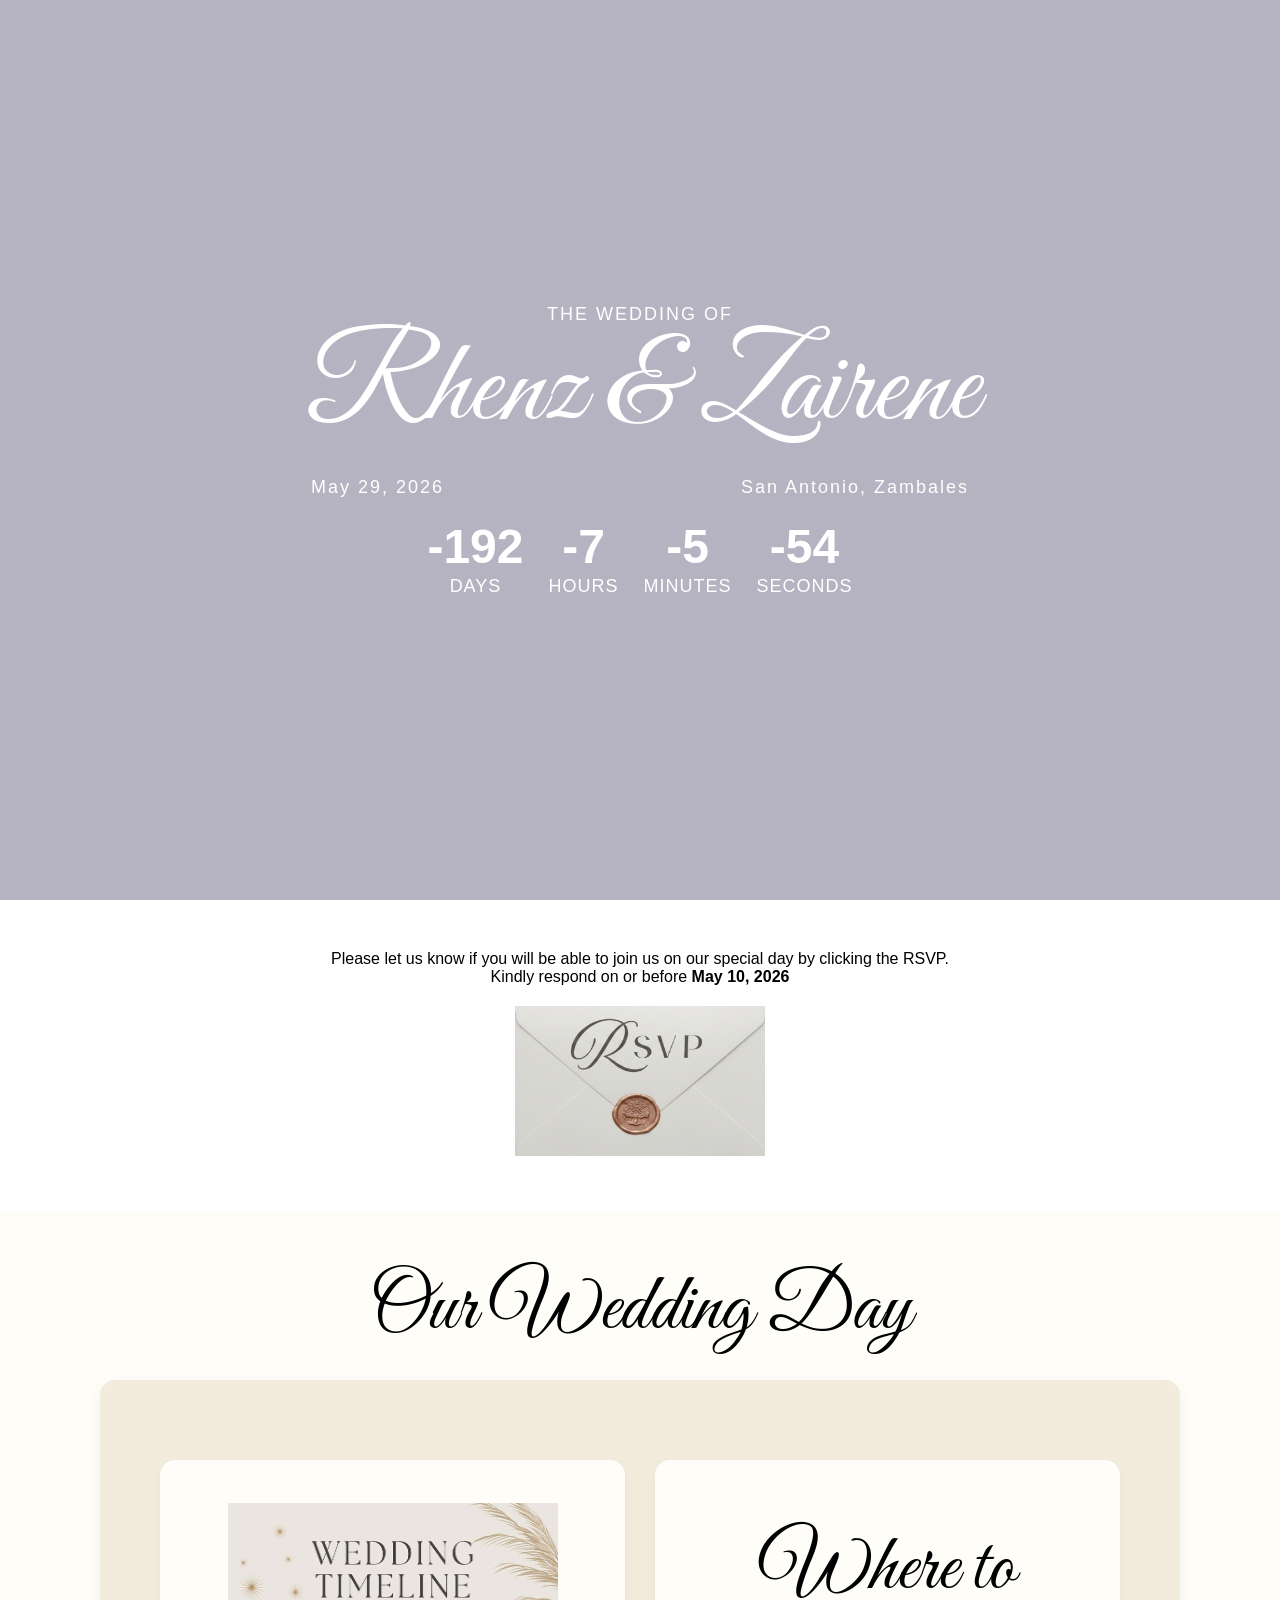
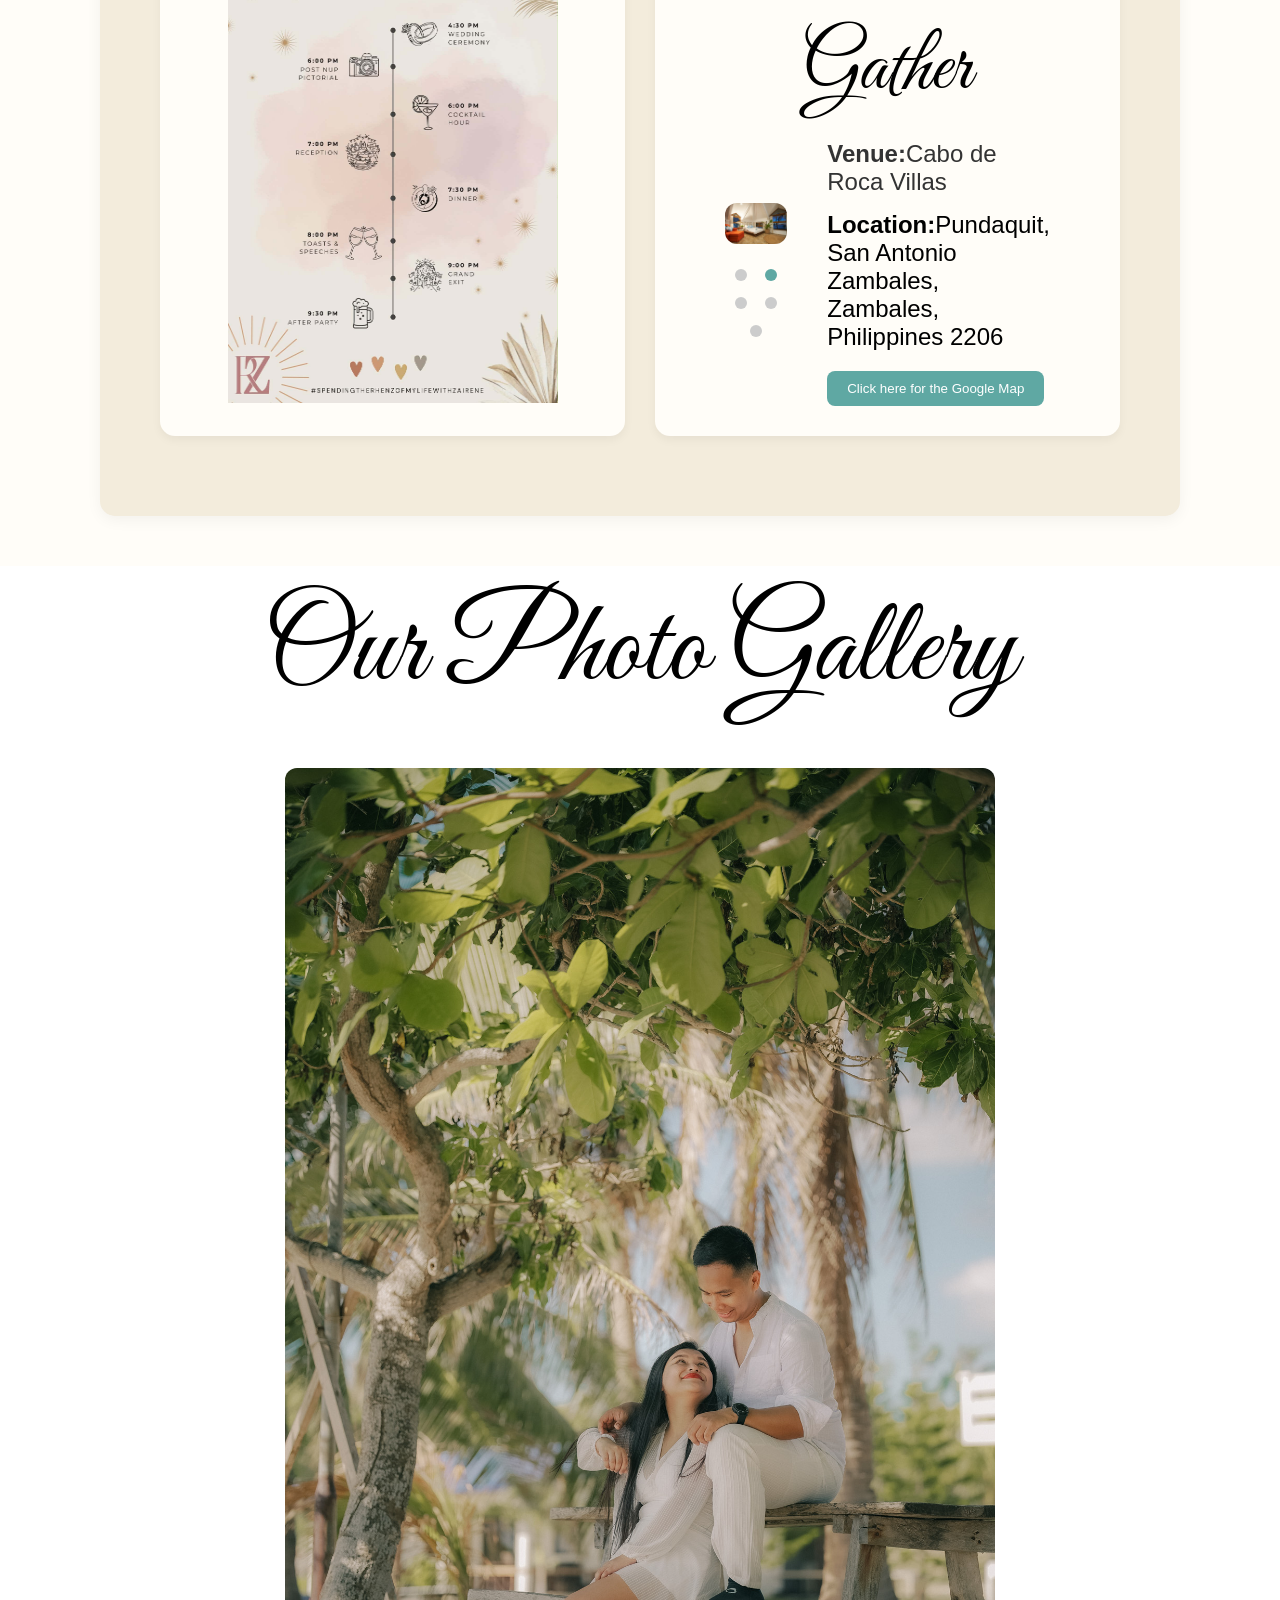
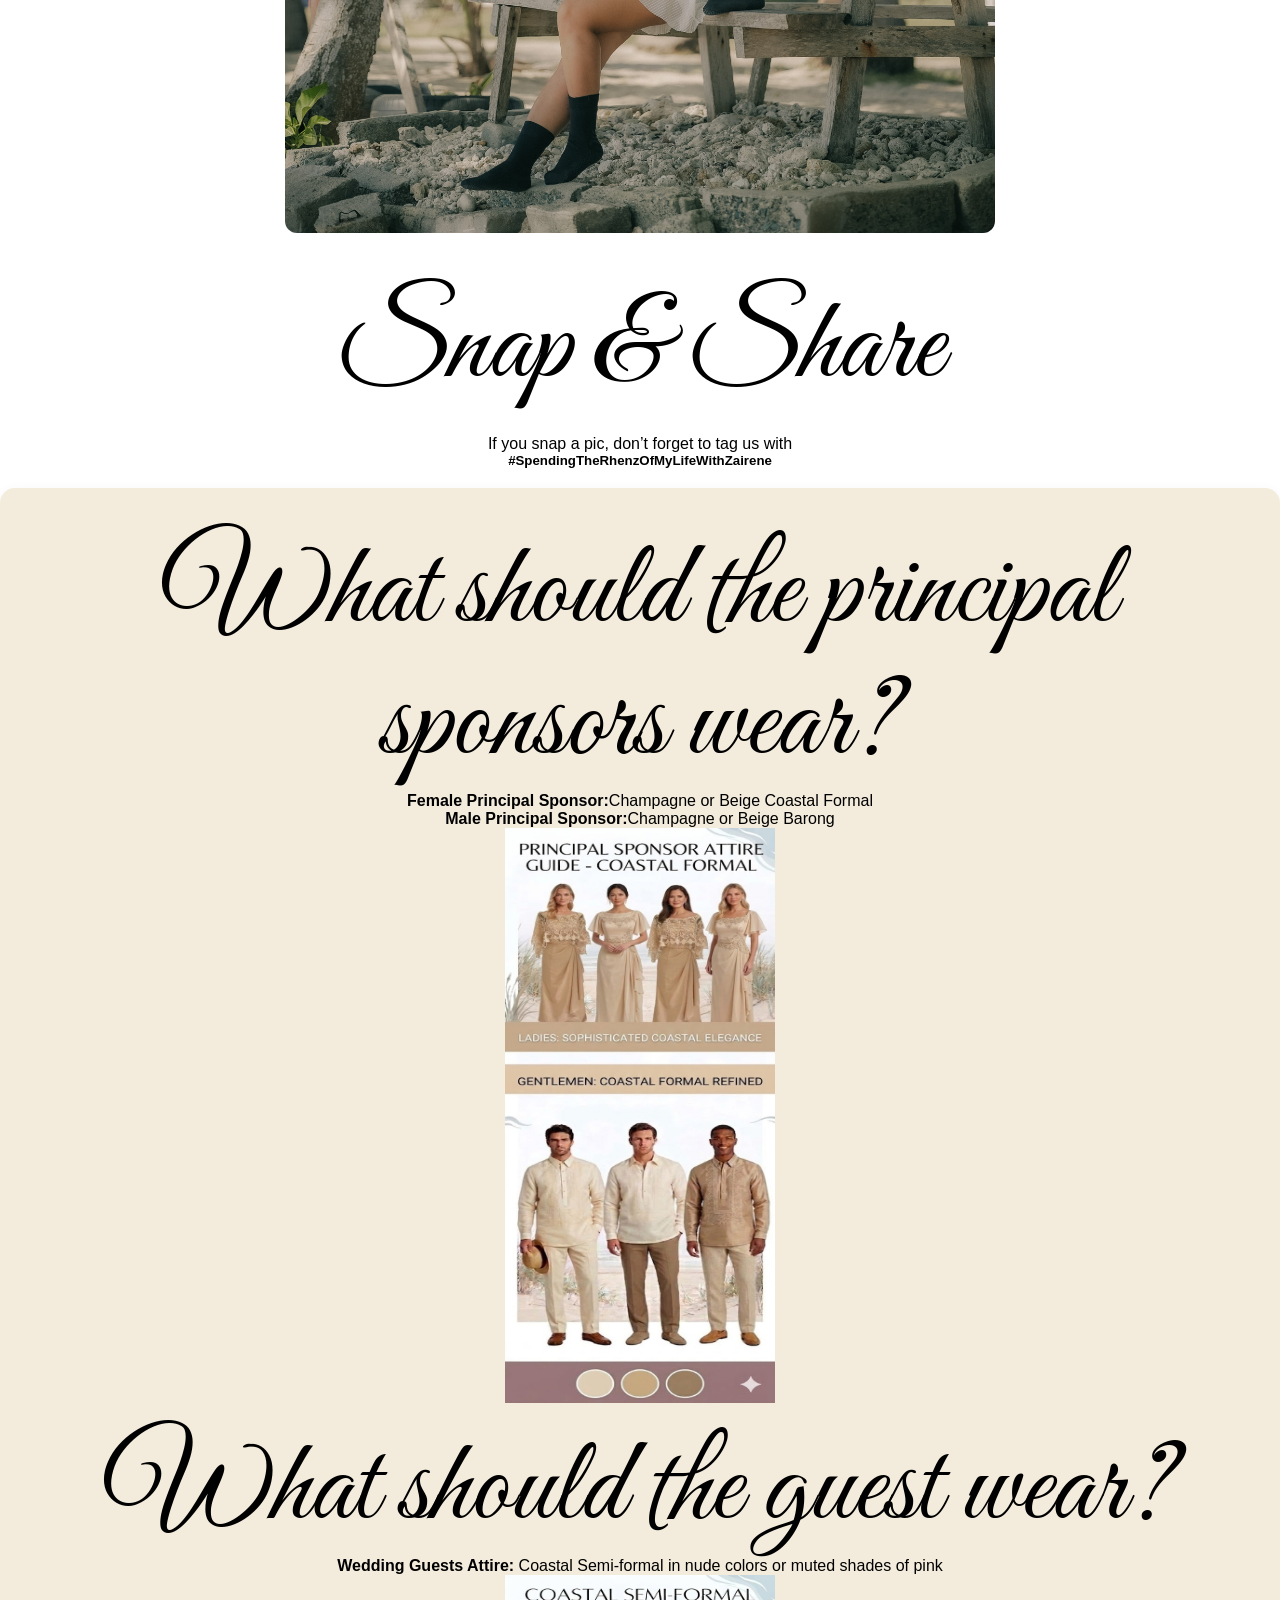
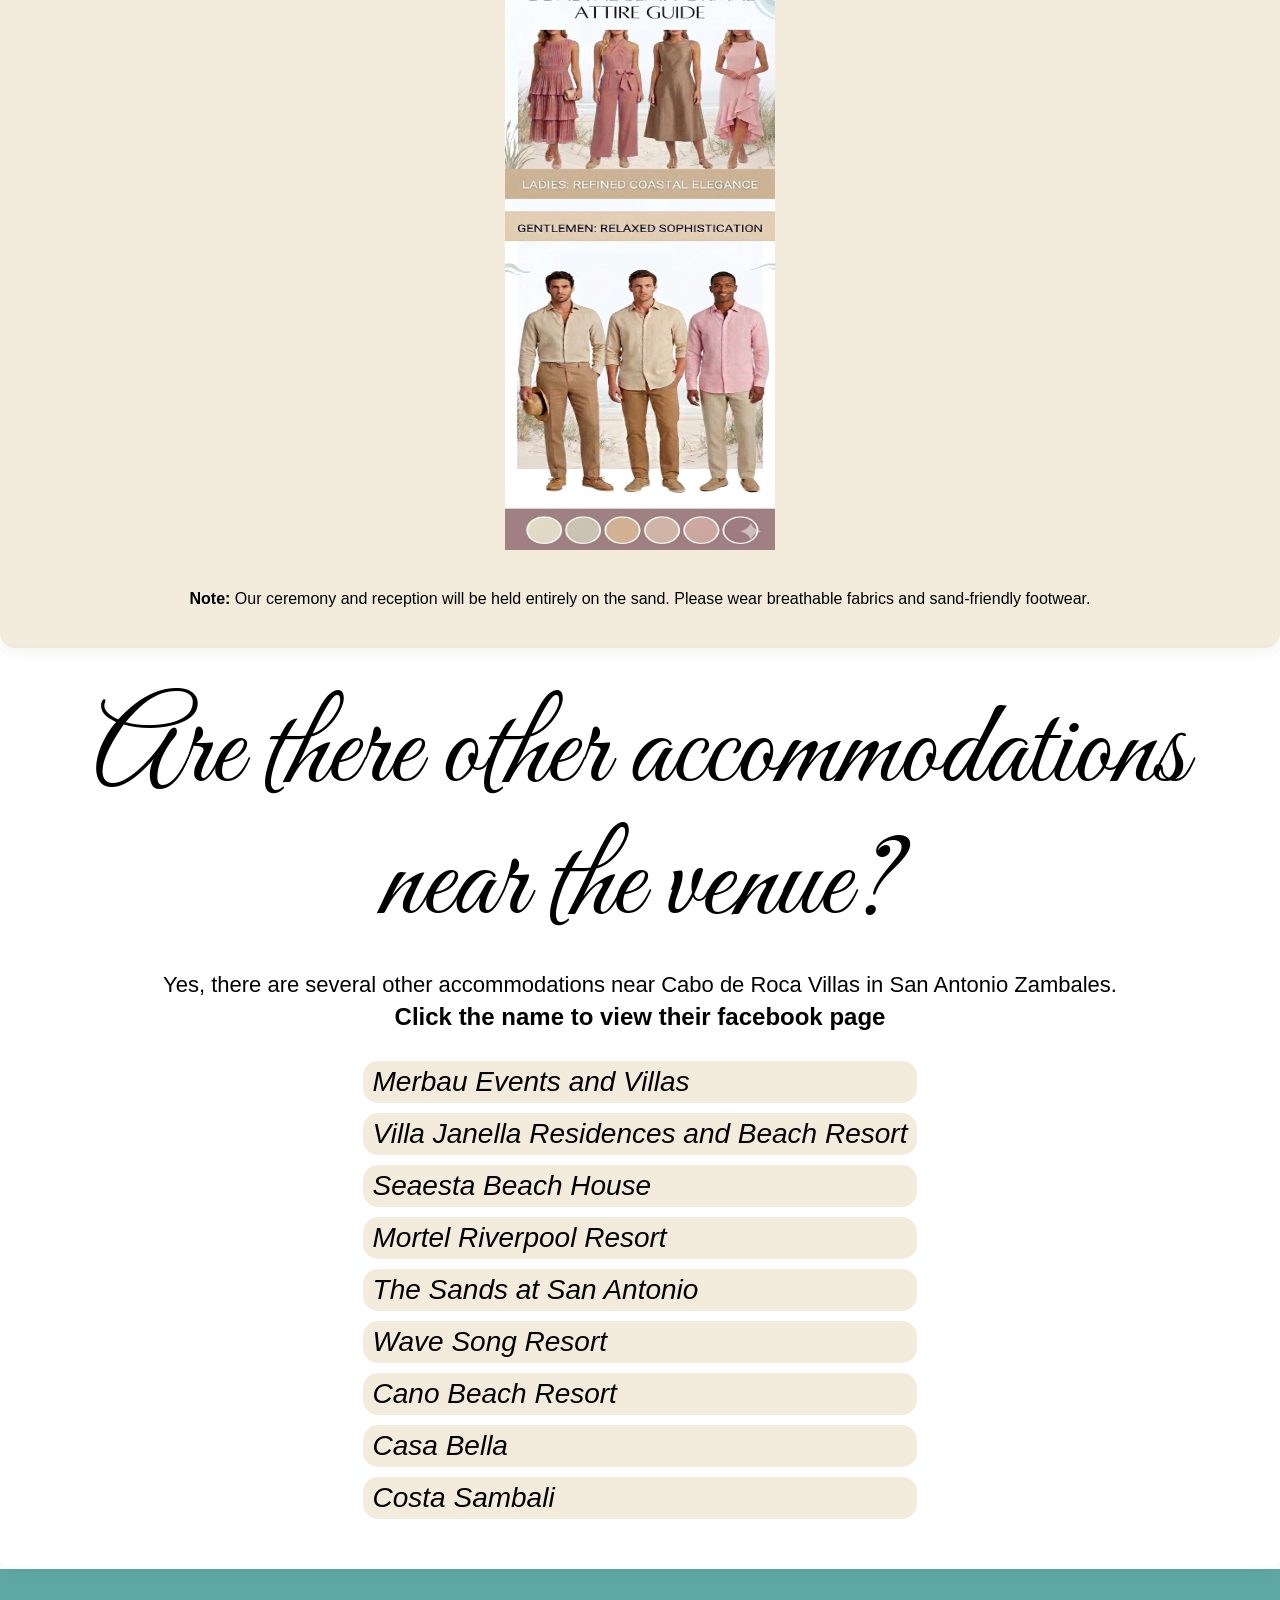
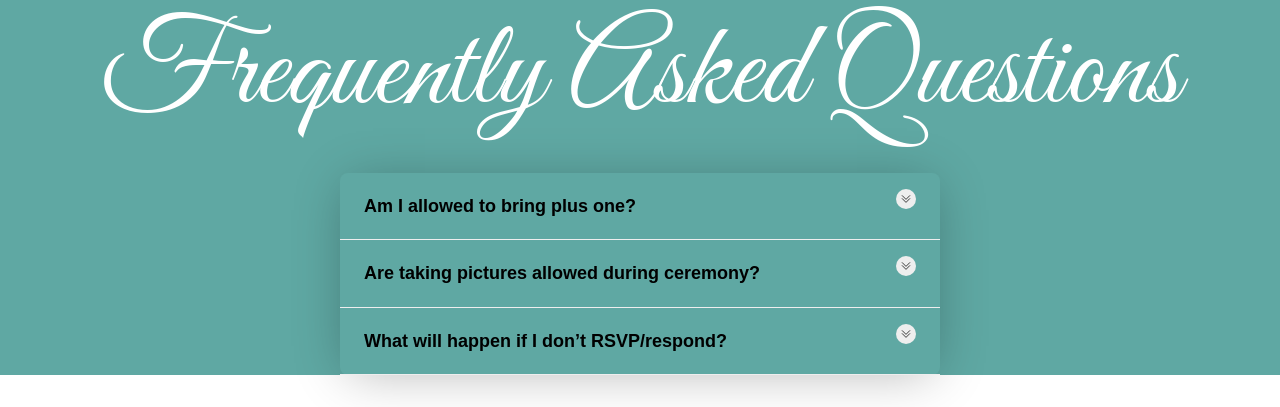
==== index.html @ 101c6664 "Updated Snap&Picture and Timeline Sections" ====
<!DOCTYPE html>
<html lang="en">
<head>
    <meta charset="UTF-8">
    <meta name="viewport" content="width=device-width, initial-scale=1.0">
    <meta property="og:title" content="Rhenz & Zairene Wedding" />
    <meta property="og:description" content="Join us in celebrating our love and commitment." />
    <meta property="og:image" content="https://wedding-website-one-tau.vercel.app/images/Thumbnail.jpg" />
    <meta property="og:image:width" content="960" />
    <meta property="og:image:height" content="960" />
    <meta property="og:url" content="https://wedding-website-one-tau.vercel.app/images/Thumbnail.jpg" />
    <meta property="og:site_name" content="Rhenz & Zairene Wedding" />
    <meta name="twitter:card" content="summary_large_image" />
    <meta property="og:type" content="website" />
    <meta property="fb:app_id" content="966242223397117" />
    <title>Rhenz & Zairene Wedding</title>
    <link rel="stylesheet" href="styles.css">
</head>
<body>
    <div class="hero">
            <video class="back-video"
             autoplay
             muted
             playsinline 
             loop
             preload="auto"
             class="back-video">
                <source src="videos/6672_Beach_Sea_1920x1080.mp4" type="video/mp4">
            </video>
        <div class="content">
            <p>THE WEDDING OF</p>
            <h1>Rhenz & Zairene</h1>
        <div class="content-footer">
          <div class="content-footer-left">
          <p>May 29, 2026</p>
          </div>

          <div class="content-footer-right">
          <p>San Antonio, Zambales</p>
          </div>

        </div>
        <div class="count-down-timer">
            <div class="time-unit">
                <div class="time-number" id="days">00</div>
                <div class="time-label">Days</div>
            </div>
            <div class="time-unit">
                <div class="time-number" id="hours">00</div>
                <div class="time-label">Hours</div>
            </div>
            <div class="time-unit">
                <div class="time-number" id="minutes">00</div>
                <div class="time-label">Minutes</div>
            </div>
            <div class="time-unit">
                <div class="time-number" id="seconds">00</div>
                <div class="time-label">Seconds</div>
            </div>
        </div>
        </div>
    </div>
    <div class="rsvp">
            <p>Please let us know if you will be able to join us on our special day by clicking the RSVP.</p>
            <p>Kindly respond on or before <strong>May 10, 2026</strong></p>
            <a href="https://docs.google.com/forms/d/e/1FAIpQLSccl8vKXkTt0ybk2cHJUHJx4KoPK8C1xJ3ASz58kTjg-Cm1sg/viewform" target="_blank"><img src="images/RSVP.png" alt="RSVP" class="rsvp-image"></a>
    </div>
  <div class="venue">
        <h1>Our Wedding Day</h1>
        <div class="venue-content-background">
        <div class="venue-content">
          <div class="venue-time">
            <!-- <div class="venue-time-title">
            <h1>Snap & Share</h1>
            <h5>If you snap a pic, don’t forget to tag us with </h5>
            <h5>#SpendingTheRhenzOfMyLifeWithZairene</h5>
            </div> -->
            <div class="venue-time-details">
            <!-- <p><strong>Date:</strong> May 29, 2026</p>
            <p>Ceremony starts at <strong>4:00PM</strong></p> -->
            <img src="/images/Time-line.jpg"></img>
          </div>
          </div>
          
          <div class="venue-address">
            <div class="venue-address-title">
              <h1>Where to Gather</h1>
            </div>
            <div class="venue-address-left">
            <div class="slideshow">
            <img class="mySlides" src="images/Venue/1.jpg">
            <img class="mySlides" src="images/Venue/2.jpg">
            <img class="mySlides" src="images/Venue/3.jpg">
            <img class="mySlides" src="images/Venue/4.jpg">
            <img class="mySlides" src="images/Venue/5.jpg">

          <div class="slideshow-dots">
          <span class="dot" onclick="currentDiv(1)"></span>
          <span class="dot" onclick="currentDiv(2)"></span>
          <span class="dot" onclick="currentDiv(3)"></span>
          <span class="dot" onclick="currentDiv(4)"></span>
          <span class="dot" onclick="currentDiv(5)"></span>          
          </div>
          </div>
            </div>
            <div class="venue-address-right">
            <p class="venue-address-right-name"><strong>Venue:</strong>Cabo de Roca Villas</p>
            <p class="venue-address-right-location"><strong>Location:</strong>Pundaquit, San Antonio Zambales, Zambales, Philippines 2206</p>
            <button onclick="window.open('https://www.google.com/maps/place/Cabo+de+Roca+Villas/@14.9246013,120.0601227,17z/data=!3m1!4b1!4m5!3m4!1s0x3395d10be295979d:0x343d32c658b7b76b!8m2!3d14.9246013!4d120.0623114')">Click here for the Google Map</button>
            </div>
          </div>   
</div>
</div>
</div>
<div class="gallery">
  <h1>Our Photo Gallery</h1>
  <div class="photoslideshow">
            <img class="photoSlides" src="images/DASOL TEASER/PAO04443.jpg">
            <img class="photoSlides" src="images/DASOL TEASER/PAO04478.jpg">
            <img class="photoSlides" src="images/DASOL TEASER/PAO04522.jpg">
            <img class="photoSlides" src="images/DASOL TEASER/PAO04631.jpg">
            <img class="photoSlides" src="images/DASOL TEASER/PAO04853.jpg">
            <img class="photoSlides" src="images/DASOL TEASER/PAO04976.jpg">
            <img class="photoSlides" src="images/DASOL TEASER/PAO05311.jpg">
            <img class="photoSlides" src="images/DASOL TEASER/PAO05350.jpg">
            <img class="photoSlides" src="images/DASOL TEASER/PAO05427.jpg">
            <img class="photoSlides" src="images/DASOL TEASER/PAO05543.jpg">
            <img class="photoSlides" src="images/DASOL TEASER/PAO05551.jpg">
            <img class="photoSlides" src="images/DASOL TEASER/PAO05568.jpg">
            <img class="photoSlides" src="images/DASOL TEASER/PAO05669.jpg">
            <img class="photoSlides" src="images/DASOL TEASER/PAO05680.jpg">
            <img class="photoSlides" src="images/DASOL TEASER/PAO05702.jpg">
            <img class="photoSlides" src="images/DASOL TEASER/UNDERWATER 1.jpg">
            <img class="photoSlides" src="images/DASOL TEASER/UNDERWATER 2.jpg">

          <div class="photoslideshow-dots" hidden>
          <span class="photoDot" onclick="currentDiv(1)"></span>
          <span class="photoDot" onclick="currentDiv(2)"></span>
          <span class="photoDot" onclick="currentDiv(3)"></span>
          <span class="photoDot" onclick="currentDiv(4)"></span>
          <span class="photoDot" onclick="currentDiv(5)"></span>
          <span class="photoDot" onclick="currentDiv(6)"></span>
          <span class="photoDot" onclick="currentDiv(7)"></span>
          <span class="photoDot" onclick="currentDiv(8)"></span>
          <span class="photoDot" onclick="currentDiv(9)"></span>
          <span class="photoDot" onclick="currentDiv(10)"></span>
          <span class="photoDot" onclick="currentDiv(11)"></span>
          <span class="photoDot" onclick="currentDiv(12)"></span>
          <span class="photoDot" onclick="currentDiv(13)"></span>
          <span class="photoDot" onclick="currentDiv(14)"></span>
          <span class="photoDot" onclick="currentDiv(15)"></span>
          <span class="photoDot" onclick="currentDiv(16)"></span>
          <span class="photoDot" onclick="currentDiv(17)"></span>
          </div>
          </div>
  </div>
        <div class="snap-pic">
            <h1>Snap & Share</h1>
            <p>If you snap a pic, don’t forget to tag us with</p>
            <h5>#SpendingTheRhenzOfMyLifeWithZairene</h5>
  </div>
            <div class="attire">
    <div class="attire-content-background">
      <div class="attire-content">
      <h1>What should the principal sponsors wear?</h1>
      <p><strong>Female Principal Sponsor:</strong>Champagne or Beige Coastal Formal</p>
      <p><strong>Male Principal Sponsor:</strong>Champagne or Beige Barong </p>
      <img src="images/Attires/WeddingAttire-NinongNinang.jpg" alt="Attire" class="attire-image" width="270px" height="575px">
      <br/>
      <br/>
      <h1>What should the guest wear?</h1>
      <p><strong>Wedding Guests Attire:</strong> Coastal Semi-formal in nude colors or muted shades of pink</p>
      <img src="images/Attires/WeddingAttire.jpg" alt="Attire" class="attire-image" width="270px" height="575px">
        <br/>
        <br/>
        <br/>
      <p><strong>Note:</strong> Our ceremony and reception will be held entirely on the sand. Please wear breathable fabrics and sand-friendly footwear. </p>
    </div>
    </div>
  </div>    
    <div class="accommodation">
    <h1>Are there other accommodations near the venue?</h1>
    <div class="accommodation-details">
    <p>Yes, there are several other accommodations near Cabo de Roca Villas in San Antonio Zambales.</p>
    <p style="font-weight: bold; font-size: 24px;"> Click the name to view their facebook page</p>
    </div>
    <div class="accommodation-list">
      <ol>
      <li><a href="https://www.facebook.com/profile.php?id=61555738719055" target="_blank">Merbau Events and Villas</a></li>
      <li><a href="https://www.facebook.com/villajanella" target="_blank">Villa Janella Residences and Beach Resort</a></li>
      <li><a href="https://www.facebook.com/Seaesta2023" target="_blank">Seaesta Beach House</a></li>
      <li><a href="https://www.facebook.com/mortelsriverpoolresort" target="_blank">Mortel Riverpool Resort</a></li>
      <li><a href="https://www.facebook.com/TheSandsAtSanAntonio" target="_blank">The Sands at San Antonio</a></li>
      <li><a href="https://www.facebook.com/wavesong2014" target="_blank">Wave Song Resort</a></li>
      <li><a href="https://www.facebook.com/profile.php?id=100063629633426" target="_blank">Cano Beach Resort</a></li>
      <li><a href="https://www.facebook.com/casabella.pundaquit" target="_blank">Casa Bella</a></li>
      <li><a href="https://www.facebook.com/costasambali" target="_blank">Costa Sambali</a></li>
      </ol>
    </div>
    </div>  
    
    <div class="faq">
      <div class="faq-header">
        <h1>Frequently Asked Questions</h1>
      </div>
        
        <div class="faq-container">
          </div>
<script src="main.js"></script>
</body>
</html>
---- styles.css ----
@import url('https://fonts.googleapis.com/css2?family=Cormorant+Garamond:wght@400;600;700&display=swap');
@import url('https://fonts.googleapis.com/css2?family=Great+Vibes&display=swap');

*{
    margin:0;
    padding:0;
    box-sizing: border-box;
    font-family: 'Poppins', sans-serif;
}

.snap-pic {
    margin: 20px;
    align-items: center;
    text-align: center;
}

.snap-pic h1{
    font-family: 'Great Vibes', cursive;
    font-size: clamp(48px, 12vw, 120px);
    font-weight: 100;
    line-height: 1.1;
    margin-bottom: 20px;
}

.photo-gallery {
    margin: 20px;
    align-items: center;
    text-align: center;
}

.photo-gallery h1{
    font-family: 'Great Vibes', cursive;
    font-size: clamp(48px, 12vw, 120px);
    font-weight: 100;
    line-height: 1.1;
    margin-bottom: 20px;
}

.photo-grid {
    display: grid;
    grid-template-columns: repeat(3, 1fr); 
    gap: 15px; /* Slightly more breathing room usually looks more "premium" */
    width: 100%;
    max-width: 900px; 
    margin: 0 auto;
}

.photo-grid img {
    height: 100%;
    width: 100%; 
    /* aspect-ratio ensures every image is the exact same shape regardless of the original file */
    aspect-ratio: 9 / 8; /* Use 1/1 for squares, or 3/4 for portraits */
    
    object-fit: cover; /* Keeps the zoom-in look without stretching the faces */
    display: block;
    border-radius: 8px; /* Optional: matches your venue box styling */
    
    /* Good call on these for the pixelation issue we discussed! */
    image-rendering: -webkit-optimize-contrast; 
    image-rendering: auto;
}

.hero{
    width: 100%;
    min-height: 100svh;
    min-height: 100vh;
    background-image: linear-gradient(rgba(12,3,51,0.3),rgba(12,3,51,0.3));
    position: relative;
    display: flex;
    justify-content: center;
    align-items: center;
    justify-content: center;
    overflow: hidden;
}

.hero h1{
    margin-left:5px;
}

.back-video{
    position: absolute;
    inset: 0;
    width: 100%;
    height: 100%;
    object-fit: cover;
    z-index: -1;
}

nav{
    width: 100%;
    position: absolute;
    top: 0;
    left: 0;
    padding: 20px 8;
    display: flex;
    align-items: center;
    justify-content: space-between;
}

.content {
    text-align: center;
    color: #fff;
}

.content h1{
    font-family: 'Great Vibes', cursive;
    font-size: clamp(48px, 12vw, 120px);
    font-weight: 100;
    line-height: 1.1;
}

.content p {
    font-size: clamp(14px, 4vw, 18px);
    letter-spacing: 2px;
}

.content h1:hover{
-webkit-text-stroke: 2px #fff;
color: transparent;
transition: 0.5s;
}

.content-footer{
    display: flex;
    justify-content: space-between;
    width: 100%;
    margin-top: 20px;
    margin-bottom: 20px;
}

.content-footer-left,
.content-footer-right {    
    margin: 0 10px;
}

.count-down-timer{
    display: flex;
    justify-content: center;
    align-items: center;
    width: 100%;
    margin-top: 25px;
    padding: 0 10px;         /* Side breathing room for 360px screens */
    box-sizing: border-box;
    gap: 25px;
}

.time-unit {
    display: flex;
    flex-direction: column;
    align-items: center;
    gap: 5px;
}

.time-number {
    font-size: clamp(28px, 8vw, 48px);
    color: #fff;
    font-weight: 600;
    line-height: 1;
}

.time-label {
    font-size: clamp(12px, 3vw, 18px);
    color: #fff;
    text-transform: uppercase;
    letter-spacing: 1px;
} 

.count-down-timer .countdown{
    display: inline-block;
    font-size: 28px;
    color: #fff;
    margin: 0 10px;
}

.venue-content{
    display: flex;
    justify-content: center;
    align-items: stretch; /* This makes both boxes the same height */
    gap: 30px;
    padding: 40px 20px;
    width: 100%;

}

/* Base style for both boxes */
.venue-time, .venue-address {
    flex: 1; /* Forces both to be equal width */
    background-color: #FFFDF8;
    border-radius: 15px;
    padding: 30px;
    display: flex;
    flex-direction: column;
    box-shadow: 0 4px 10px rgba(0,0,0,0.05);
}

/* Titles inside the boxes */
.venue-time h1, .venue-address h1 {
    font-size: 50px; /* Reduced from 80px to fit inside boxes */
    margin-bottom: 20px;
}

/* Adjust the internal address grid */
.venue-address {
    display: block; /* Change from grid to block for simpler stacking */
}

.venue-content-background{
    background-color: #F3ECDC;
    max-width: 100%;
    margin: 0 auto;
    padding: 40px;
    border-radius: 15px;
    box-shadow: 0 4px 15px rgba(0,0,0,0.05);
    position: relative;
    z-index: 1;
}

/* LEFT: text column */
.venue-time {
    display: grid;
    grid-template-columns: 1fr 1fr;
    align-items: center;
    border-radius: 15px;
    background-color: #FFFDF8;
    font-size: 24px;
}

.venue-time-title {
    grid-column: 1 / -1;
    text-align: center;
    margin-top: 30px;
}
/* This targets the container holding the Date and Time <p> tags */
.venue-time-details {
    display: flex;
    flex-direction: column;
    align-items: center;    /* Centers the <p> tags horizontally */
    justify-content: center; /* Adds vertical spacing if needed */
    width: 100%;
    margin-top: 10px;       /* Gives some breathing room from the title */
    grid-column: 1 / -1;    /* Make it span both grid columns */
}

/* Optional: Ensure the text lines themselves are centered */
.venue-time-details p {
    text-align: center;
    margin: 5px 0;          /* Adds a small gap between Date and Time */
}
/* RIGHT: image column */
.venue-address {
    display: grid;
    grid-template-columns: 1fr 1fr;
    align-items: center;
    border-radius: 15px;
    background-color: #FFFDF8;
    font-size: 24px;
}

.venue-address-title {
    grid-column: 1 / -1;
    text-align: center;
    margin-top: 30px;
}

.venue-address-left {
    display: flex;
    flex-direction: column;
    margin-left: 40px;
    border-radius: 15px;
    background-color: #FFFDF8;
}

.venue-address-right{
    margin: 0 40px;
    display:inline-block;
    text-align: left;
}

.venue-address-right button{
    margin-top: 20px;
    padding: 10px 20px;
    background-color: #5FA8A3;
    color: white;
    border: none;
    border-radius: 8px;
    cursor: pointer;
    transition: background-color 0.3s ease;

}

.venue-address-right-name{
        color: #333;
        margin-bottom: 15px;
    }


.venue{
    width: 100%;
    padding: 50px 100px;
    text-align: center;
    background-color: #FFFDF8;
}

.venue h1{
    width: 100%;
    font-family: 'Great Vibes', cursive;
    text-align: center;
    font-size: 80px;
    margin-bottom: 20px;
    font-weight: lighter;
    color: black
}
.rsvp{
    width: 100%;
    padding: 50px 100px;
    text-align: center;
    /* background-color: #F3ECDC; */
}

.rsvp h1{
    width: 100%;
    font-family: 'Great Vibes', cursive;
    text-align: center;
    font-size: 50px;
    margin-bottom: 20px;
    font-weight: lighter;
}

.rsvp img{
    width: 250px;
    height: 150px;
    margin-top: 20px;
}
.rsvp img:hover{
    transform: scale(1.1);
    transition: 0.3s;
    cursor: pointer;
}

.slideshow {
  max-width: 750px;
  margin: 30px auto;
  position: relative;
}

.mySlides {
  width: 100%;
  display: none;
  border-radius: 12px;
}

.slideshow-dots {
  text-align: center;
  margin-top: 15px;
}

.dot {
  height: 12px;
  width: 12px;
  margin: 0 6px;
  background-color: #ccc;
  border-radius: 50%;
  display: inline-block;
  cursor: pointer;
  transition: 0.3s;
}

.dot.active {
  background-color: #5FA8A3;
}


.photoslideshow {
  max-width: 750px;
  margin: 30px auto;
  position: relative;
  padding: 20px;
}

.photoslideshow img {
  width: 100%;
  height: auto;
  border-radius: 12px;
}

.photoSlides {
  width: 100%;
  display: none;
  border-radius: 12px;
}

.photoslideshow-dots {
  text-align: center;
  margin-top: 15px;
}

.photoDot {
  height: 12px;
  width: 12px;
  margin: 0 6px;
  background-color: #ccc;
  border-radius: 50%;
  display: inline-block;
  cursor: pointer;
  transition: 0.3s;
}

.photoDot.active {
  background-color: #5FA8A3;
}

/* .map{
  max-width: 900px;
  margin: 30px auto;
  position: relative;
}
.map-responsive {
    position: relative;
    width: 100%;
    padding-bottom: 56.25%;
    height: 0;
    overflow: hidden;
    border-radius: 12px;
}

.map-responsive iframe {
    position: absolute;
    top: 0;
    left: 0;
    width: 100%;
    height: 100%;
    border: 0;
} */
.gallery {
    margin:20px auto;
    width: 100%;
    text-align: center;
  }
.gallery h1{
    font-family: 'Great Vibes', cursive;
    font-size: clamp(48px, 12vw, 120px);
    font-weight: 100;
    line-height: 1.1;
    
}
.gallery h1:hover{
transform: scale(1.1);
-webkit-text-stroke: 2px black;
color: transparent;
opacity: 0.5;
}

.attire-content-background{
    text-align: center;
    background-color: #F3ECDC;
    max-width: 100%;
    margin: 0 auto;
    padding: 40px;
    border-radius: 15px;
    box-shadow: 0 4px 15px rgba(0,0,0,0.05);
    position: relative;
    z-index: 1;
  }
  .attire h1{
    font-family: 'Great Vibes', cursive;
    font-size: clamp(48px, 12vw, 120px);
    font-weight: 100;
    line-height: 1.1;
}


.accommodation{
    text-align: center;
    max-width: 100%;
    margin: 0 auto;
    padding: 40px;
    border-radius: 15px;
    box-shadow: 0 4px 15px rgba(0,0,0,0.05);
    position: relative;
    z-index: 1;
  }
  .accommodation h1{
    font-family: 'Great Vibes', cursive;
    font-size: clamp(48px, 12vw, 120px);
    font-weight: 100;
    line-height: 1.1;
}

.accommodation-details{
    display: flex;
    flex-direction: column;
    justify-content: center;
    align-items: center;
    gap: 5px;
    margin: 20px;
    font-size: 22px;
}

.accommodation-list ol{
    text-align: left;     /* aligns numbers and text to the left */
    display: inline-block; /* keeps the list centered */
}

.accommodation-list li{
    margin: 10px 0;
    background-color: #F3ECDC;
    /* background-color: #E8E4C9; */
    padding: 5px 10px; /* add some spacing inside the item */
    border-radius: 15px; /* optional rounded corners */
    list-style-type: none;
}

.accommodation-list a{
    text-decoration: none;
    color: black;
    font-size: 28px;
    font-style: italic;
}
.faq{
    text-align: center;
    background-color: #5FA8A3;
    color: white;
    padding-top: 20px; /* add spacing here instead */
}

.faq-header h1{
    margin-top: 20px;
    font-family: 'Great Vibes', cursive;
    font-size: clamp(32px, 12vw, 120px);
    font-weight: 100;
    line-height: 1.1;
}

.faq-container{
    max-width: 600px;
    border-radius: 8px;
    box-shadow: 0 4px 50px -8px rgb(0,0,0,0.3);
    margin: 32px auto;
    font-family: 'Great Vibes', cursive;
    line-height: 1.9;
    color: black;    
}

.faq-container .question-container{
    border-bottom: 1px solid #eee;
}

.faq-container .question{
    display: flex;
    justify-content: space-between;
    gap: 32px;
    font-size: 18px;
    font-weight: bold;
    padding: 16px 24px;
    cursor: pointer;
}

.faq-container .question .question-icon{
    width: 20px;
    height: 20px;
    background-color: #eee;
    padding: 4px;
    border-radius: 50%;
    display: flex;
    transition: all 300ms ease;
}

.faq-container .question-container.expanded .question-icon{
    background: #2a9d8f;
    color: white;
    transform: rotate(180deg);
}

.faq-container .answer {
    /* display: flex;
    align-items: flex-start;
    gap: 8px;
    margin: 8px 0; */
    margin: 8px 0;
    line-height: 1.7;
}

.faq-container .answer strong {
    white-space: normal;
}

.faq-container .answer {
    display: flex;
    align-items: flex-start;
    gap: 10px;
    margin: 8px 0;
    line-height: 1.7;
}

.faq-container .answer-icon {
    width: 20px;
    flex-shrink: 0;
    margin-top: 3px; /* slight alignment tweak */
}

/* .faq-container .answer-icon {
    display: inline-block;
    margin-right: 8px;
    vertical-align: middle;
} */

.faq-container .answer .answer-icon{
    width: 20px;
    flex-shrink: 0;
    color: blue;
    display: flex;
    margin-top: 5px;
}

.faq-container .answer-container{
    padding: 0px 32px;
    background: #edf2f4;
    max-height: 0;
    overflow: hidden;
    transition: all 300ms ease;
}

.faq-container .question-container.expanded .answer-container{
    max-height: 500px;;
    padding: 8px 32px;
}

@media (min-aspect-ratio: 16/9) {
    .back-video video{
        width: 100%;
        height: auto;
    }

}
@media (max-aspect-ratio: 16/9) {
    .back-video video{
        width: auto;
        height: 100%;
    }
}

/* --- Optimized Mobile Layout --- */
@media (max-width: 992px) {
    /* Reduce the massive 100px padding you have on the .venue class */
    .venue {
        padding: 40px 15px;
    }

    /* Shrink the container padding so the slideshow can breathe */
    .venue-content-background {
        padding: 20px 10px;
    }

    .venue-content {
        flex-direction: column;
        padding: 0; /* Remove extra padding */
        gap: 20px;
    }

    /* Stack the When and Where sections */
    .venue-address {
        grid-template-columns: 1fr; 
        padding: 15px;
    }

    /* Fix the slideshow width */
    .venue-address-left {
        margin-left: 0; /* Remove that 40px left margin */
        width: 100%;
    }

    .slideshow {
        max-width: 100%;
        margin: 10px 0;
    }

    .mySlides {
        width: 100%;
        height: auto; /* Keeps aspect ratio */
        object-fit: cover;
    }

    /* Align text to center for better mobile aesthetics */
    .venue-address-right {
        margin: 20px 0;
        text-align: center;
        width: 100%;
    }
}
@media (max-width: 768px) {

    .venue,
    .rsvp {
        padding: 40px 20px;
    }

    .venue h1 {
        font-size: clamp(40px, 10vw, 70px);
    }

    .rsvp h1 {
        font-size: clamp(36px, 9vw, 60px);
    }
}

@media (max-width: 600px) {
    .count-down-timer {
        gap: 12px;
        margin: 0 20px;
    }

    .time-number {
        font-size: clamp(24px, 6vw, 36px);
    }

    .time-label {
        font-size: clamp(10px, 2.5vw, 14px);
    }
}

@media (max-width: 600px) {
    .count-down-timer {
        padding: 0 15px;    /* Slightly tighter padding for very small screens */
        gap: 20px;           /* Small gap between the boxes */
    }

    .count-down-timer .time {
        font-size: 13px;    /* Adjust this to fit your preference */
        margin: 5px 0;      /* Remove side margins as gap handles it now */
        line-height: 1.2;
    }
}

.count-down-timer .time {
    flex: 1;                 /* Each box grows/shrinks equally */
    display: flex;
    flex-direction: column;  /* Stack Number on top of Label */
    align-items: center;
    color: #fff;
    background: rgba(255, 255, 255, 0.1); /* Optional: slight glass effect */
    padding: 10px 0;
    border-radius: 8px;
    
    /* Number Size: Scales between 24px and 40px based on screen width */
    font-size: clamp(24px, 6vw, 40px); 
    font-weight: 600;
    line-height: 1;
}

.count-down-timer .time span {
    display: block;
    /* Label Size: Scales between 9px and 12px */
    font-size: clamp(9px, 2.5vw, 12px);
    text-transform: uppercase;
    letter-spacing: 1px;
    margin-top: 4px;
    opacity: 0.9;
    font-weight: 400;
}

@media (max-width: 375px) {
    .hero h1{
    margin-top: 10px;
    }

    .count-down-timer {
        
        gap: 25px; /* Tighten gap so nothing overflows */
    }
    .count-down-timer .time {
        padding: 8px 0;
    }
}

/* For Mid to Large Phones (390px - 414px) */
@media (min-width: 390px) and (max-width: 430px) {
    .hero h1{
    margin-left:10px;
    margin-top: 10px;
}
    .count-down-timer {
        padding: 0 15px;
        gap: 12px;
        transform: translateX(-6px); /* tweak value if needed */
    }
}

@media (max-width: 600px) {
    .count-down-timer {
        transform: translateX(-6px); /* tweak value if needed */
    }
}

/* Style the Image Used to Trigger the Modal */
#myImg {
  border-radius: 5px;
  cursor: pointer;
  transition: 0.3s;
}

#myImg:hover {opacity: 0.7;}

/* 100% Image Width on Smaller Screens */
@media only screen and (max-width: 700px){
  slideshow-content {
    width: 100%;
  }

.gallery {
    margin: 20px auto;
    width: 100%;
    text-align: center;
}

.gallery h1{
    font-family: 'Great Vibes', cursive;
    font-size: clamp(48px, 12vw, 120px);
    font-weight: 100;
    line-height: 1.1;
}

.gallery h1:hover{
-webkit-text-stroke: 2px black;
color: transparent;
opacity: 0.5;
transition: 0.5s;
transform: scale(1.1);
}

.gallery a {
    text-decoration: none; /* Removes the underline */
    color: inherit;        /* Makes it match the black/dark color of your other text */
}

/* Ensures it stays the same even after it is clicked (visited) */
.gallery a:visited {
    color: inherit;
}

/* Optional: If you want a subtle change when hovering */
.gallery a:hover {
    opacity: 0.7;
    transition: 0.3s;
    transform: scale(1.1);
}

.attire-content-background{
    text-align: center;
    background-color: #F3ECDC;
    max-width: 100%;
    margin: 0 auto;
    padding: 40px;
    border-radius: 15px;
    box-shadow: 0 4px 15px rgba(0,0,0,0.05);
    position: relative;
    z-index: 1;
  }
  .attire h1{
    font-family: 'Great Vibes', cursive;
    font-size: clamp(48px, 12vw, 120px);
    font-weight: 100;
    line-height: 1.1;
}


.accommodation{
    text-align: center;
    max-width: 100%;
    margin: 0 auto;
    padding: 40px;
    border-radius: 15px;
    box-shadow: 0 4px 15px rgba(0,0,0,0.05);
    position: relative;
    z-index: 1;
  }
  .accommodation h1{
    font-family: 'Great Vibes', cursive;
    font-size: clamp(48px, 12vw, 120px);
    font-weight: 100;
    line-height: 1.1;
}

.accommodation-details{
    display: flex;
    flex-direction: column;
    justify-content: center;
    align-items: center;
    gap: 5px;
    margin: 20px;
    font-size: 22px;
}

.accommodation-list{
 display: flex;
 flex-direction: column;
 justify-content: space-evenly;
 align-items: center;
 gap: 25px;
}

.accommodation-list ol{
    text-align: left;     /* aligns numbers and text to the left */
    display: inline-block; /* keeps the list centered */
}

.accommodation-list li{
    margin: 10px 0;
    background-color: #F3ECDC;
    /* background-color: #E8E4C9; */
    padding: 5px 10px; /* add some spacing inside the item */
    border-radius: 15px; /* optional rounded corners */
    list-style-type: none;
}

.accommodation-list a{
    text-decoration: none;
    color: black;
    font-size: 28px;
    font-style: italic;
}

.faq{
    text-align: center;
    color: white;
    padding: 20px 20px; 
}
.faq-header{
    margin-top: 20px;
    font-family: 'Great Vibes', cursive;
    font-size: clamp(48px, 12vw, 120px);
    font-weight: 100;
    line-height: 1.1;
}
.photoslideshow {
  max-width: 750px;
  margin: 30px auto;
  position: relative;
}

.photoSlides {
  width: 100%;
  display: none;
  border-radius: 12px;
}

.photoslideshow img {
  max-height: 500px;
  width: 100%;
  height: 250px;
  border-radius: 12px;
  object-fit: cover;
}

.photoslideshow-dots {
  text-align: center;
  margin-top: 15px;
}

.photoDot {
  height: 12px;
  width: 12px;
  margin: 0 6px;
  background-color: #ccc;
  border-radius: 50%;
  display: inline-block;
  cursor: pointer;
  transition: 0.3s;
}

.photoDot.active {
  background-color: #5FA8A3;
}
}

.venue-time-details img {
  max-height: 500px;
  width: 100%;
  width: 330px;
  height: 575px;
}

.snap-pic{
    
}
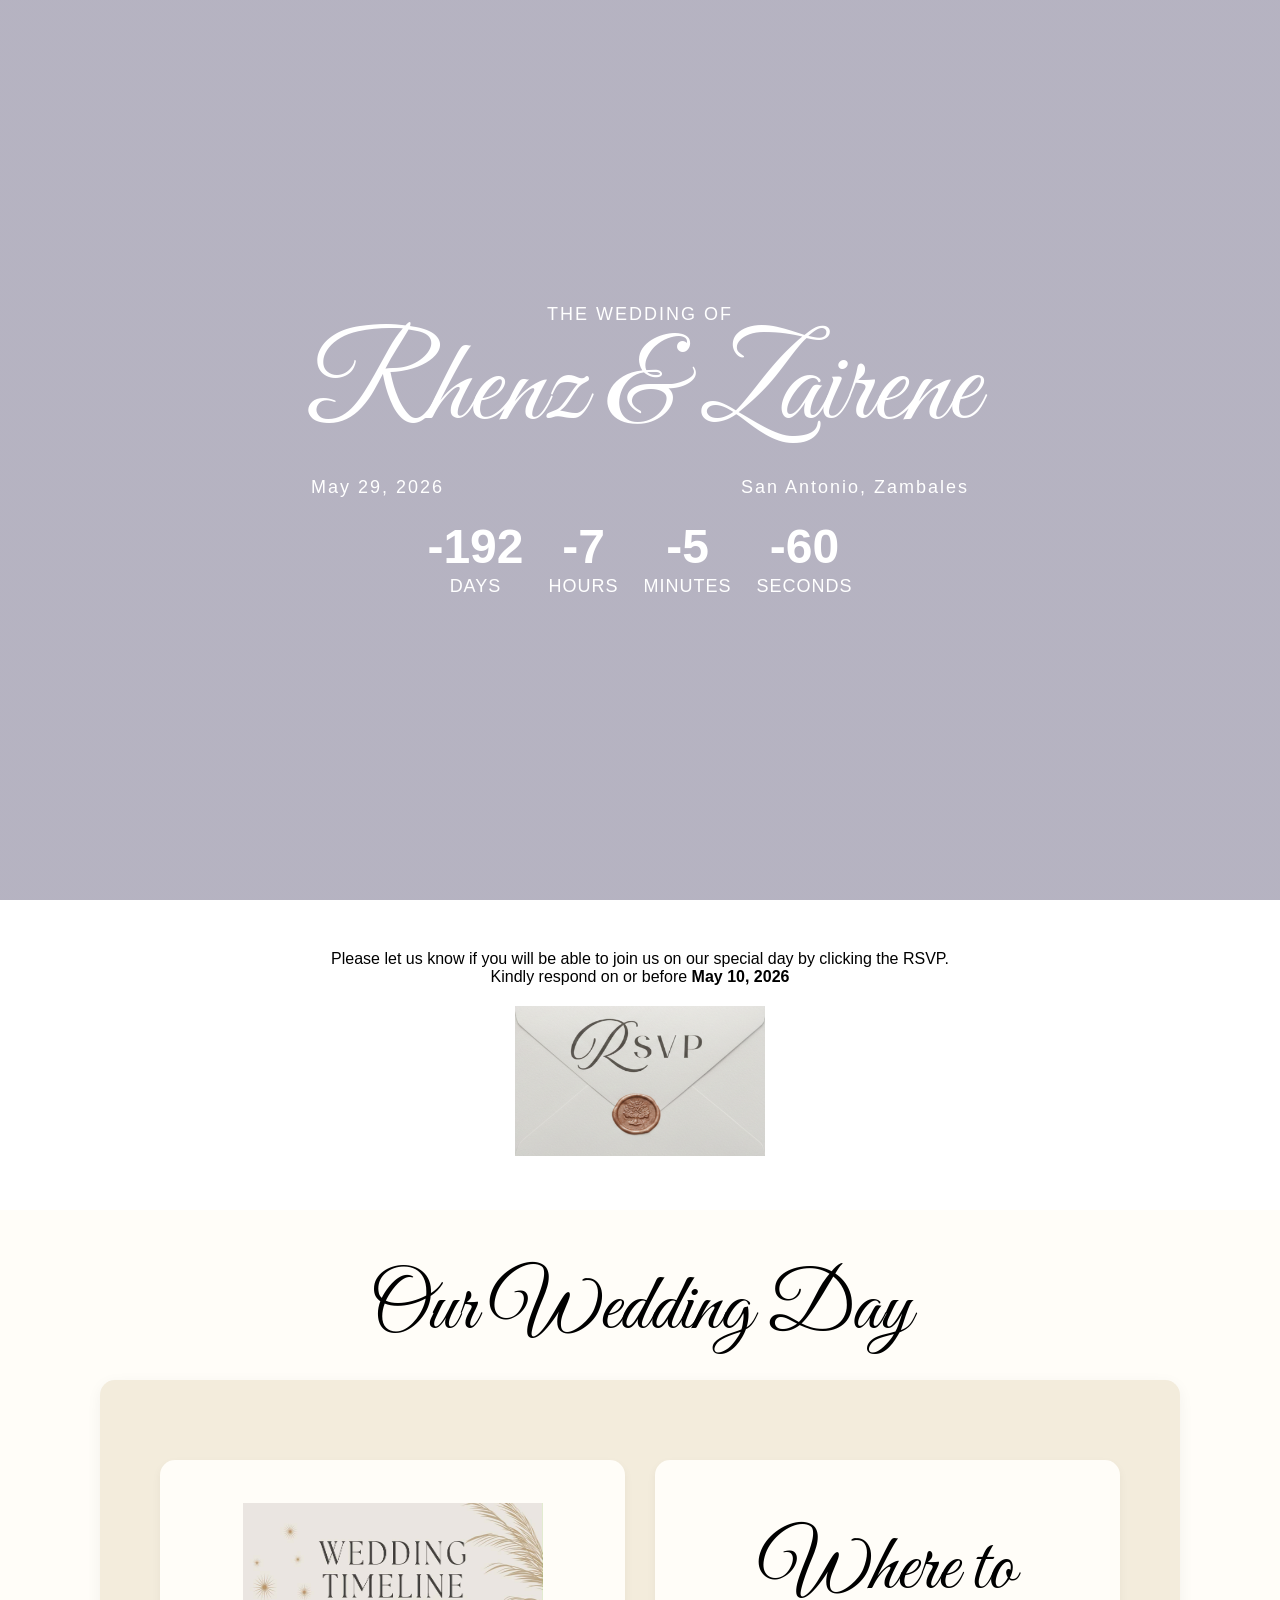
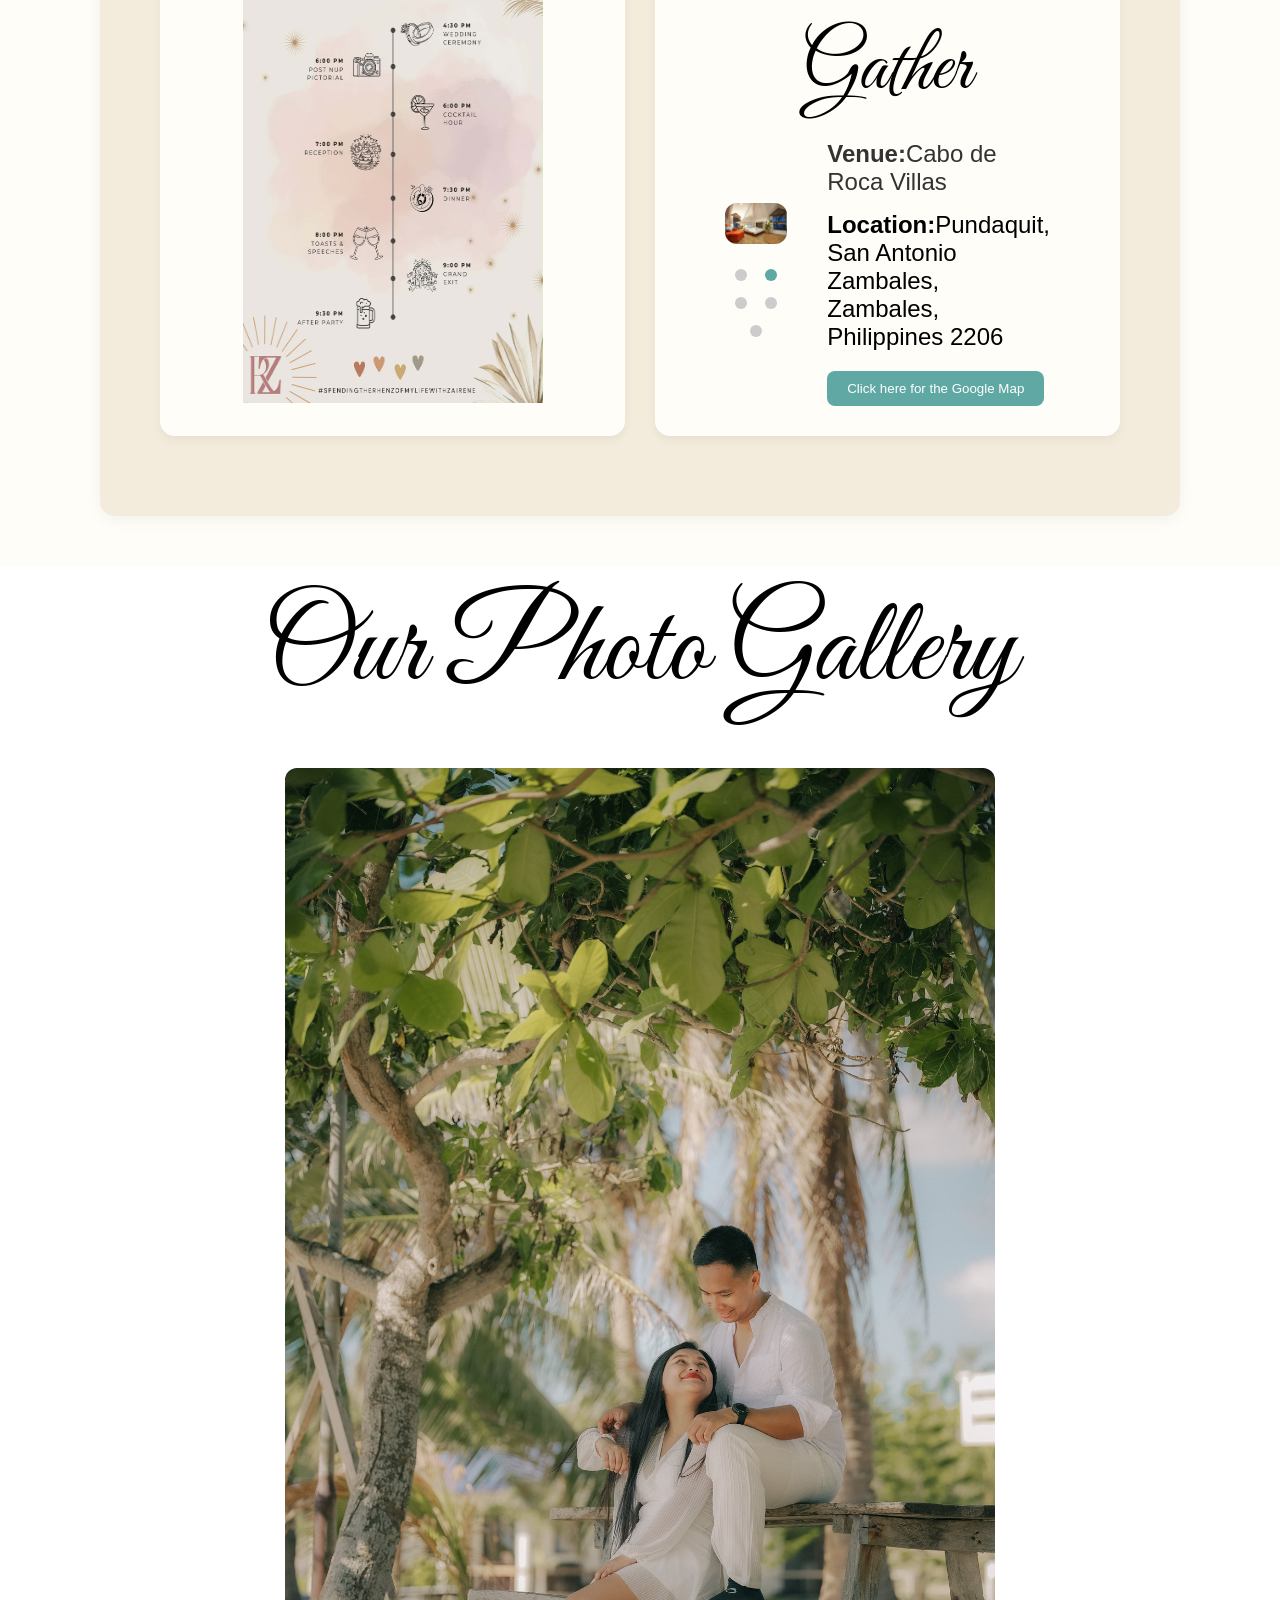
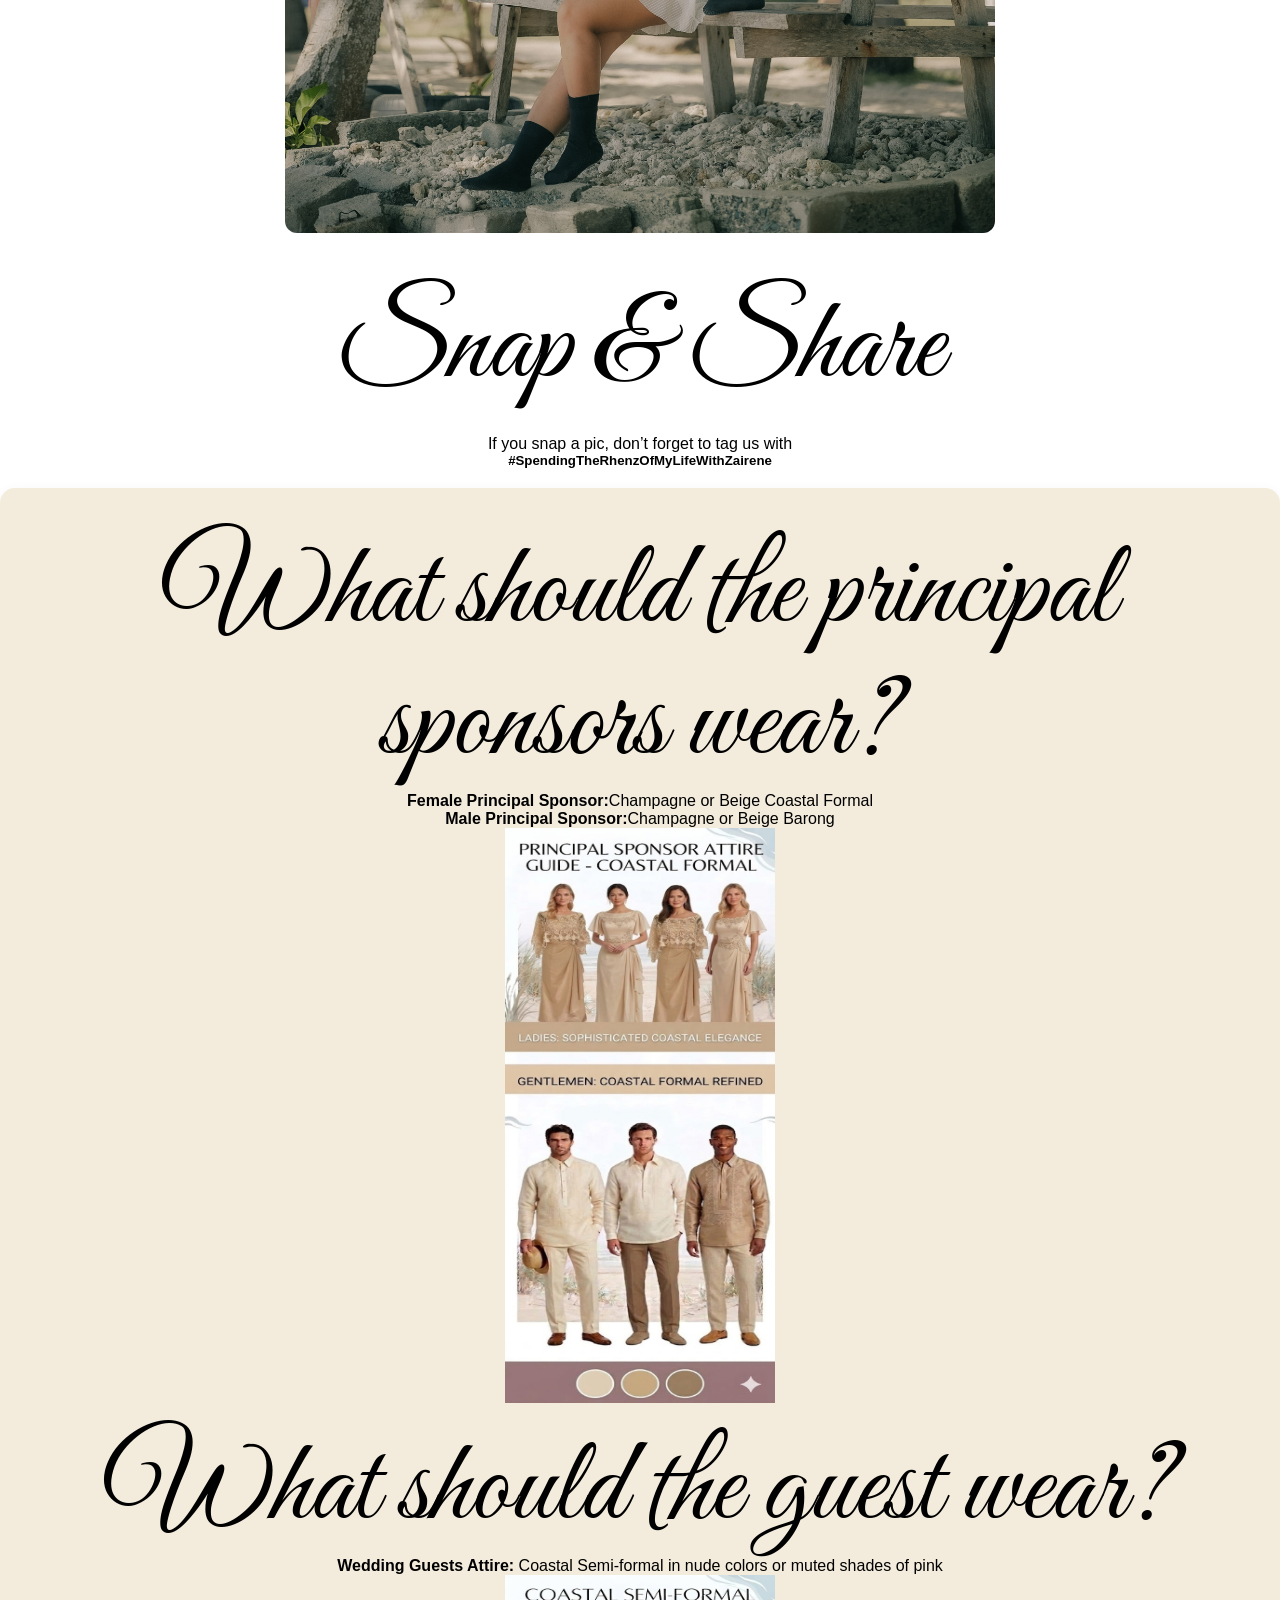
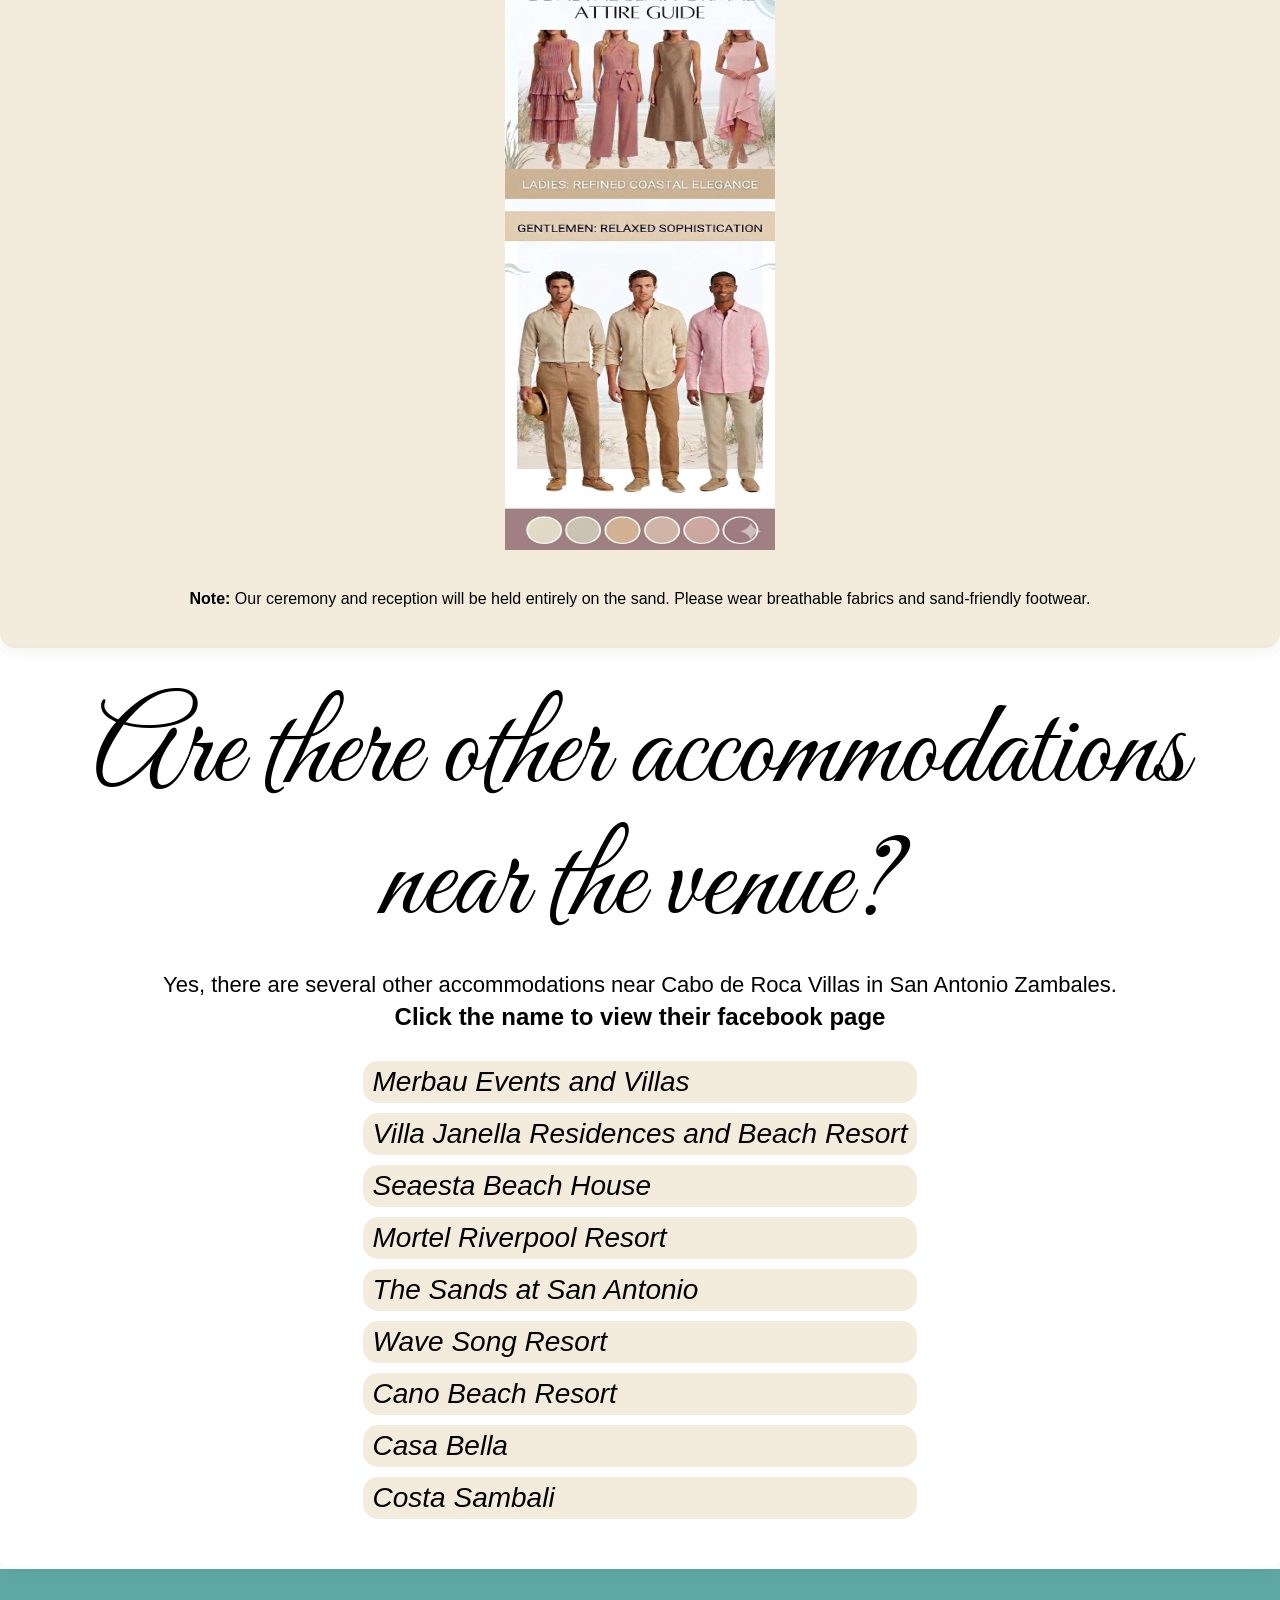
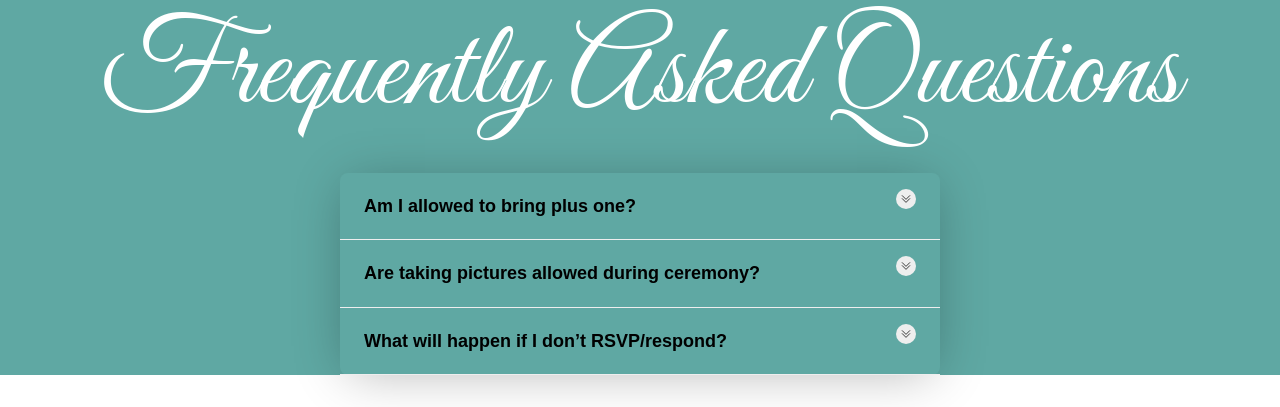
==== commit 693da1c5: "Updated Time-line width" ====
--- a/index.html
+++ b/index.html
@@ -206,6 +206,9 @@
         
         <div class="faq-container">
           </div>
+
+<div>
+</div>
 <script src="main.js"></script>
 </body>
 </html>
--- a/styles.css
+++ b/styles.css
@@ -975,7 +975,7 @@
 .venue-time-details img {
   max-height: 500px;
   width: 100%;
-  width: 330px;
+  width: 300px;
   height: 575px;
 }
 
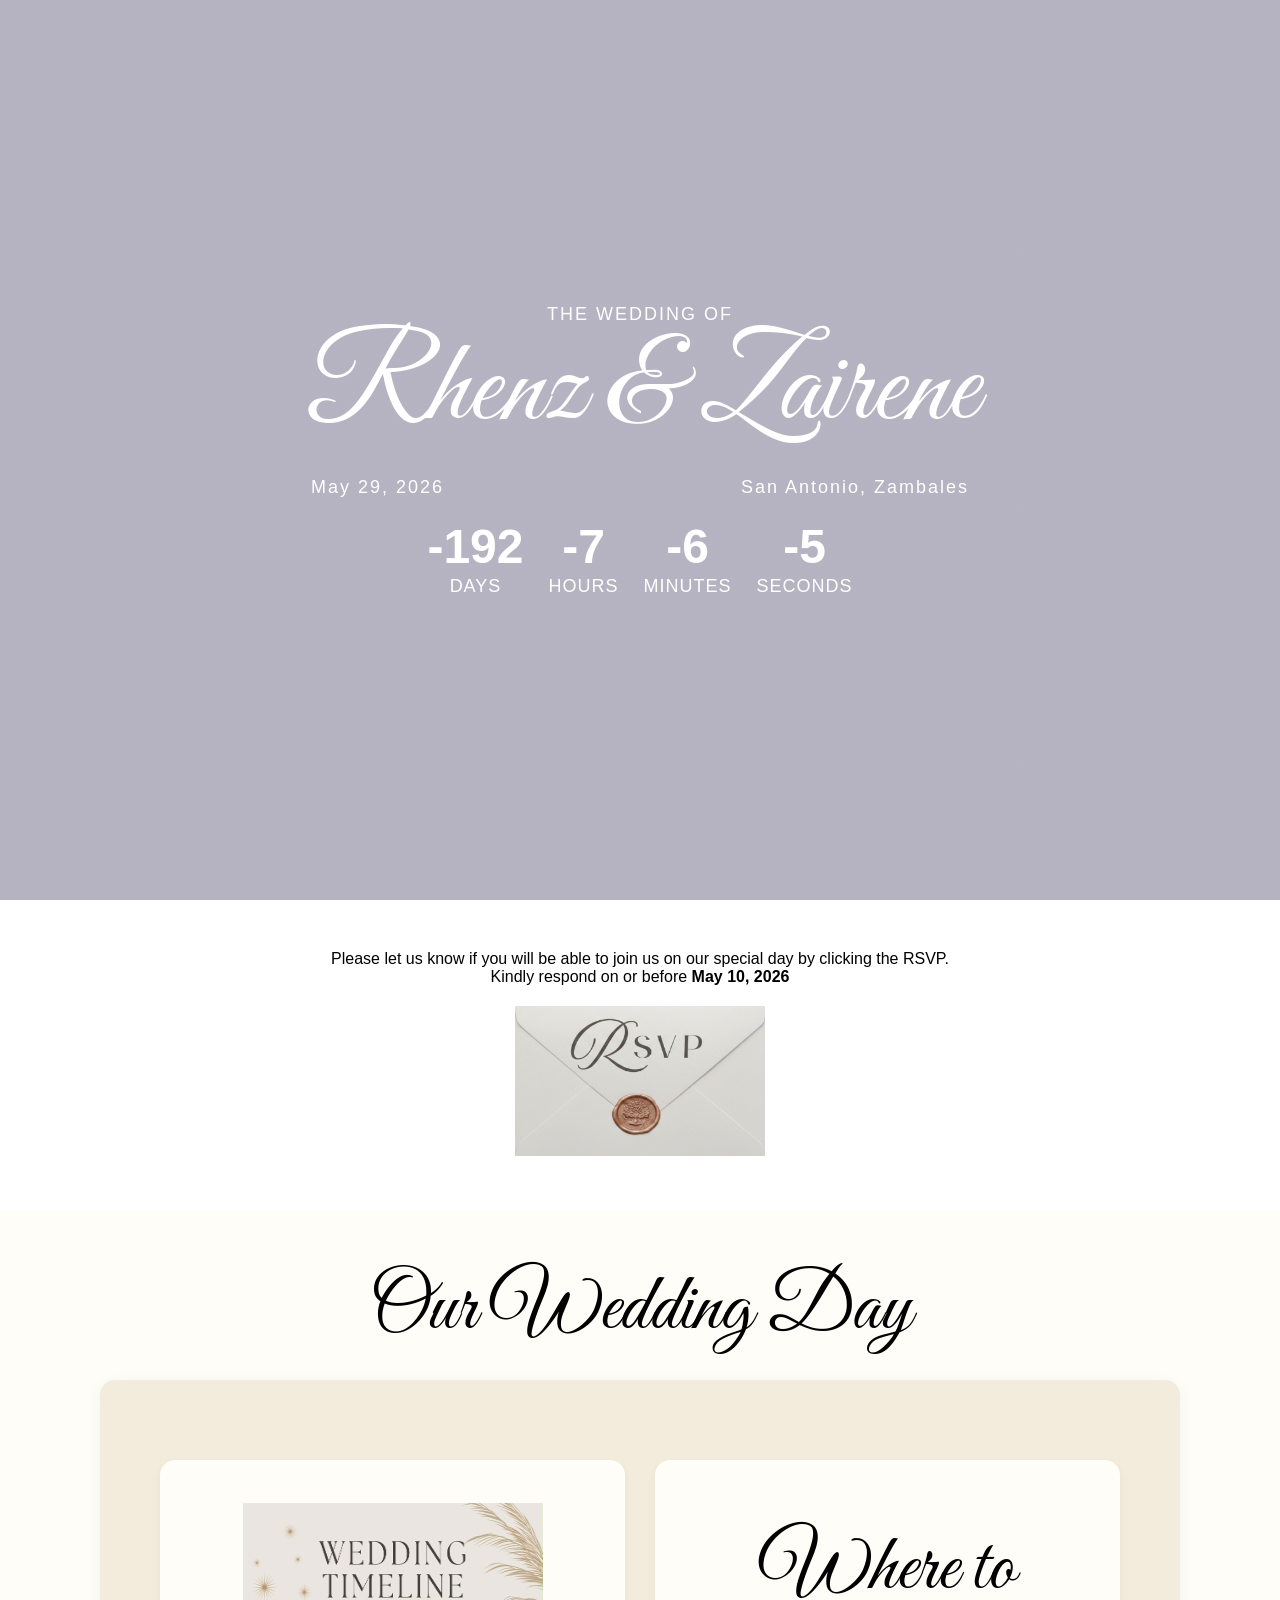
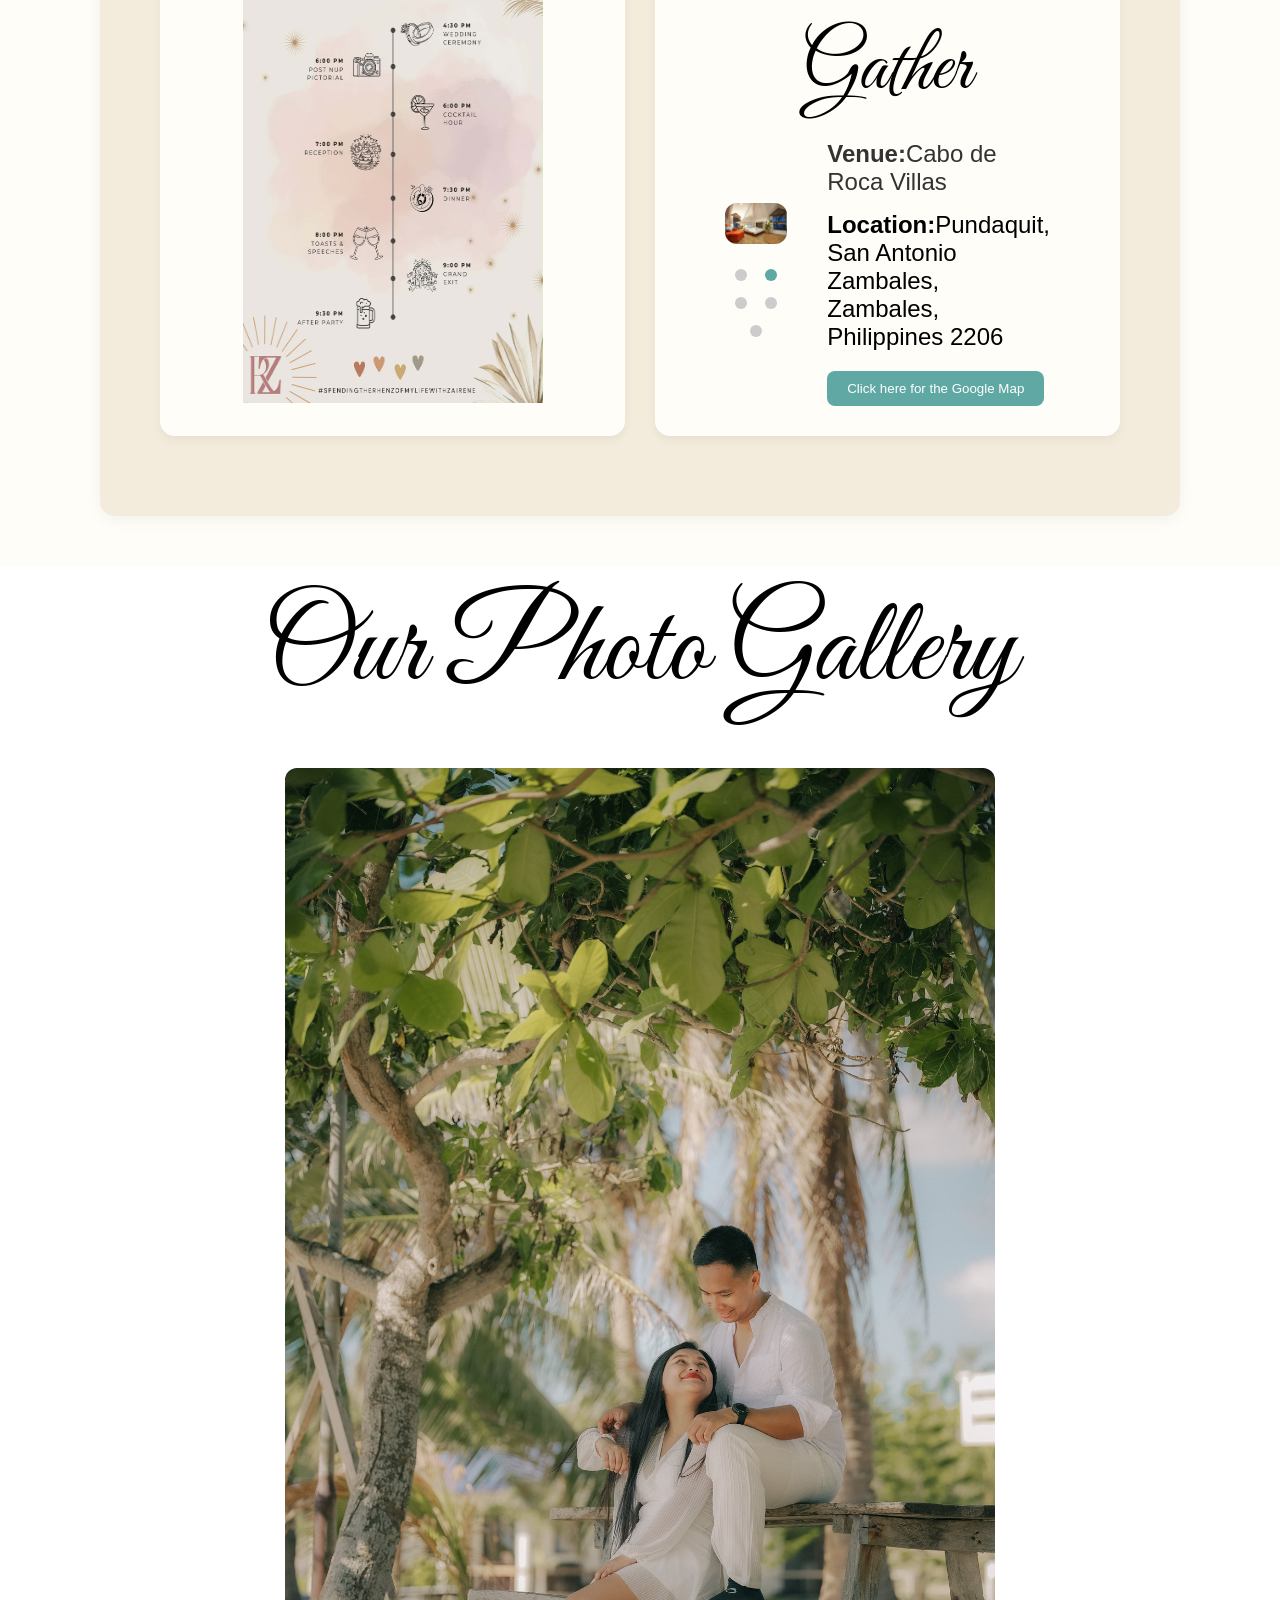
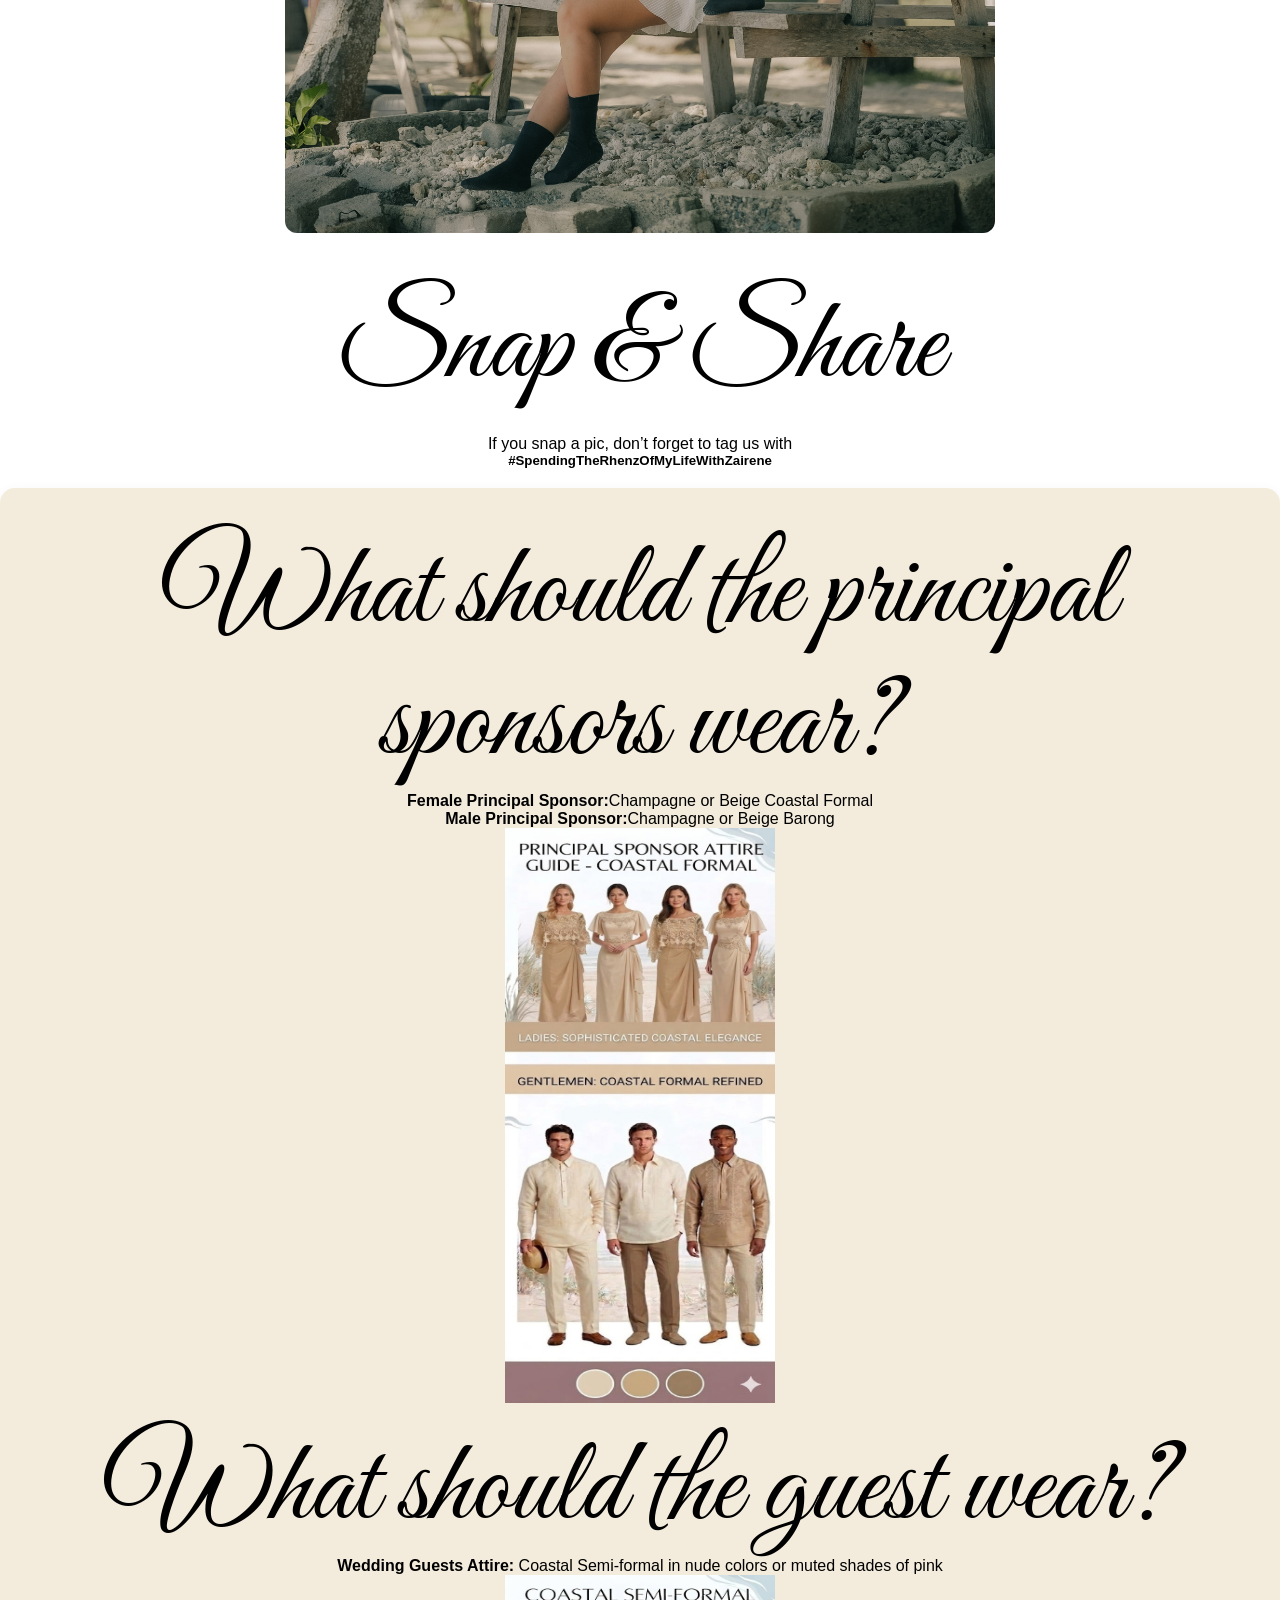
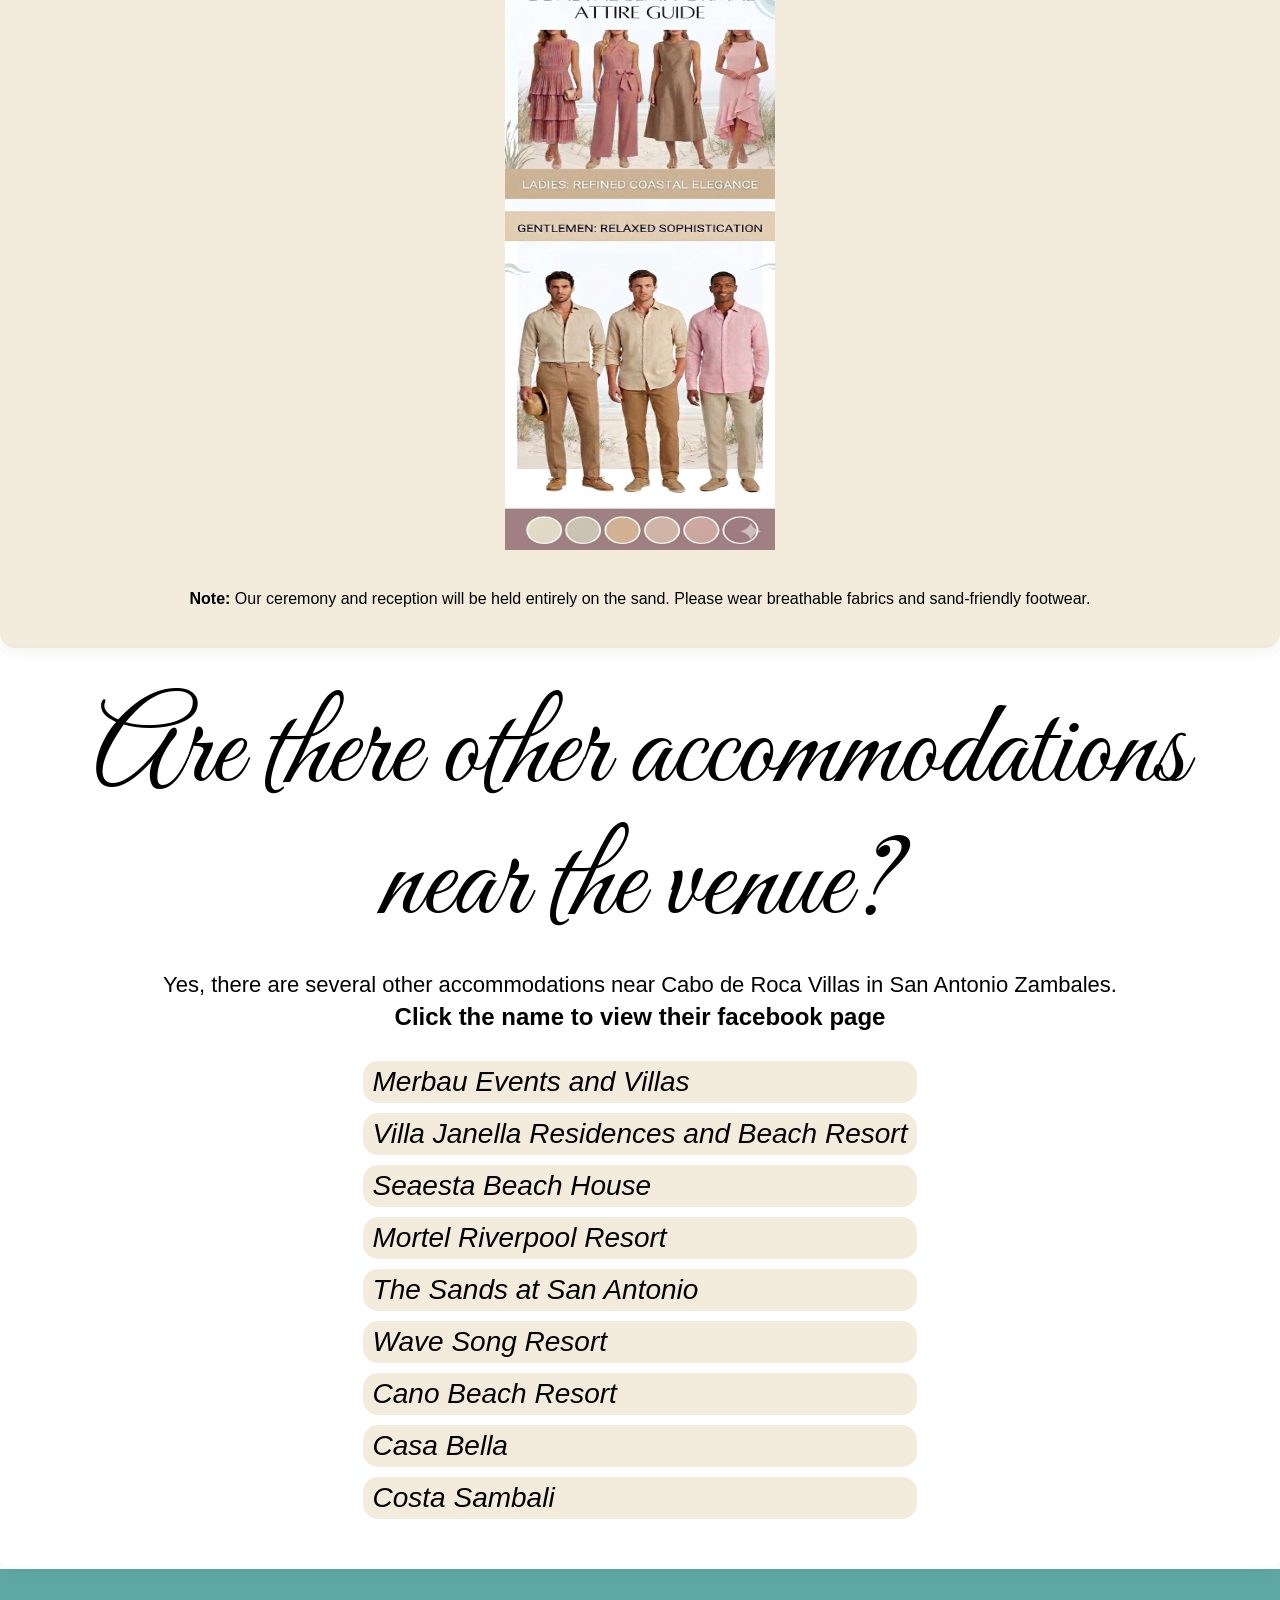
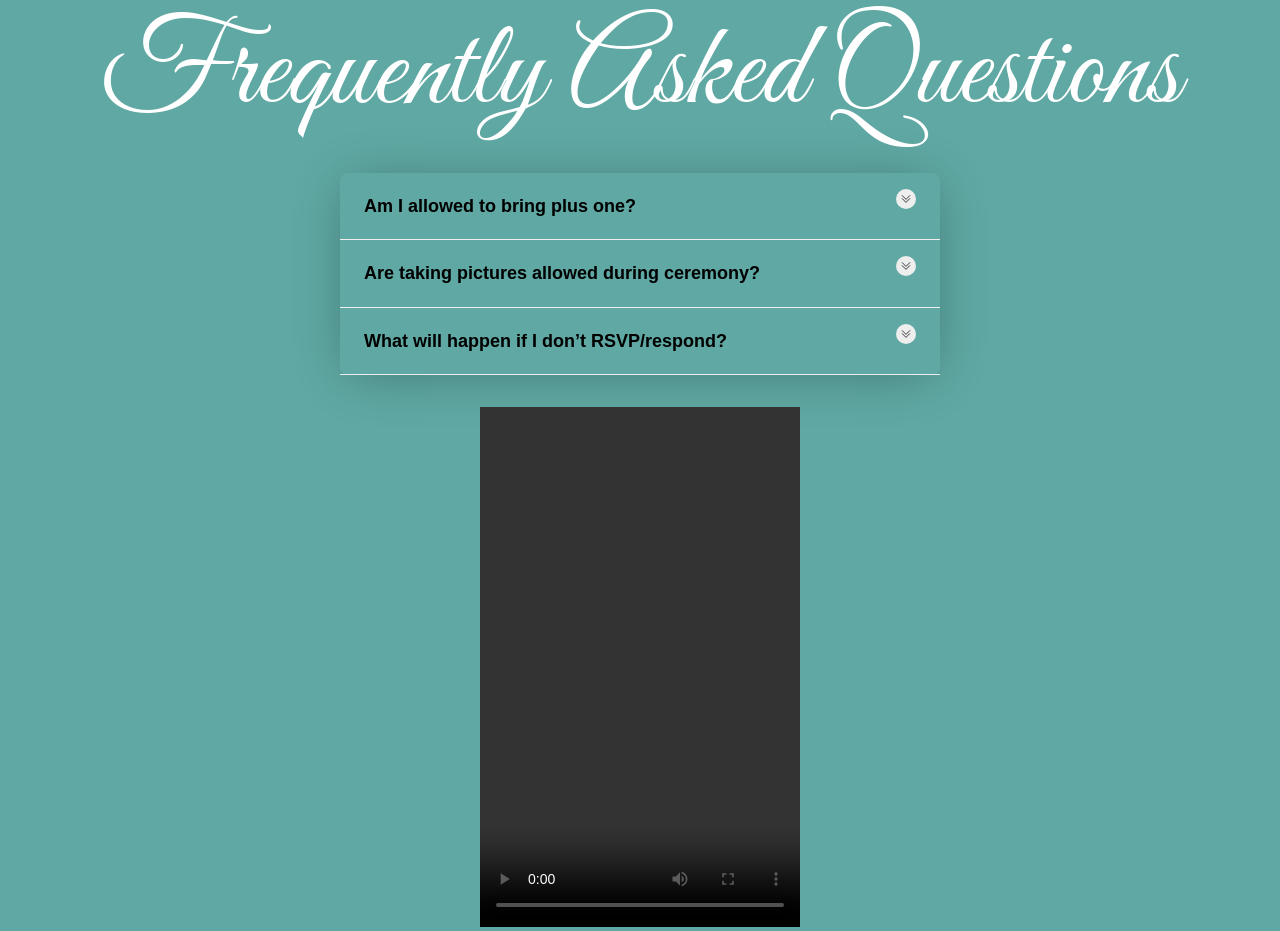
==== commit ead75a16: "Added RZ Video" ====
--- a/index.html
+++ b/index.html
@@ -207,7 +207,12 @@
         <div class="faq-container">
           </div>
 
-<div>
+<div class="video" >
+  <video width="320" height="520" controls>
+  <source src="images/RZ.mp4" type="video/mp4">
+  <source src="mov_bbb.ogg" type="video/ogg">
+  Your browser does not support HTML video.
+</video>
 </div>
 <script src="main.js"></script>
 </body>
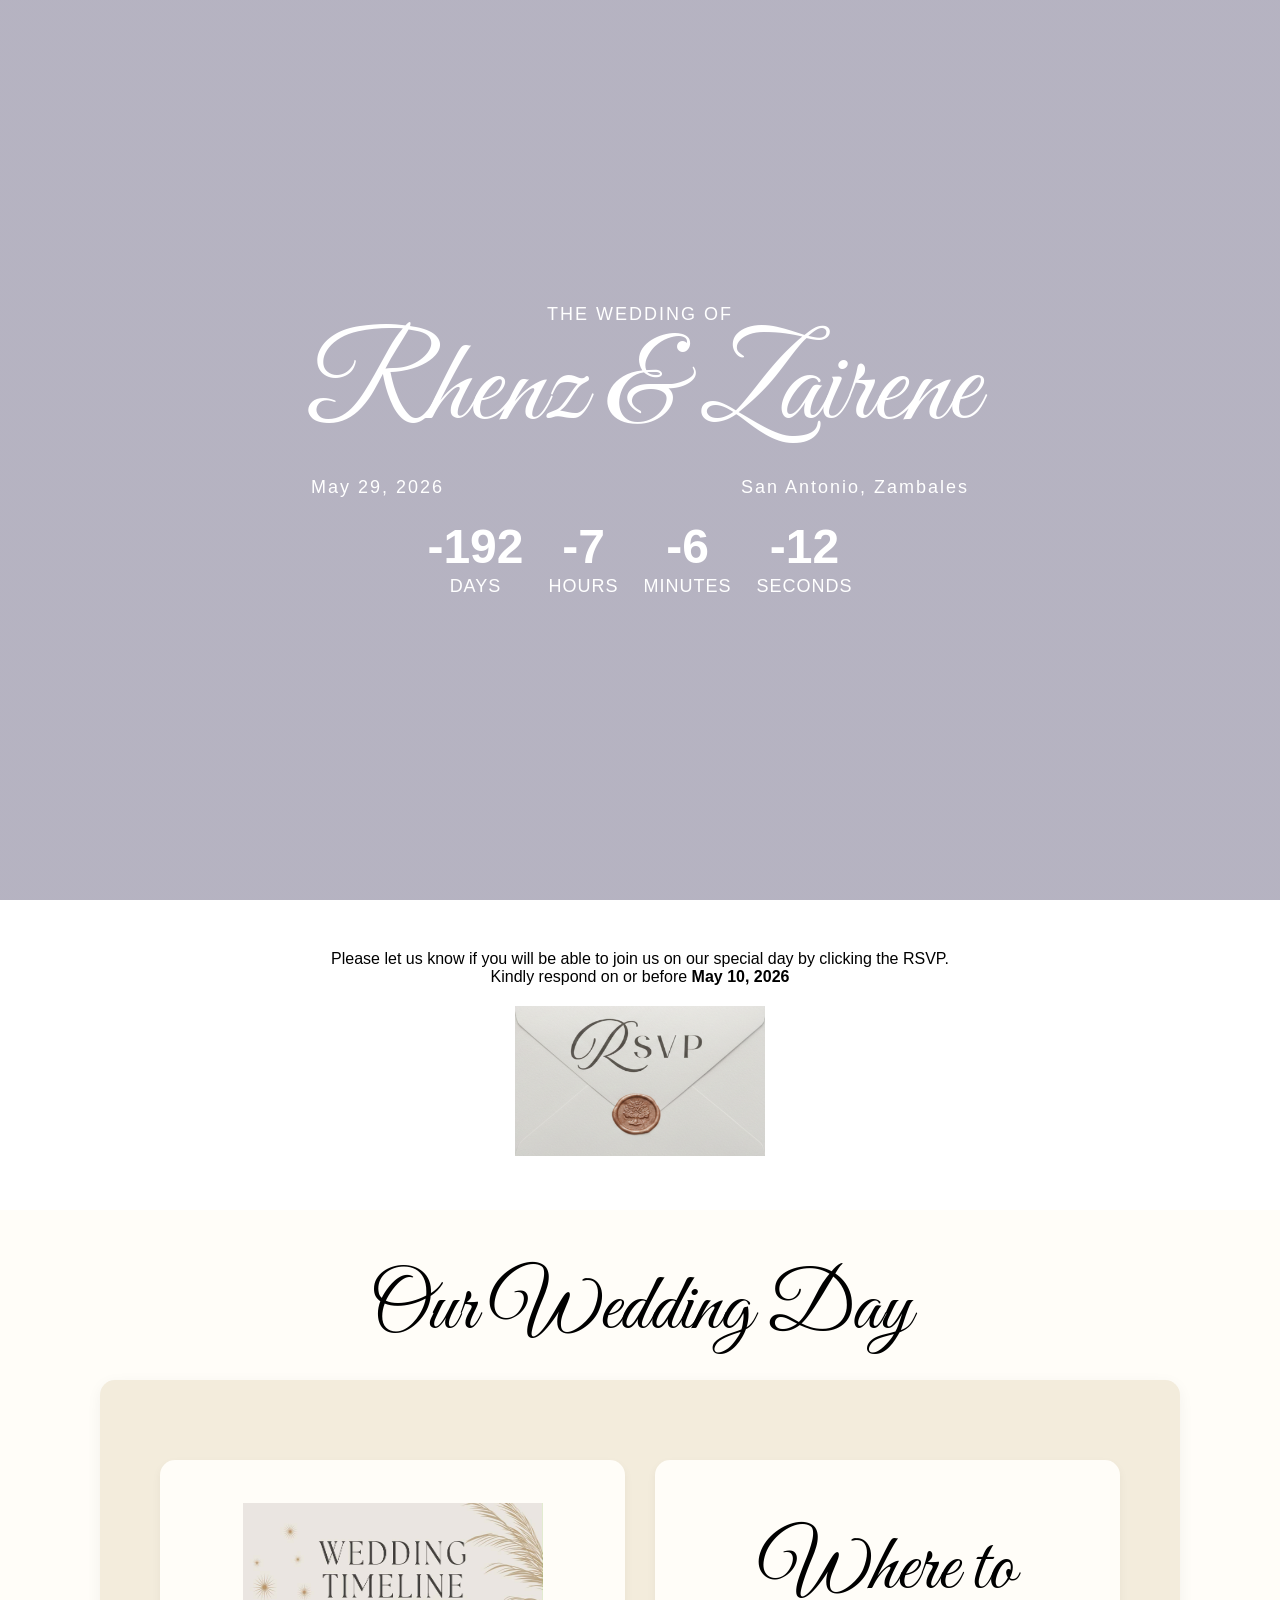
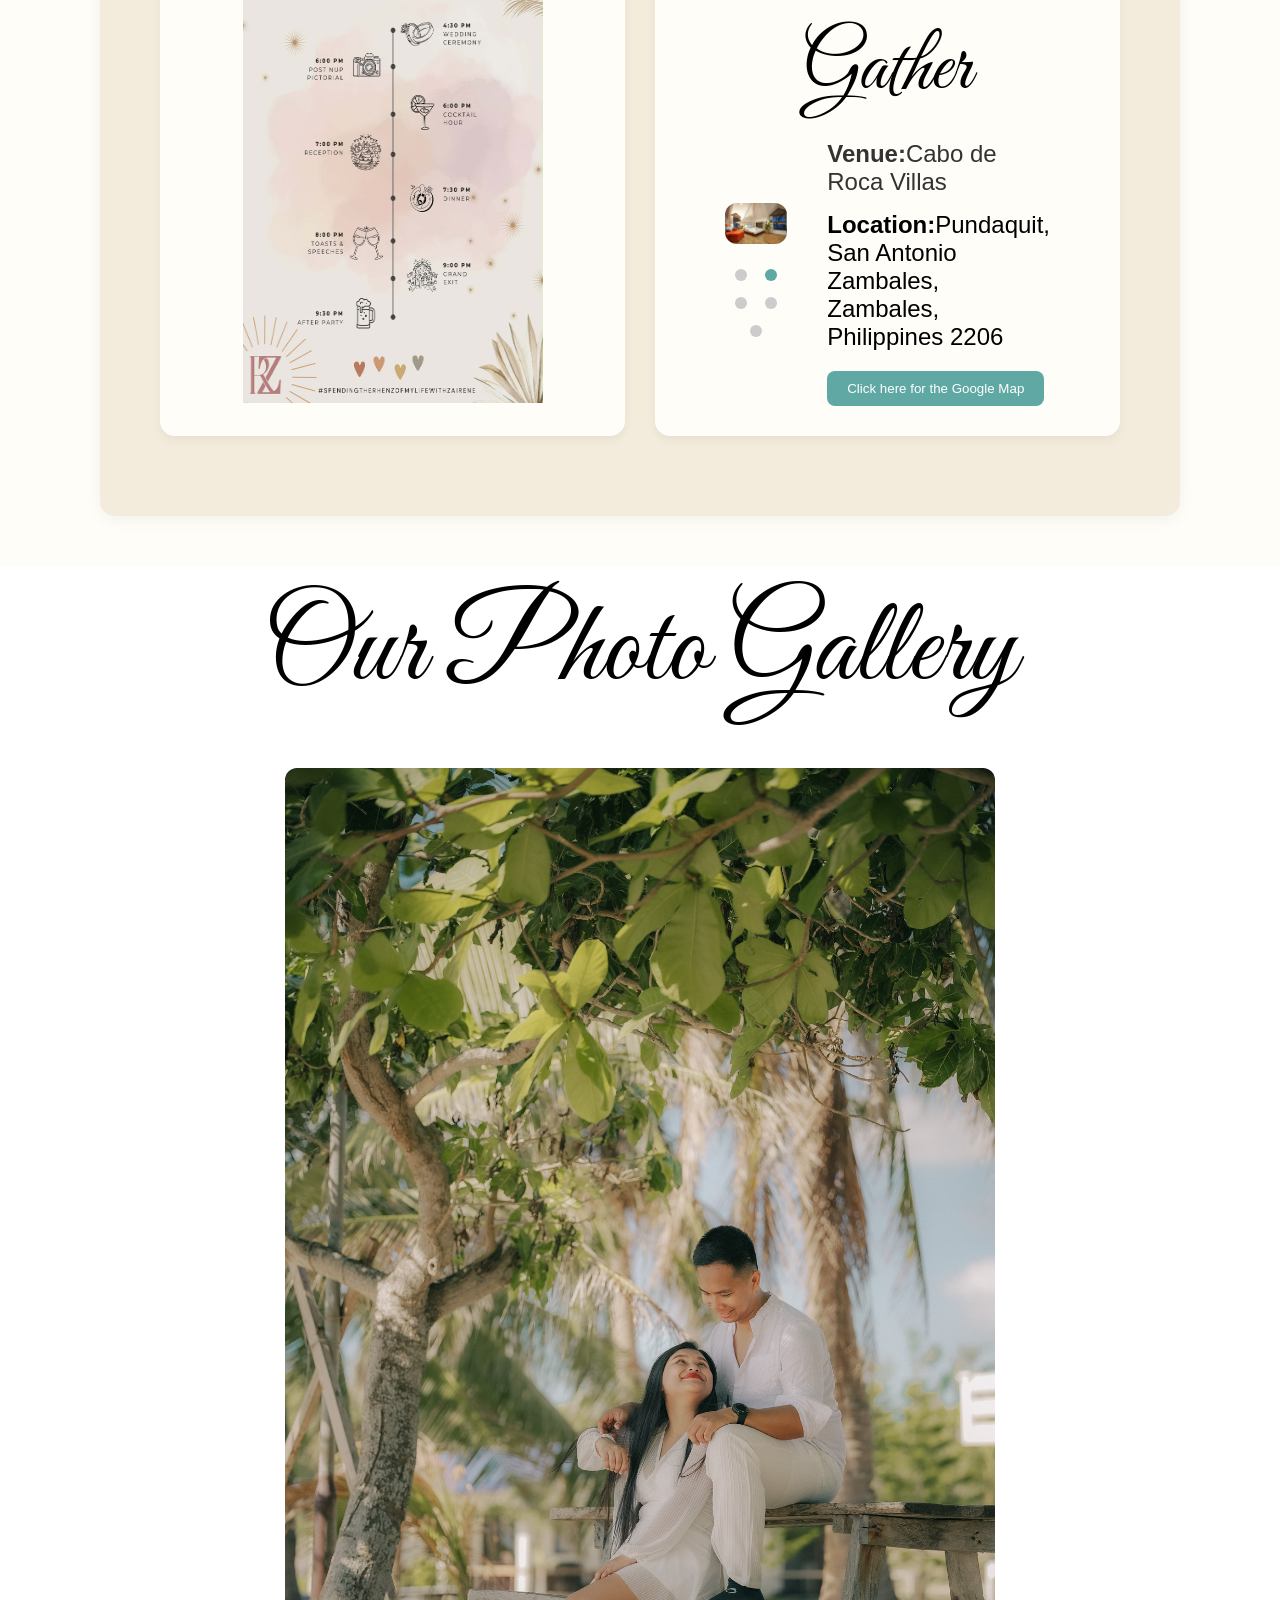
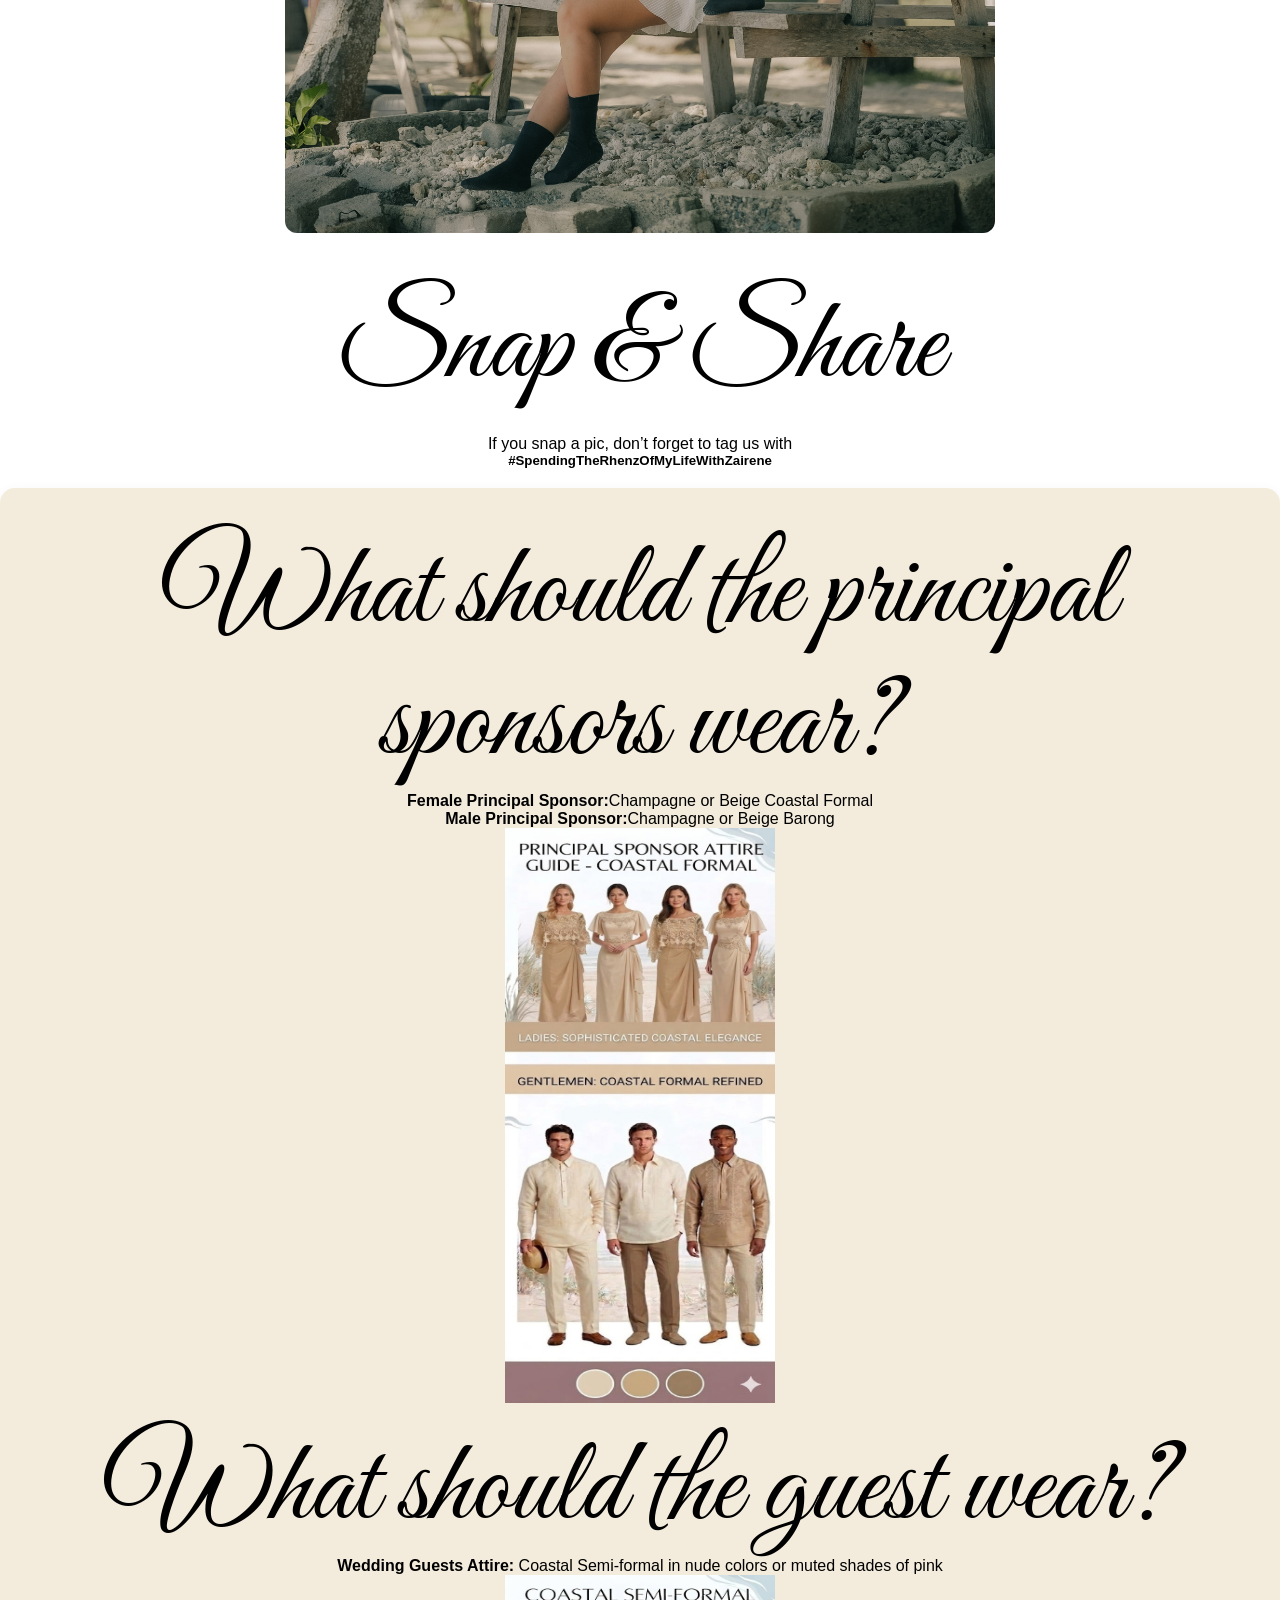
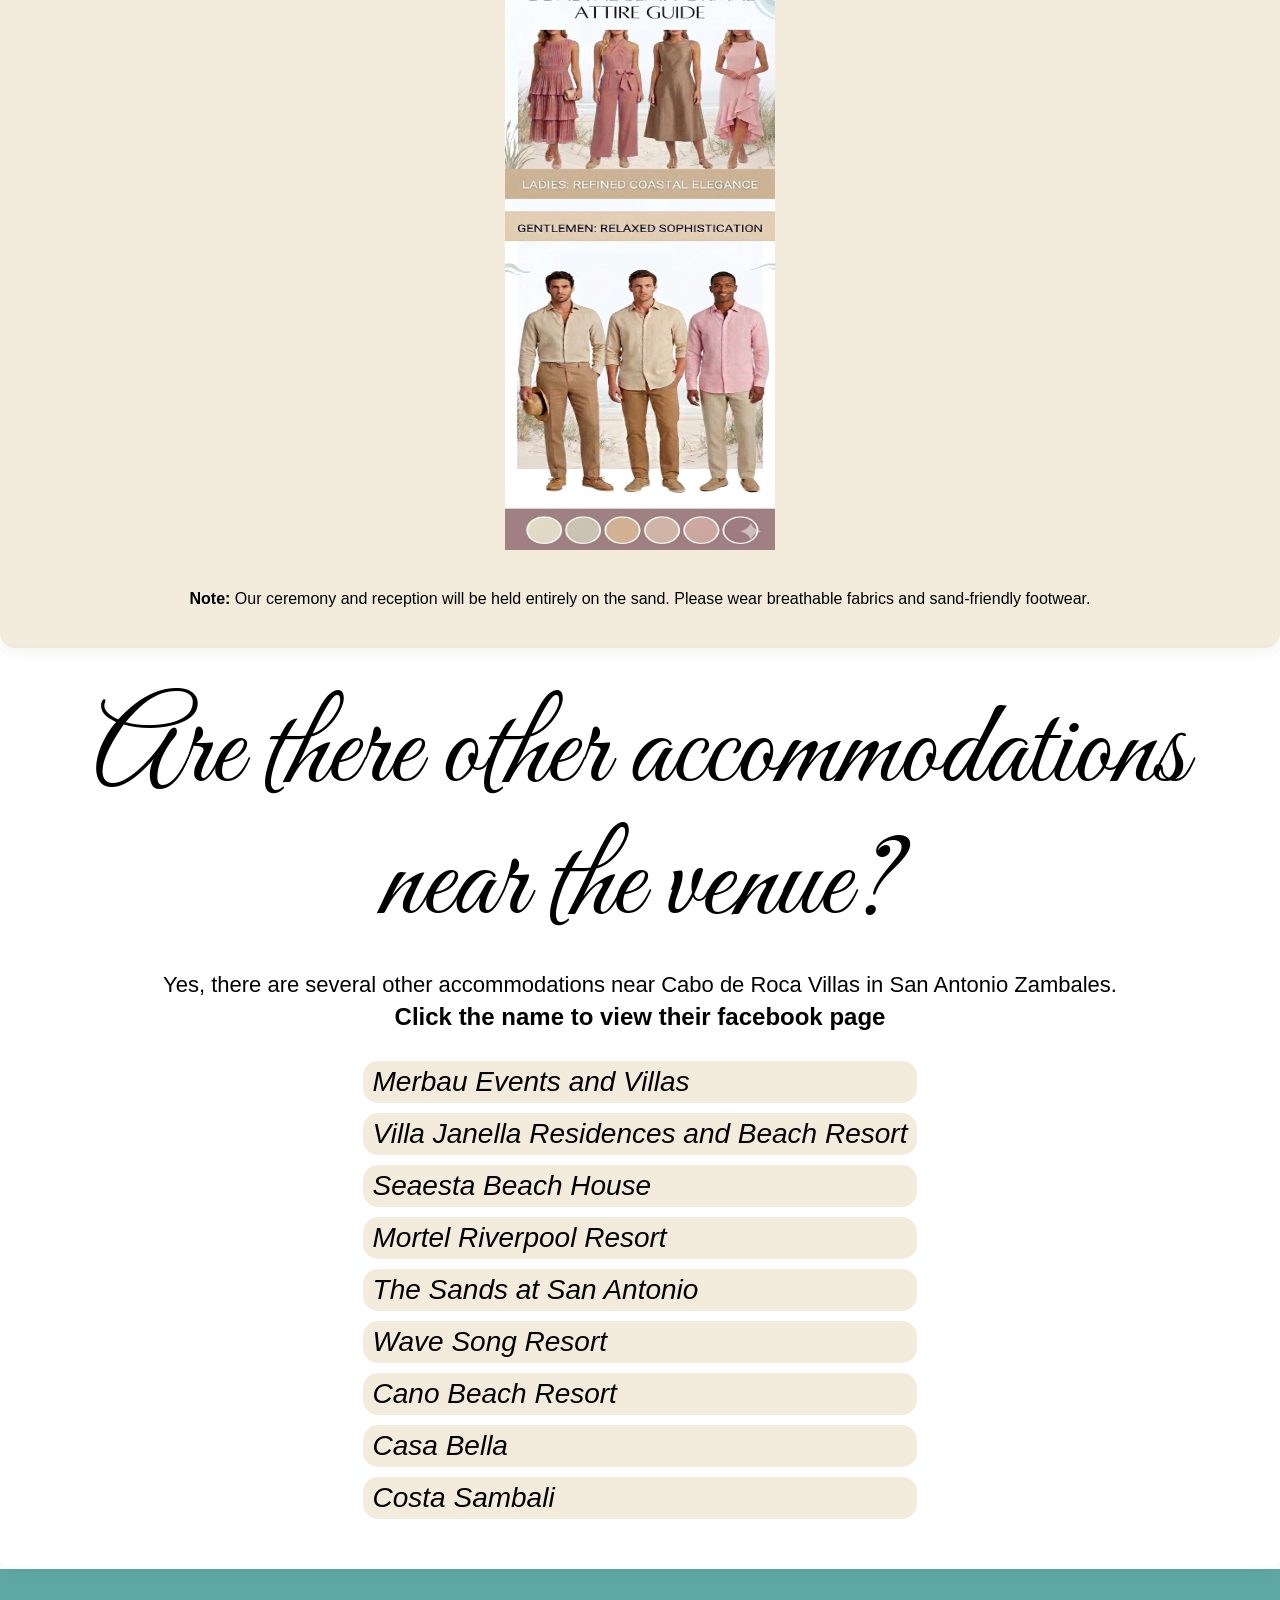
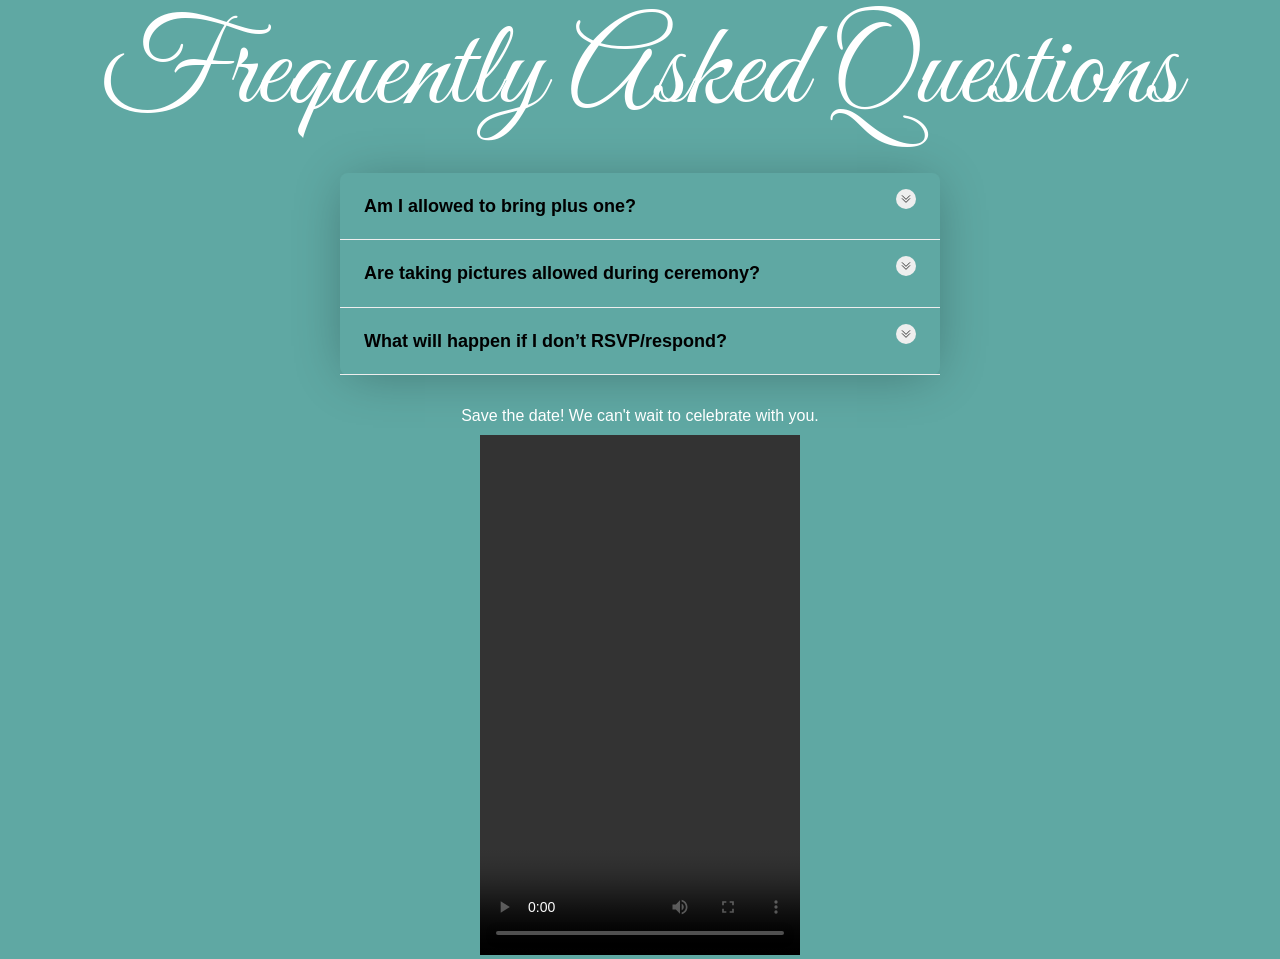
==== commit 704eaa47: "Updated STD" ====
--- a/index.html
+++ b/index.html
@@ -208,9 +208,9 @@
           </div>
 
 <div class="video" >
+  <p>Save the date! We can't wait to celebrate with you.</p>
   <video width="320" height="520" controls>
   <source src="images/RZ.mp4" type="video/mp4">
-  <source src="mov_bbb.ogg" type="video/ogg">
   Your browser does not support HTML video.
 </video>
 </div>
--- a/styles.css
+++ b/styles.css
@@ -979,6 +979,6 @@
   height: 575px;
 }
 
-.snap-pic{
-    
-}
+.video p{
+    margin: 10px;
+}
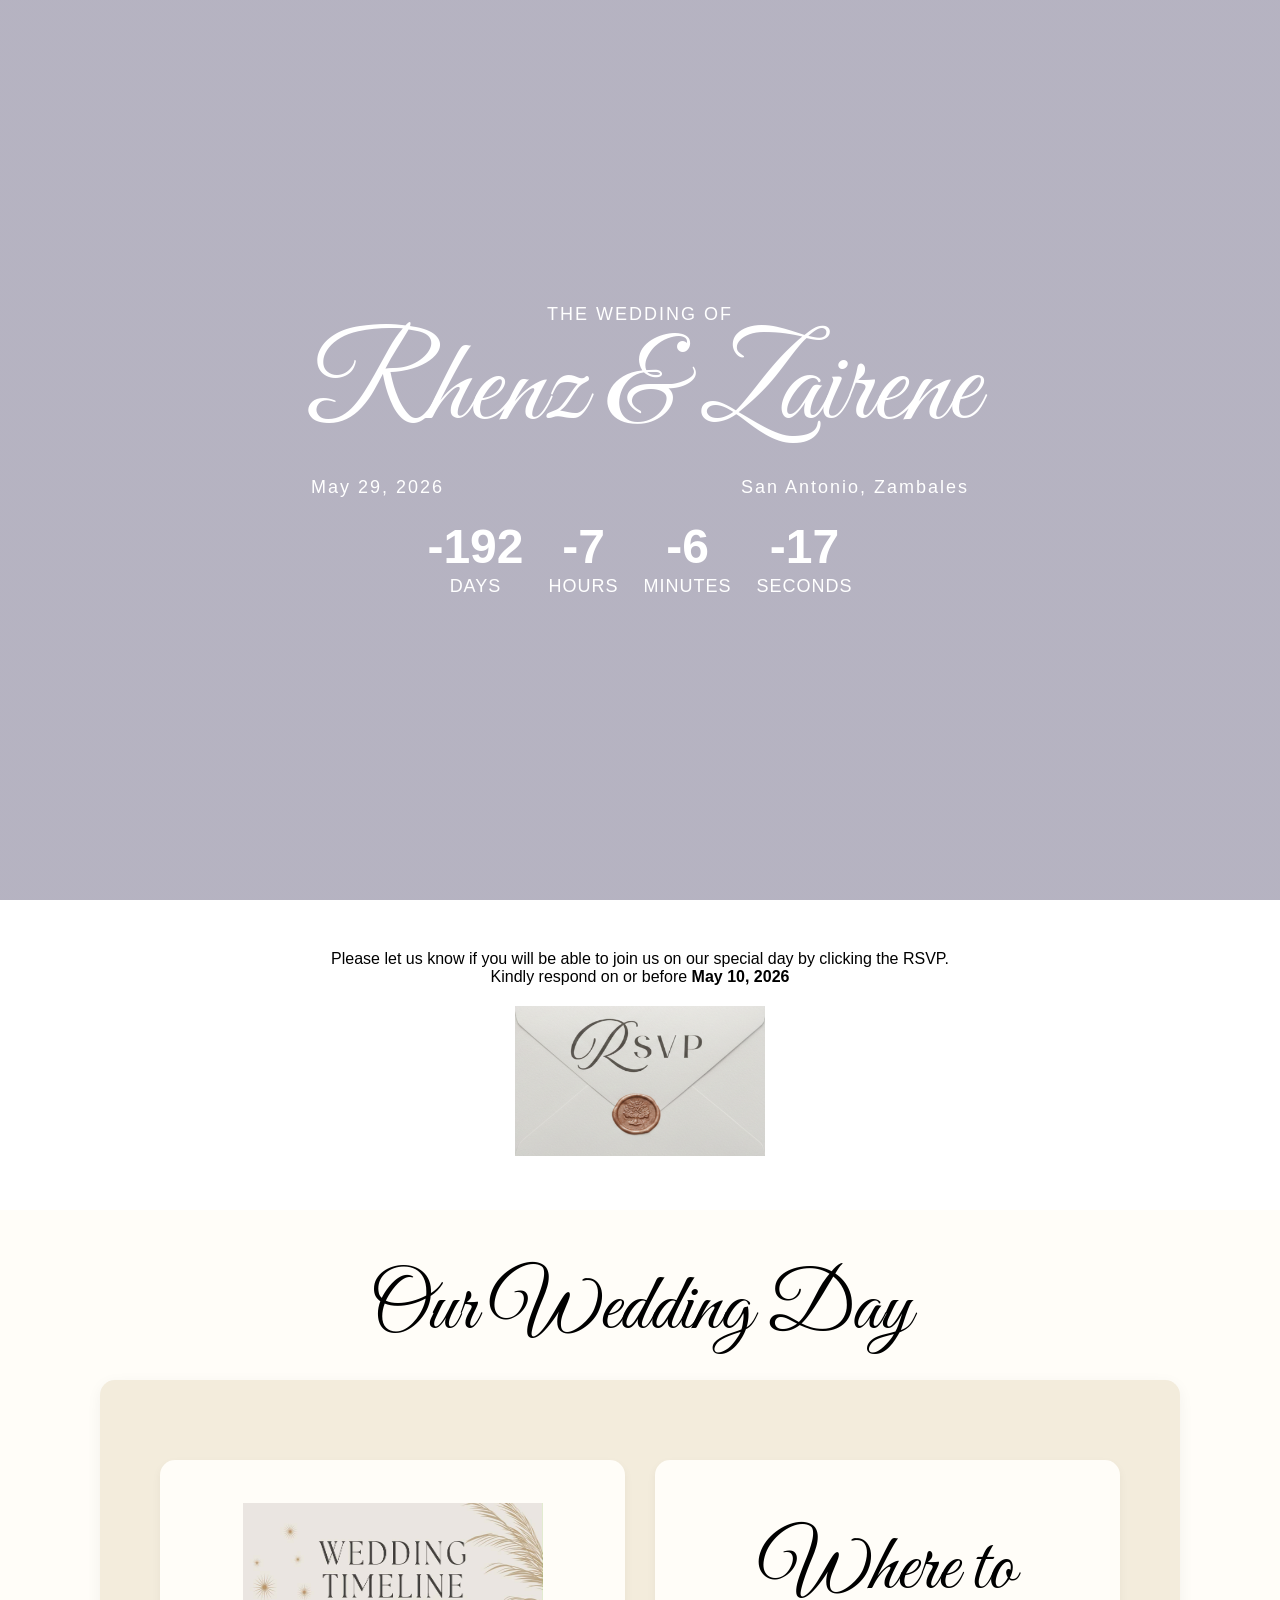
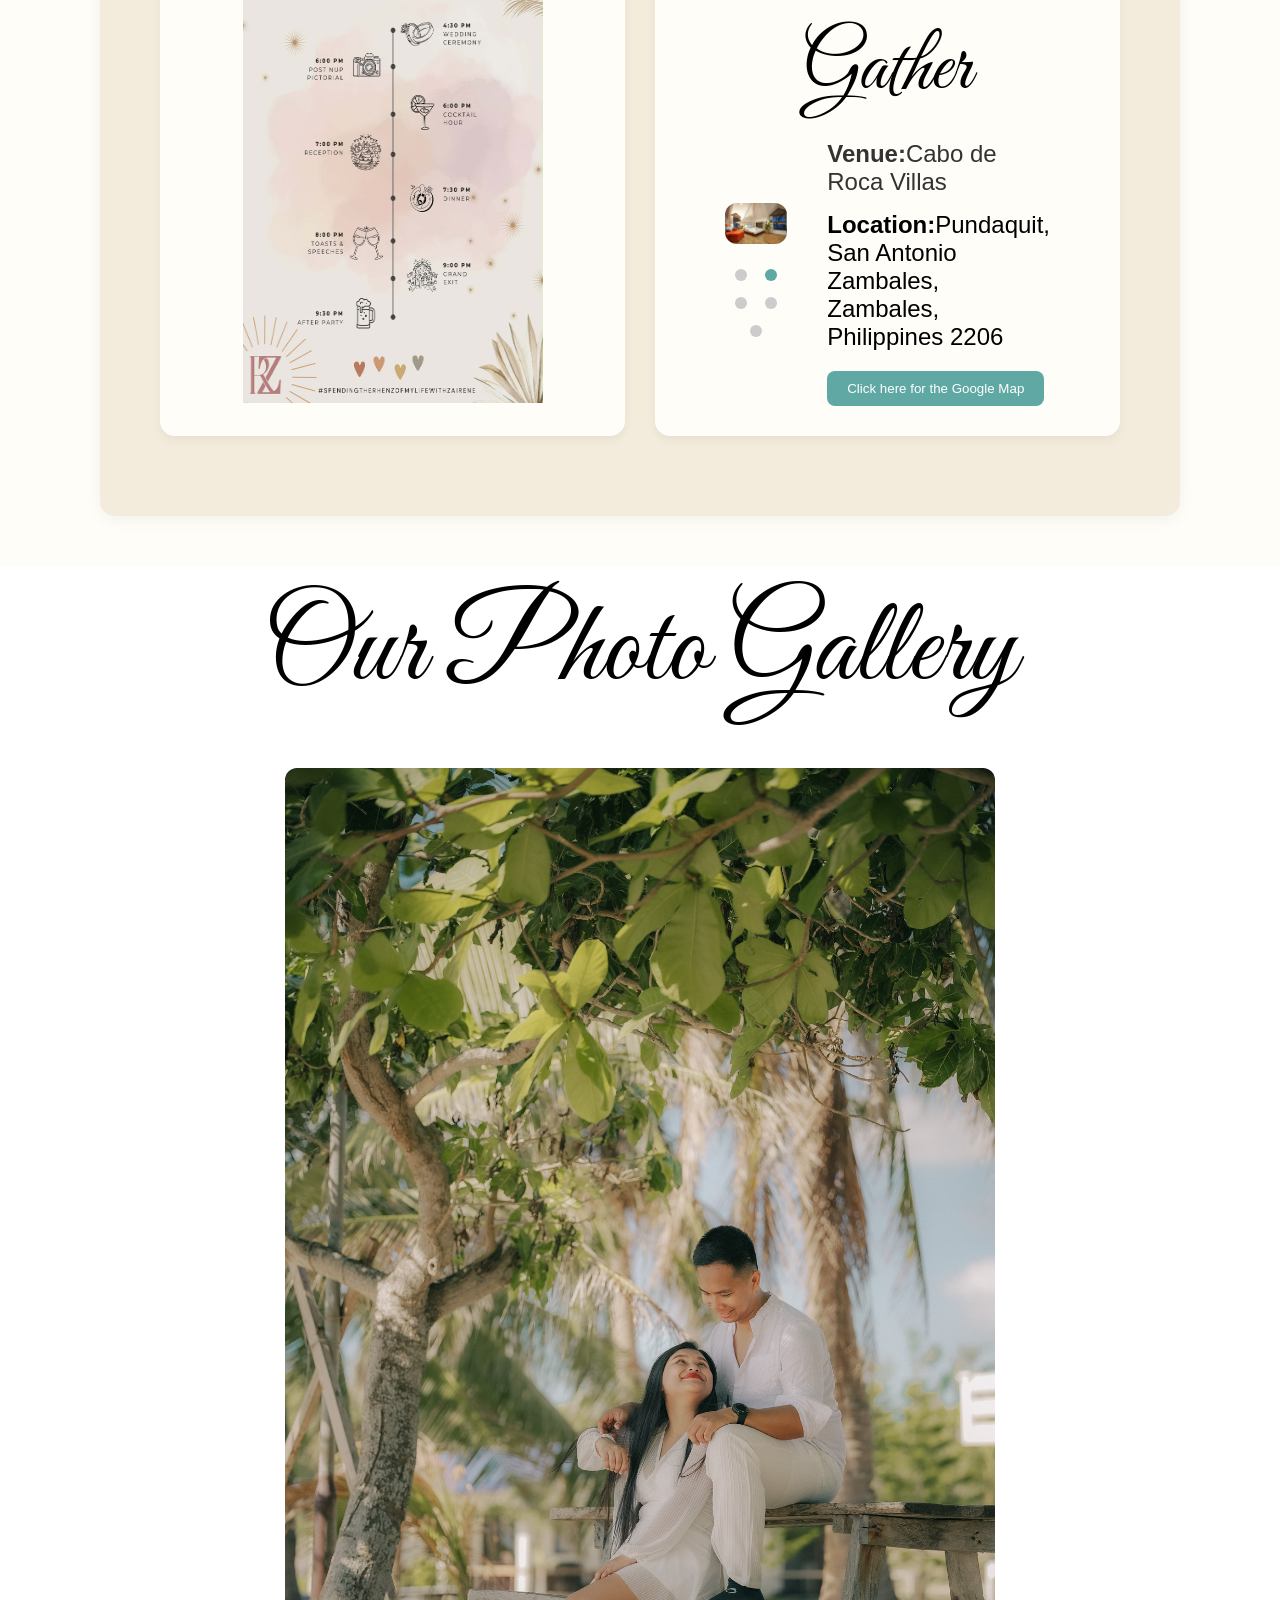
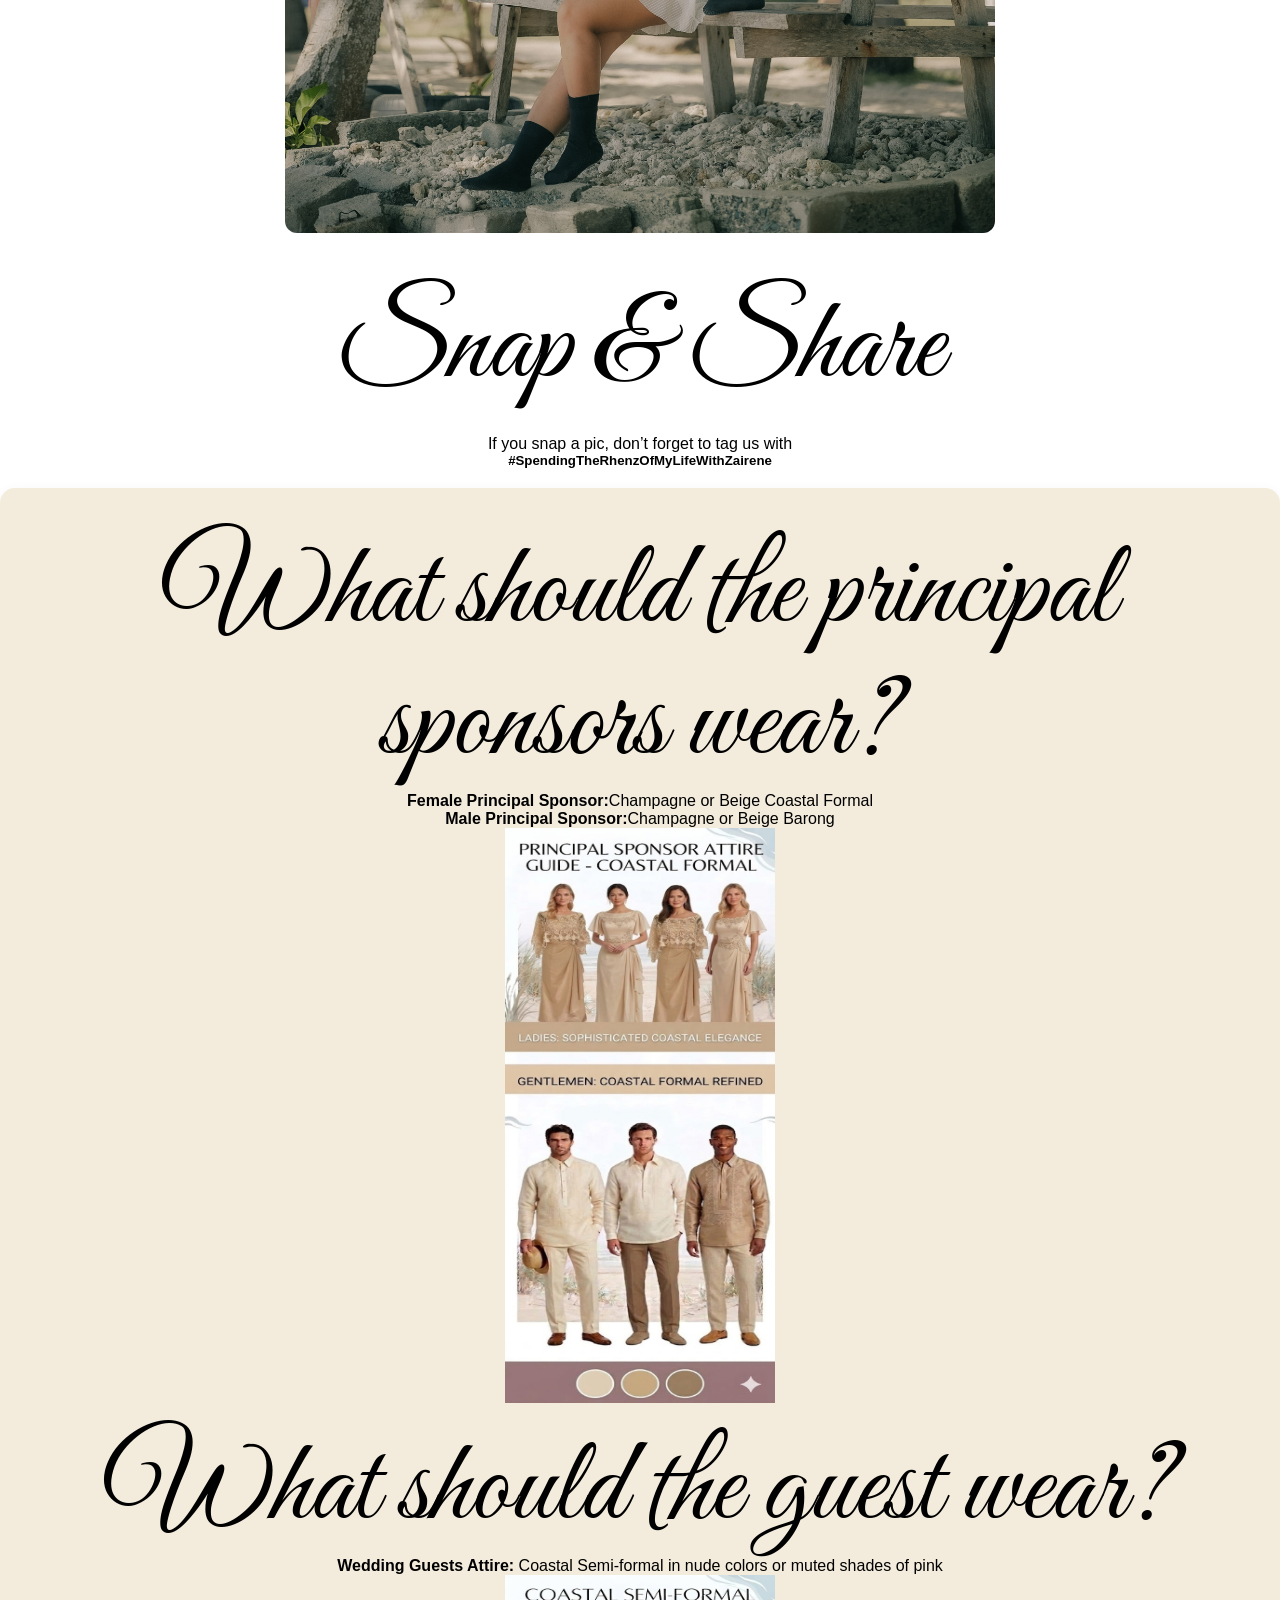
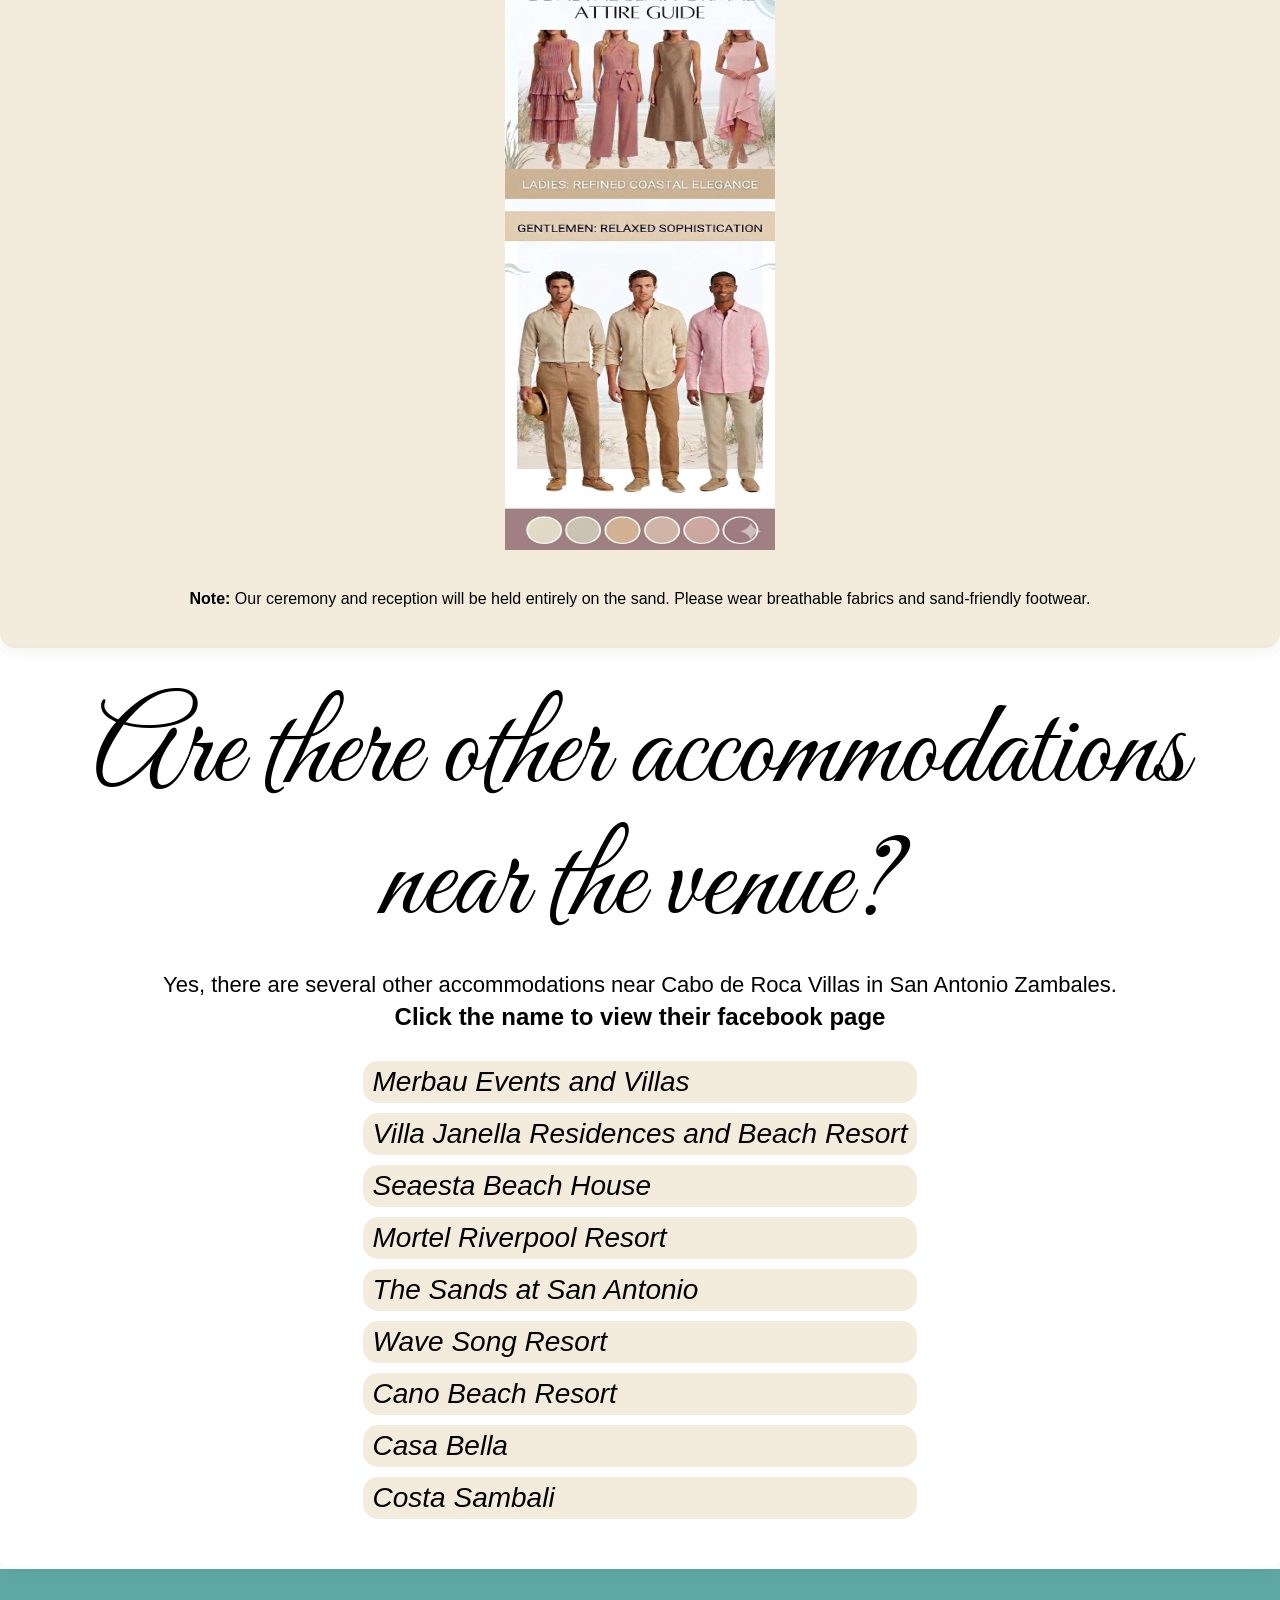
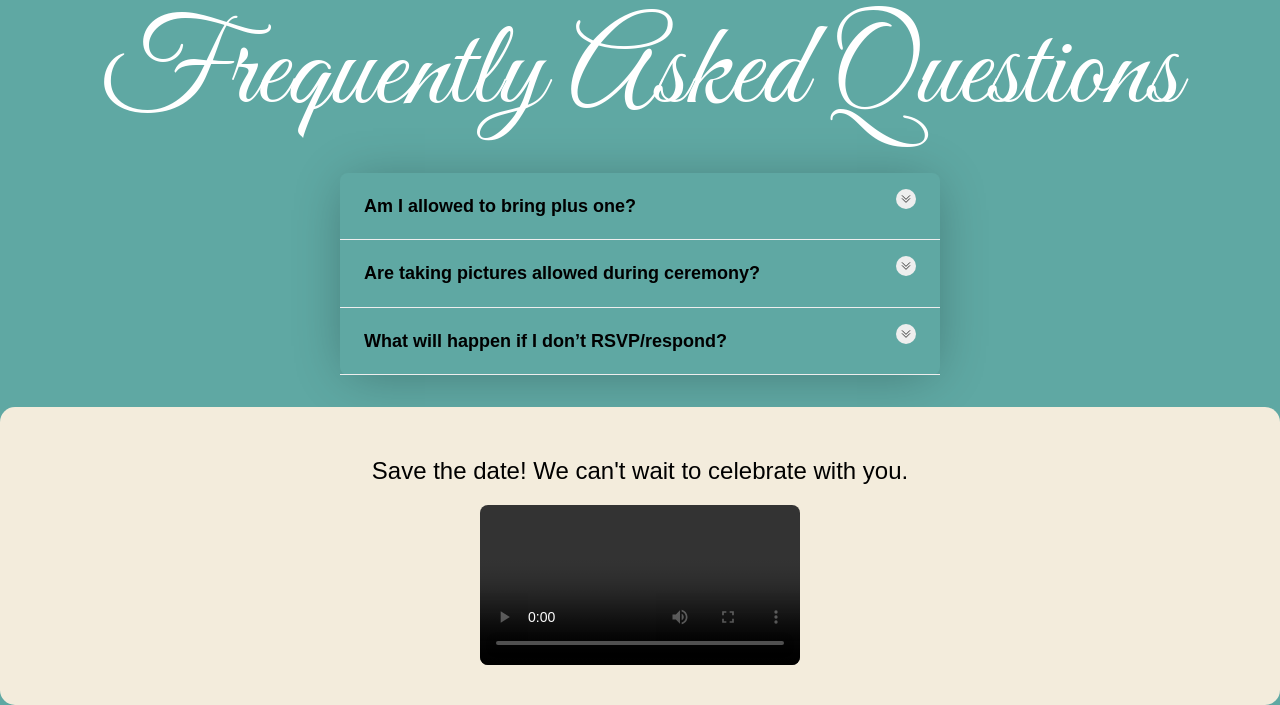
==== commit 9a969b84: "Updated STD section" ====
--- a/index.html
+++ b/index.html
@@ -208,11 +208,15 @@
           </div>
 
 <div class="video" >
-  <p>Save the date! We can't wait to celebrate with you.</p>
-  <video width="320" height="520" controls>
-  <source src="images/RZ.mp4" type="video/mp4">
-  Your browser does not support HTML video.
-</video>
+  <div class="video-background">
+    <div class="video-content">
+      <p style="color: black; margin-bottom:20px">Save the date! We can't wait to celebrate with you.</p>
+        <video width="320" height="520" controls>
+        <source src="images/RZ.mp4" type="video/mp4">
+            Your browser does not support HTML video.
+        </video>
+    </div>
+  </div>
 </div>
 <script src="main.js"></script>
 </body>
--- a/styles.css
+++ b/styles.css
@@ -625,6 +625,39 @@
     padding: 8px 32px;
 }
 
+
+.video p{
+    margin: 10px;
+    font-size: 24px;
+}
+
+.video-background
+{
+    /* text-align: center; */
+    background-color: #F3ECDC;
+    max-width: 100%;
+    margin: 0 auto;
+    padding: 40px;
+    border-radius: 15px;
+    /* box-shadow: 0 4px 15px rgba(0,0,0,0.05); */
+    position: relative;
+    z-index: 1;
+}
+
+.video-content {
+    display: flex;
+    flex-direction: column; /* Stacks the text on top of the video */
+    align-items: center;    /* Centers items horizontally */
+    text-align: center;     /* Ensures the "Save the date" text is centered */
+}
+
+/* Optional: To make the video responsive and look better on mobile */
+.video-content video {
+    max-width: 100%;
+    height: auto;
+    border-radius: 8px; /* Optional: adds a slight curve to match your theme */
+}
+
 @media (min-aspect-ratio: 16/9) {
     .back-video video{
         width: 100%;
@@ -979,6 +1012,4 @@
   height: 575px;
 }
 
-.video p{
-    margin: 10px;
-}
+
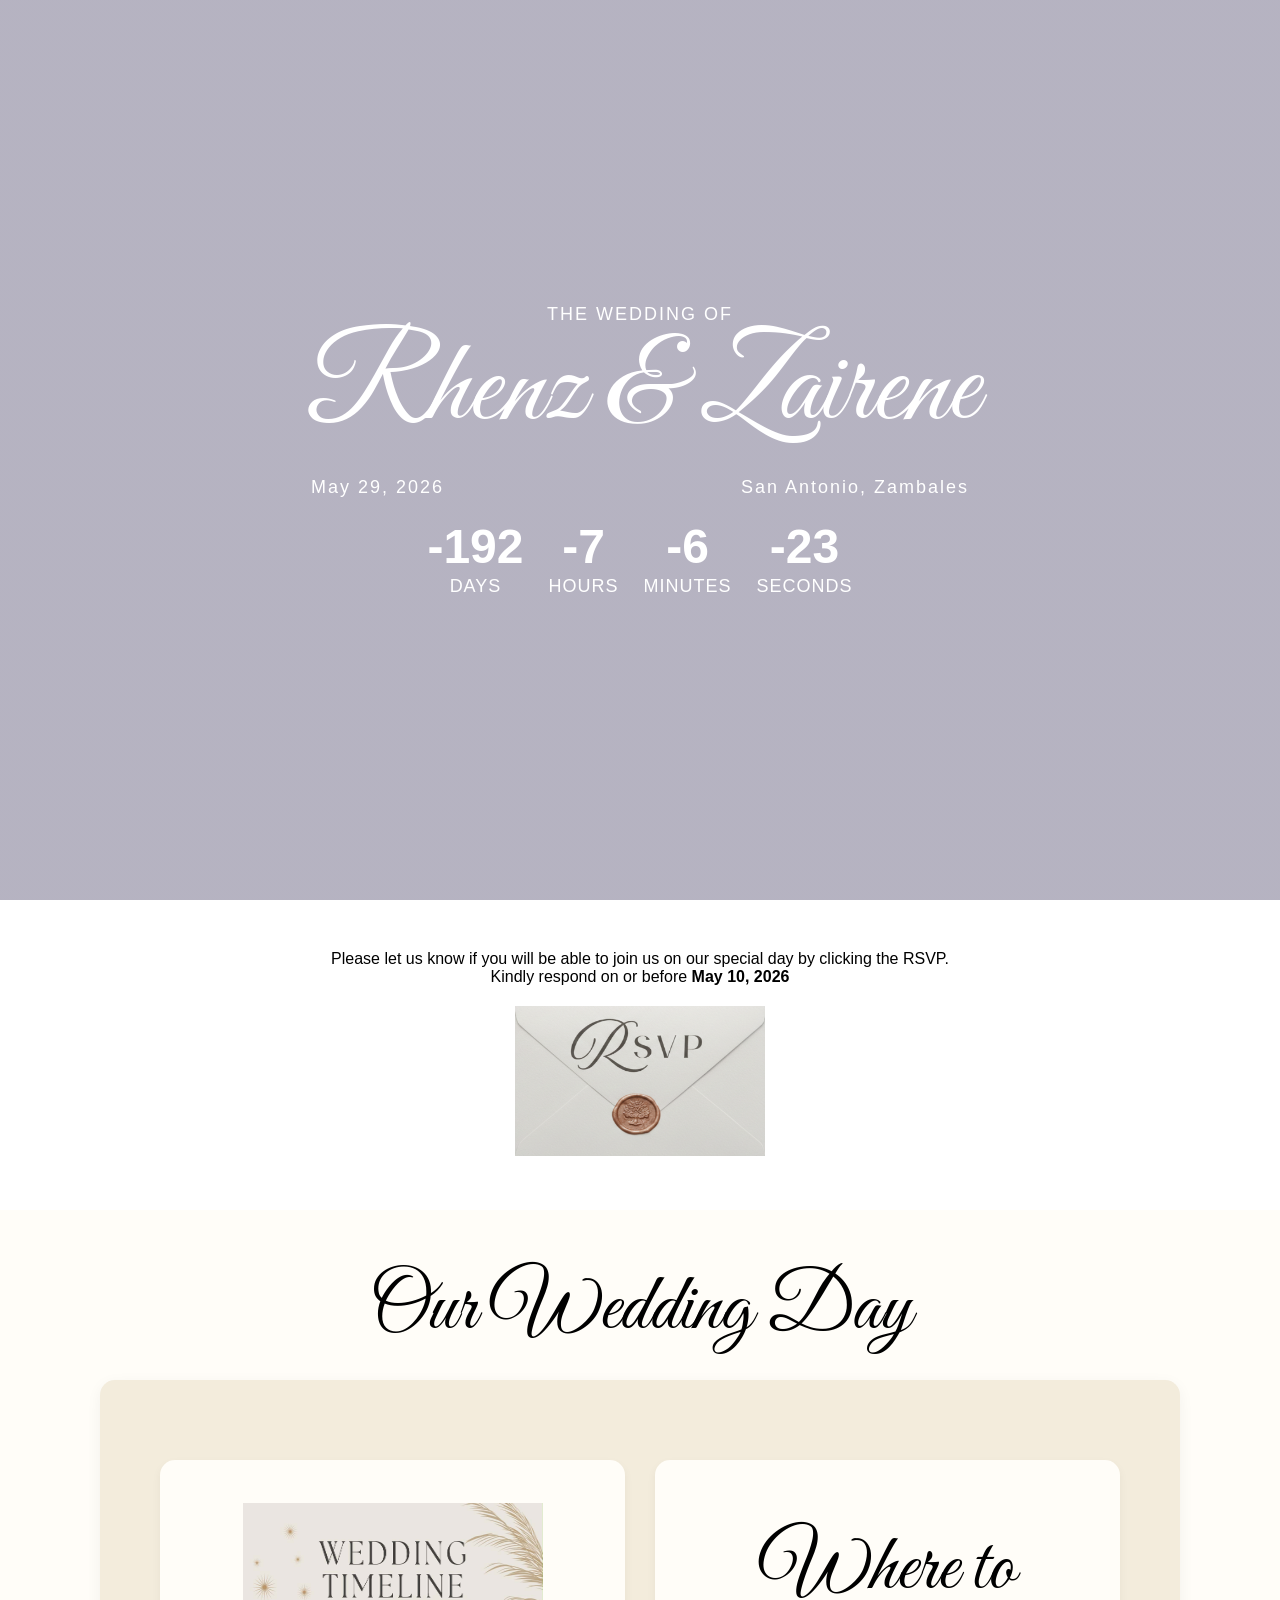
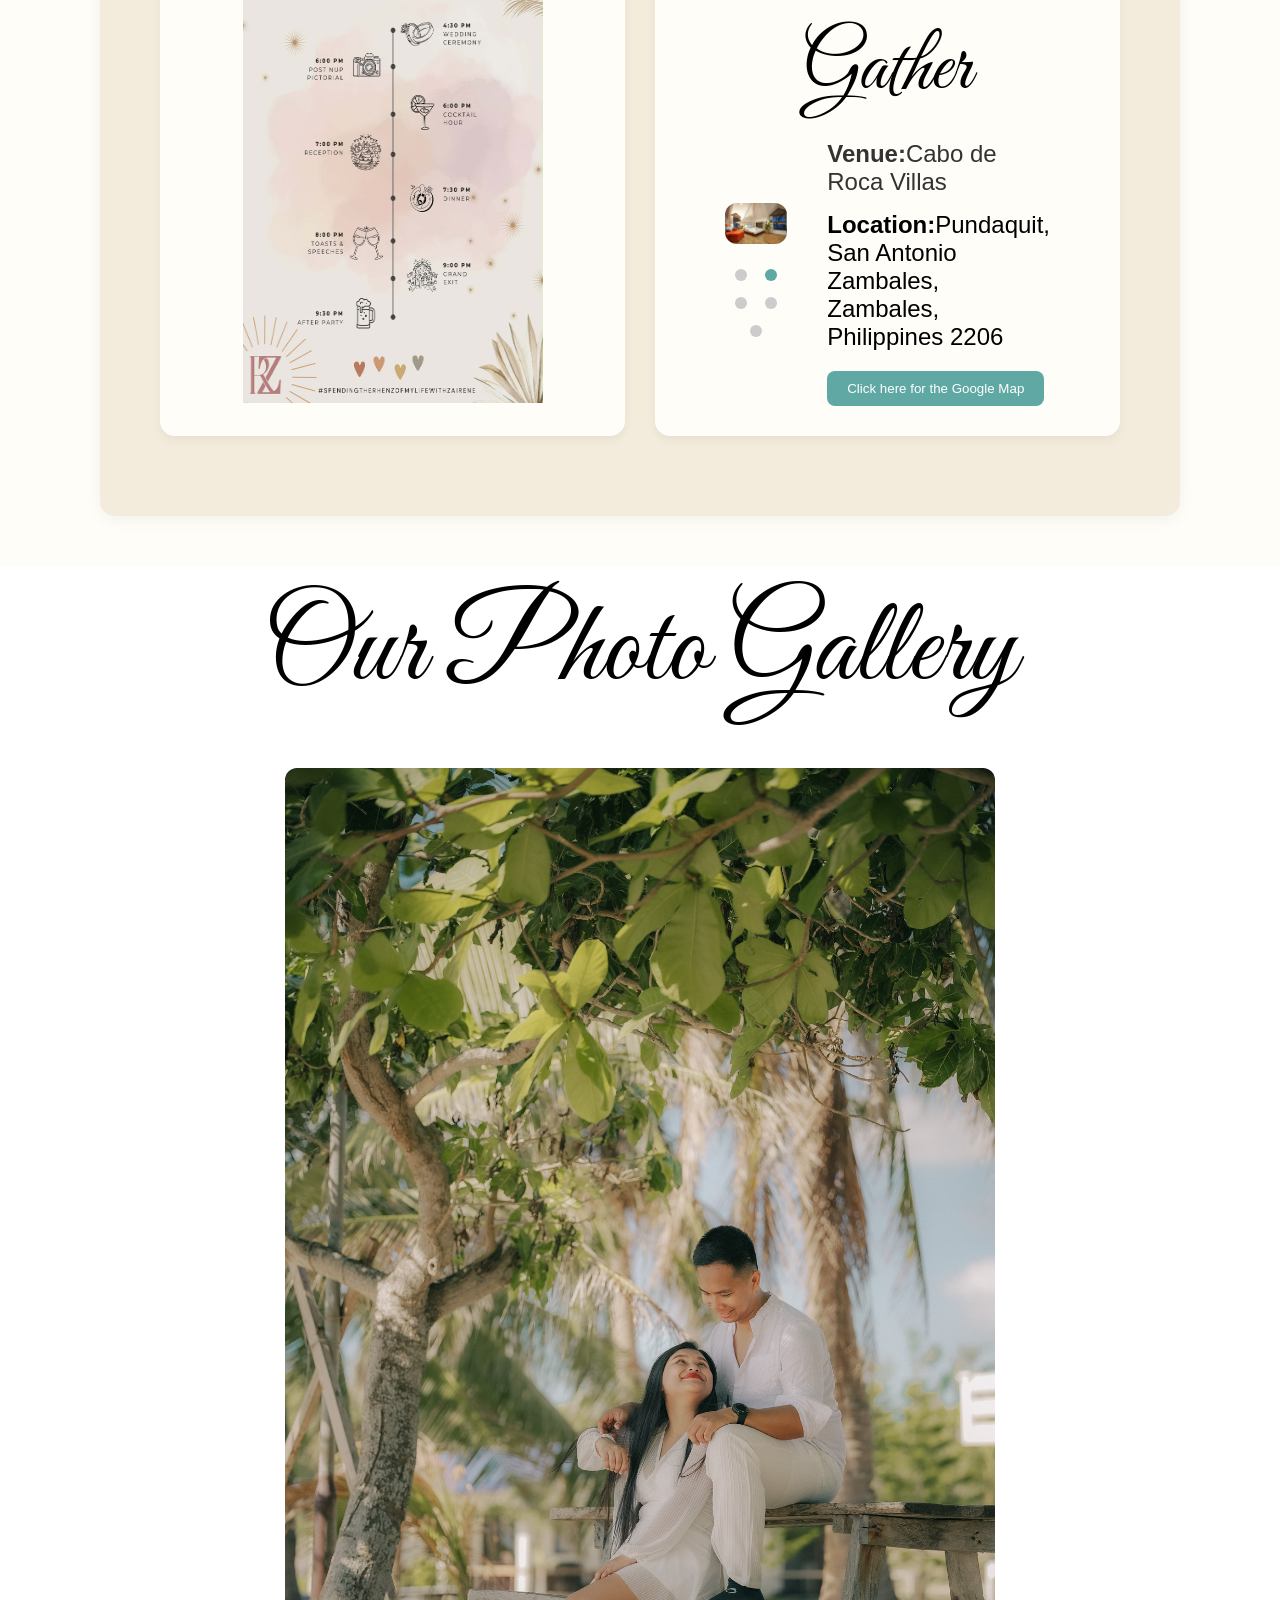
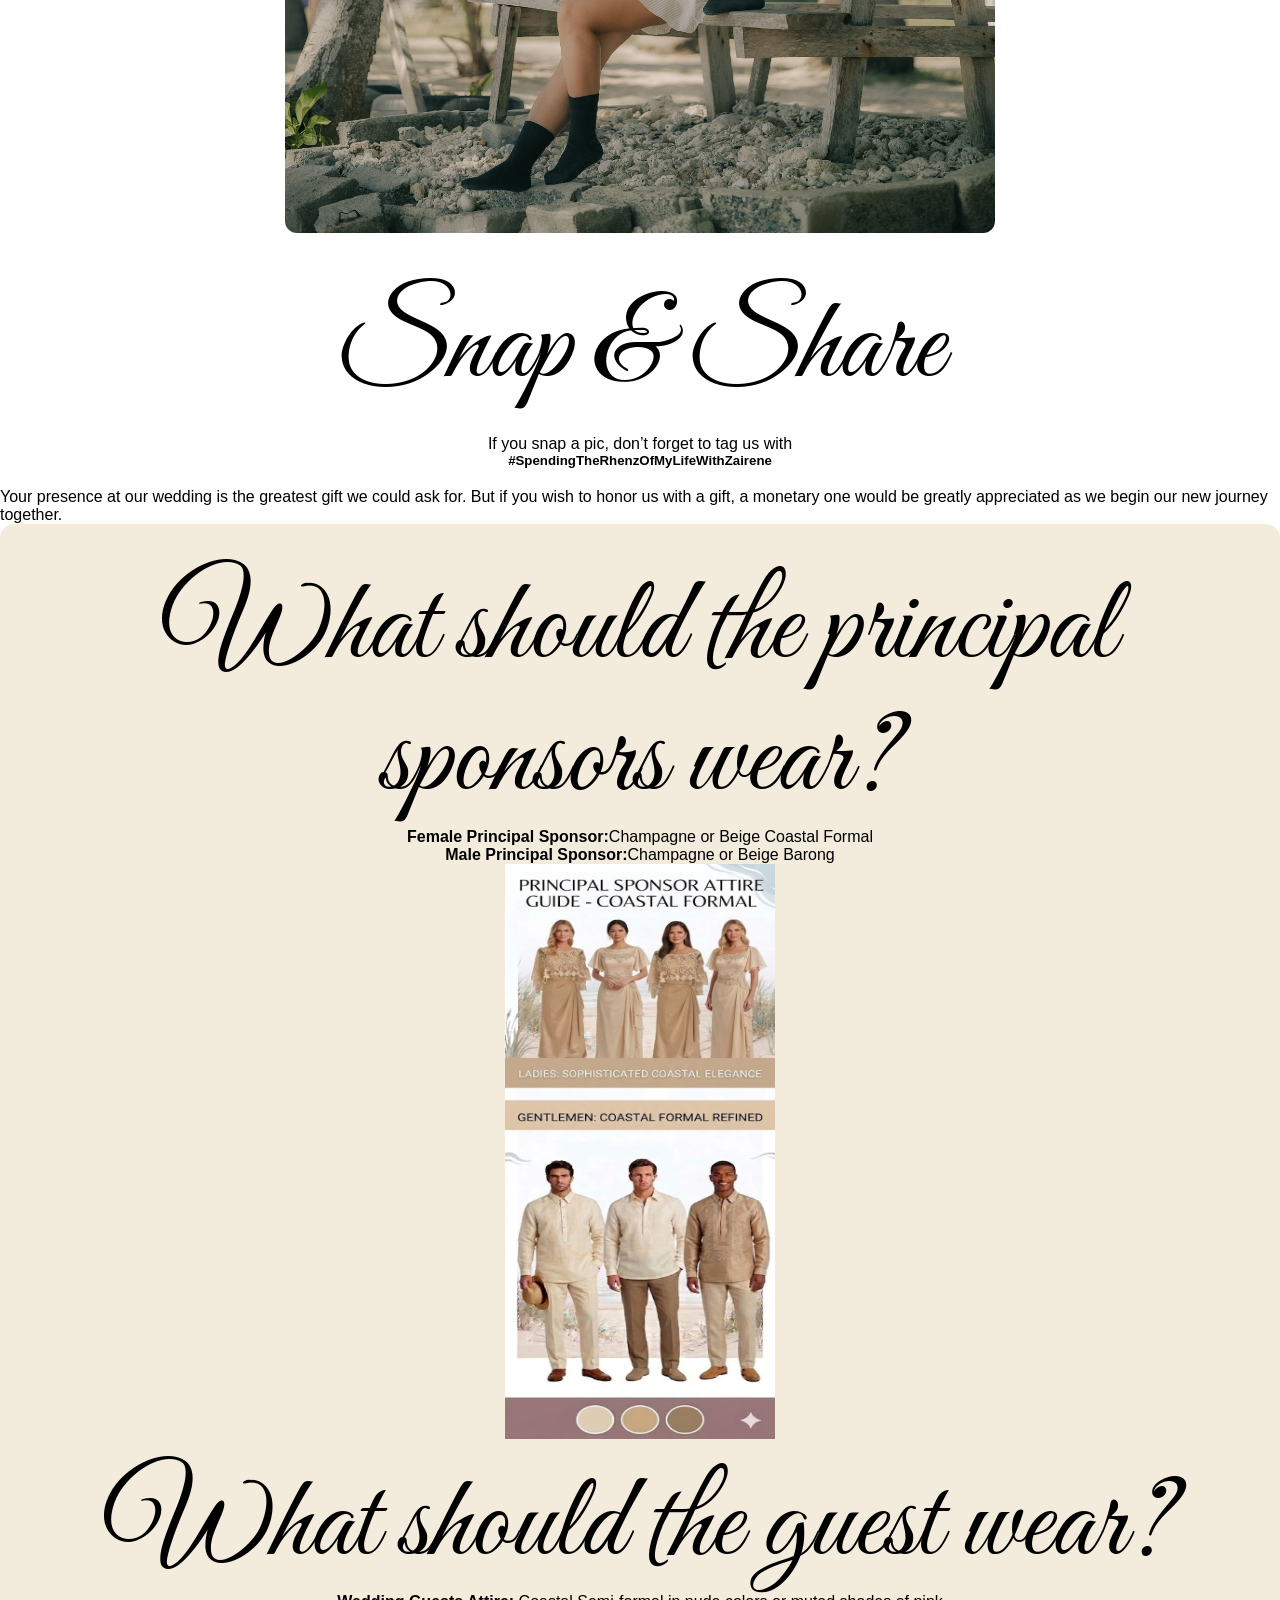
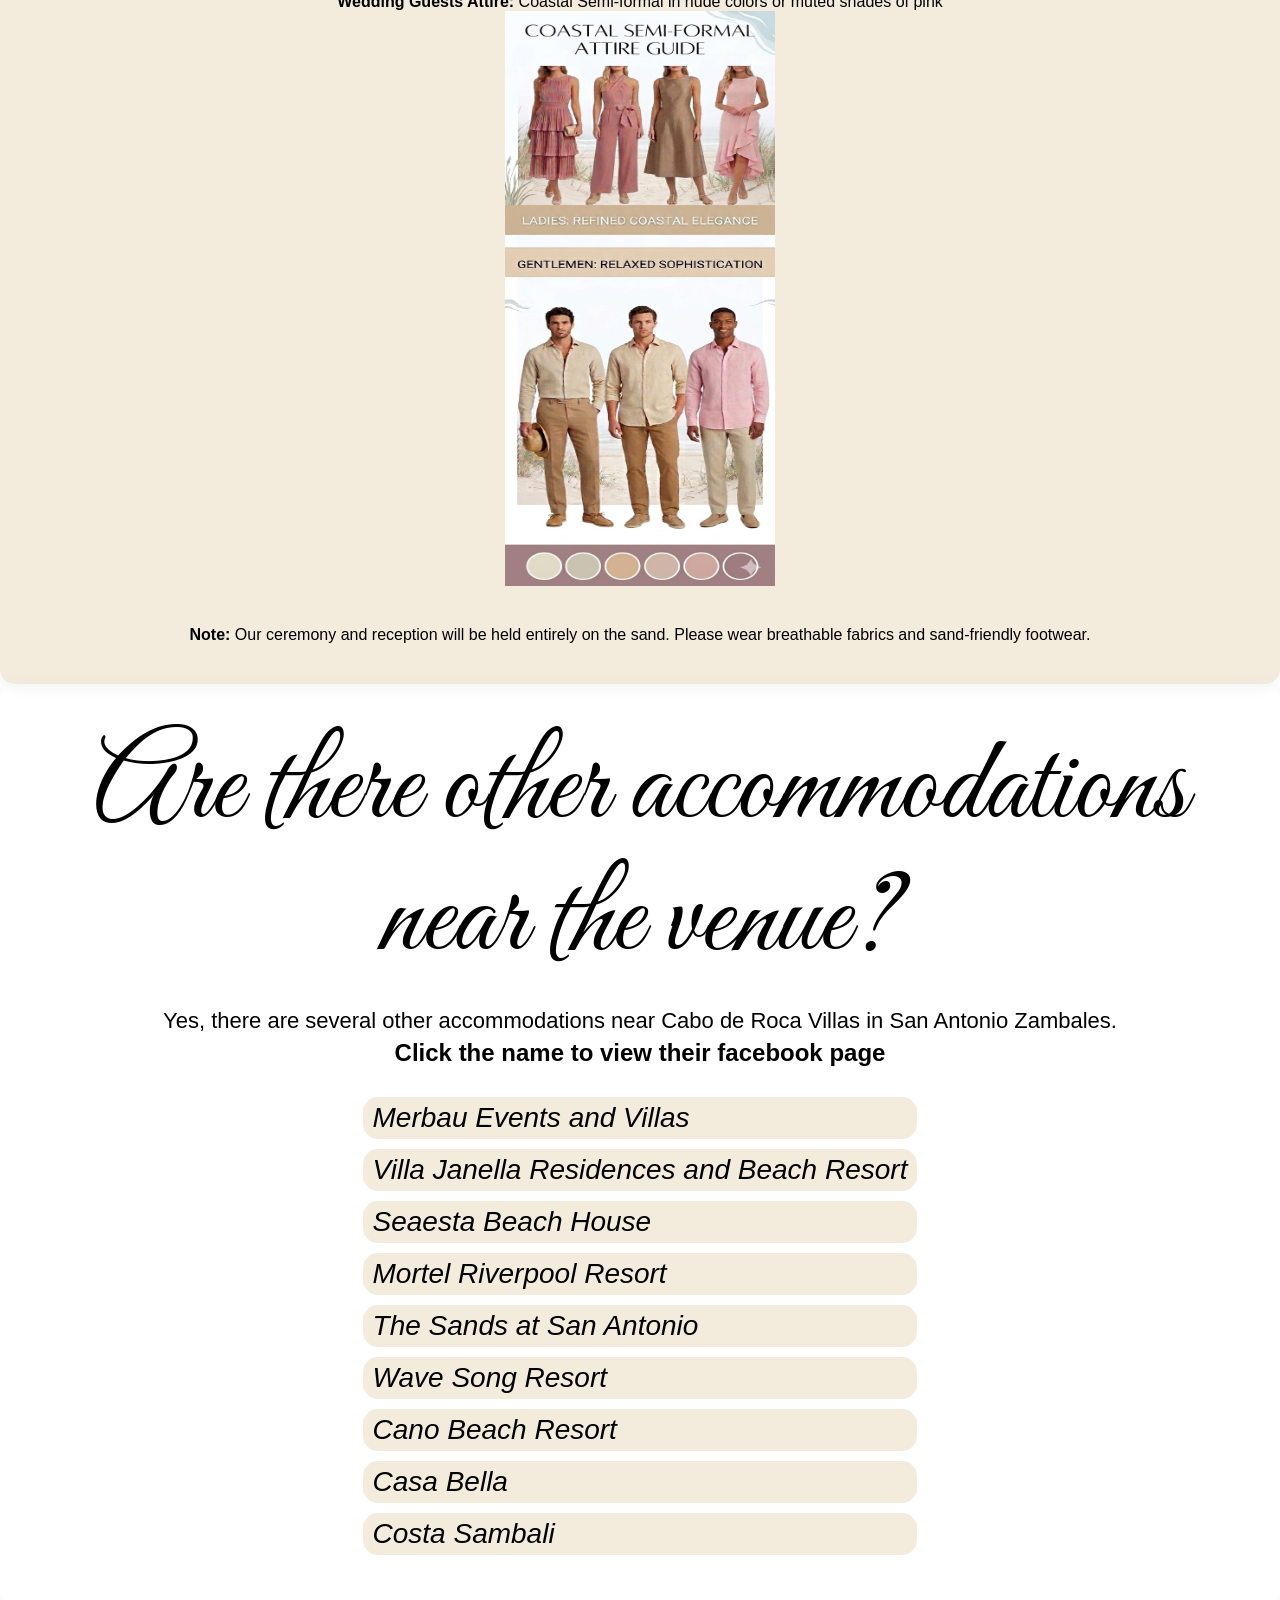
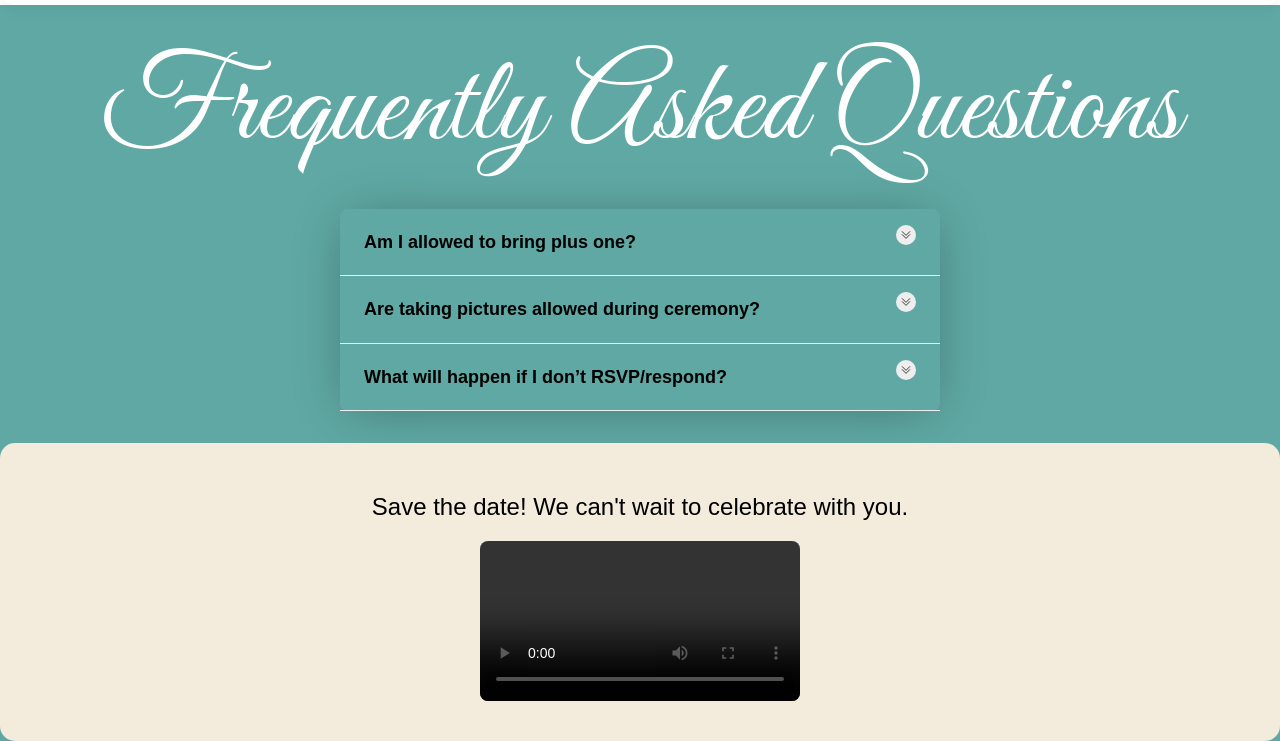
==== commit 2bc1c3f2: "Added GiftFYI" ====
--- a/index.html
+++ b/index.html
@@ -70,14 +70,7 @@
         <div class="venue-content-background">
         <div class="venue-content">
           <div class="venue-time">
-            <!-- <div class="venue-time-title">
-            <h1>Snap & Share</h1>
-            <h5>If you snap a pic, don’t forget to tag us with </h5>
-            <h5>#SpendingTheRhenzOfMyLifeWithZairene</h5>
-            </div> -->
             <div class="venue-time-details">
-            <!-- <p><strong>Date:</strong> May 29, 2026</p>
-            <p>Ceremony starts at <strong>4:00PM</strong></p> -->
             <img src="/images/Time-line.jpg"></img>
           </div>
           </div>
@@ -159,7 +152,14 @@
             <p>If you snap a pic, don’t forget to tag us with</p>
             <h5>#SpendingTheRhenzOfMyLifeWithZairene</h5>
   </div>
-            <div class="attire">
+  <div class="gift">
+    <div class="gift-background">
+      <div class="gift-content">
+        <p>Your presence at our wedding is the greatest gift we could ask for. But if you wish to honor us with a gift, a monetary one would be greatly appreciated as we begin our new journey together.</p>
+        </div>
+        </div>
+        </div>
+      <div class="attire">
     <div class="attire-content-background">
       <div class="attire-content">
       <h1>What should the principal sponsors wear?</h1>
--- a/styles.css
+++ b/styles.css
@@ -877,6 +877,27 @@
     transform: scale(1.1);
 }
 
+.gift{
+    padding-bottom: 20px;
+}
+
+.gift-background{
+    text-align: center;
+    background-color: #F3ECDC;
+    max-width: 100%;
+    margin: 0 auto;
+    padding: 40px;
+    border-radius: 15px;
+    box-shadow: 0 4px 15px rgba(0,0,0,0.05);
+    position: relative;
+    z-index: 1;
+  }
+  .gift-content{
+    font-style: italic;
+    font-weight: 540;
+    font-size: 18px;
+}
+
 .attire-content-background{
     text-align: center;
     background-color: #F3ECDC;
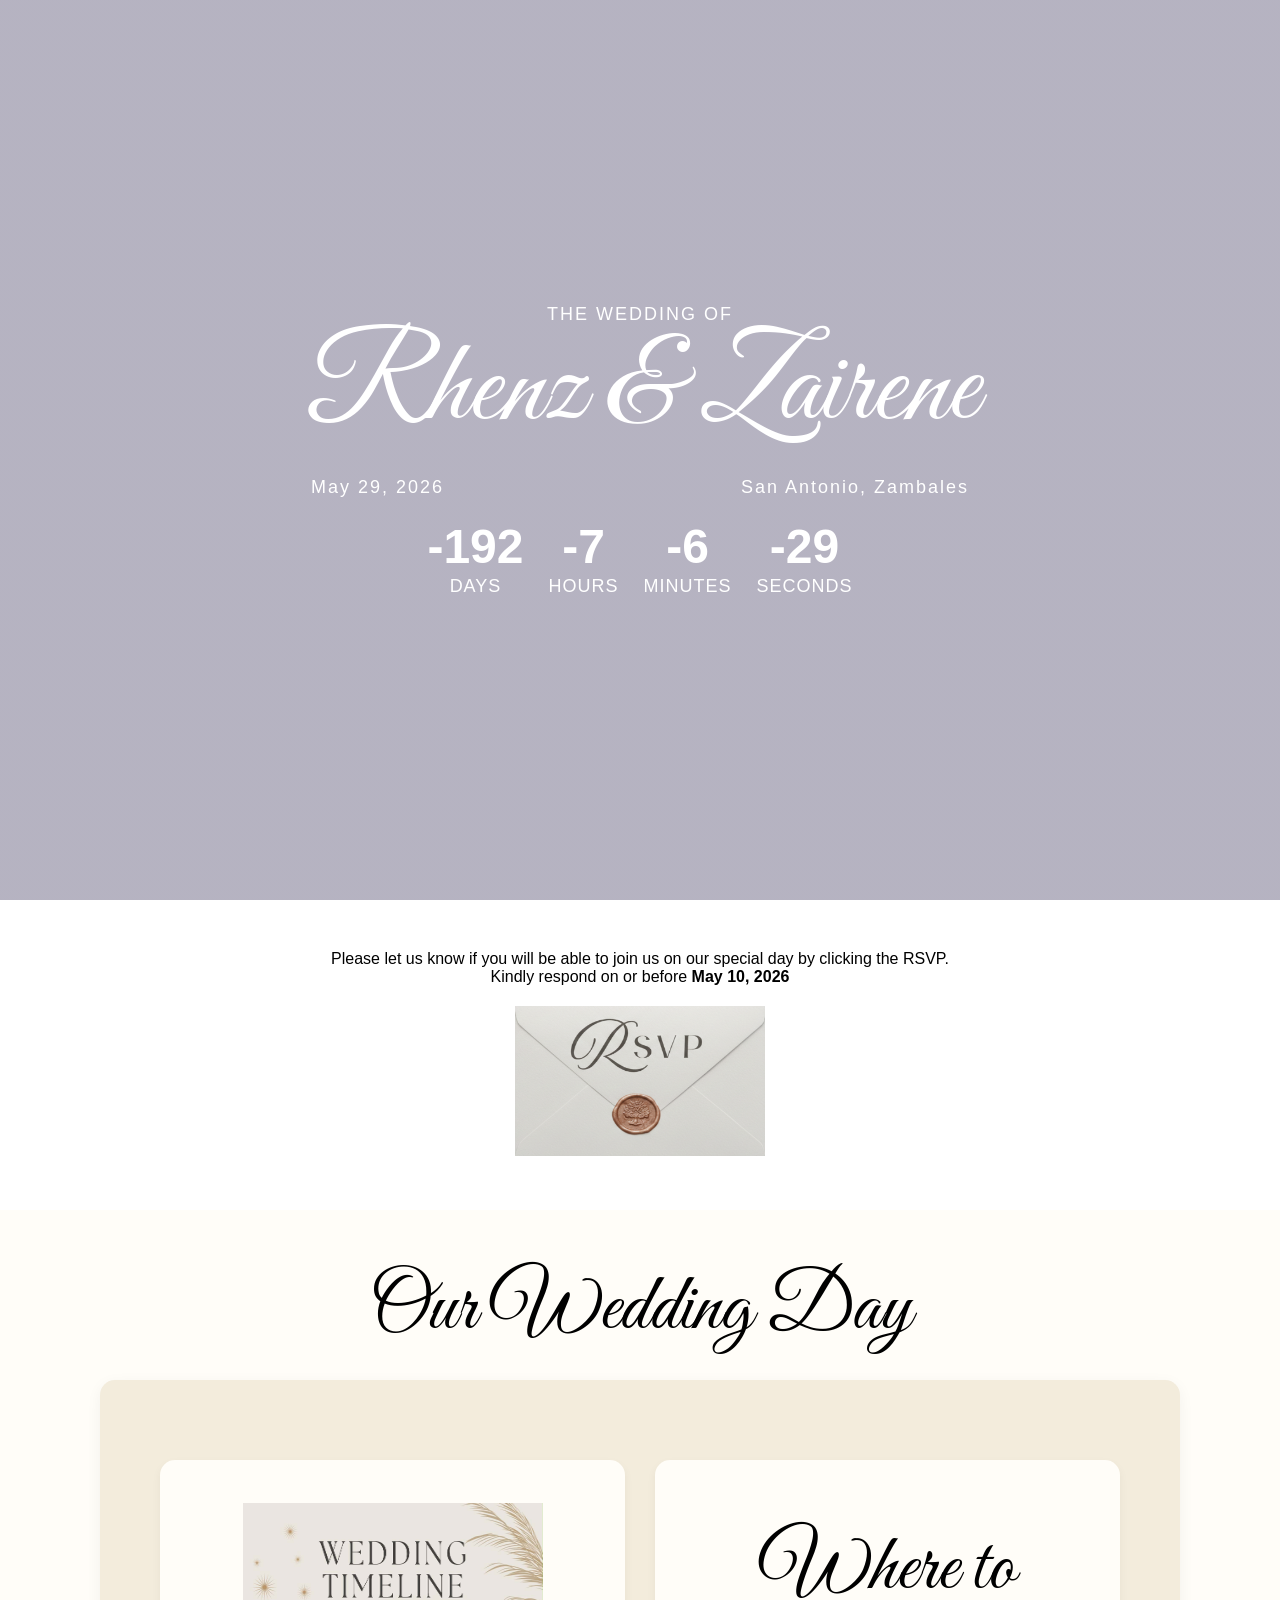
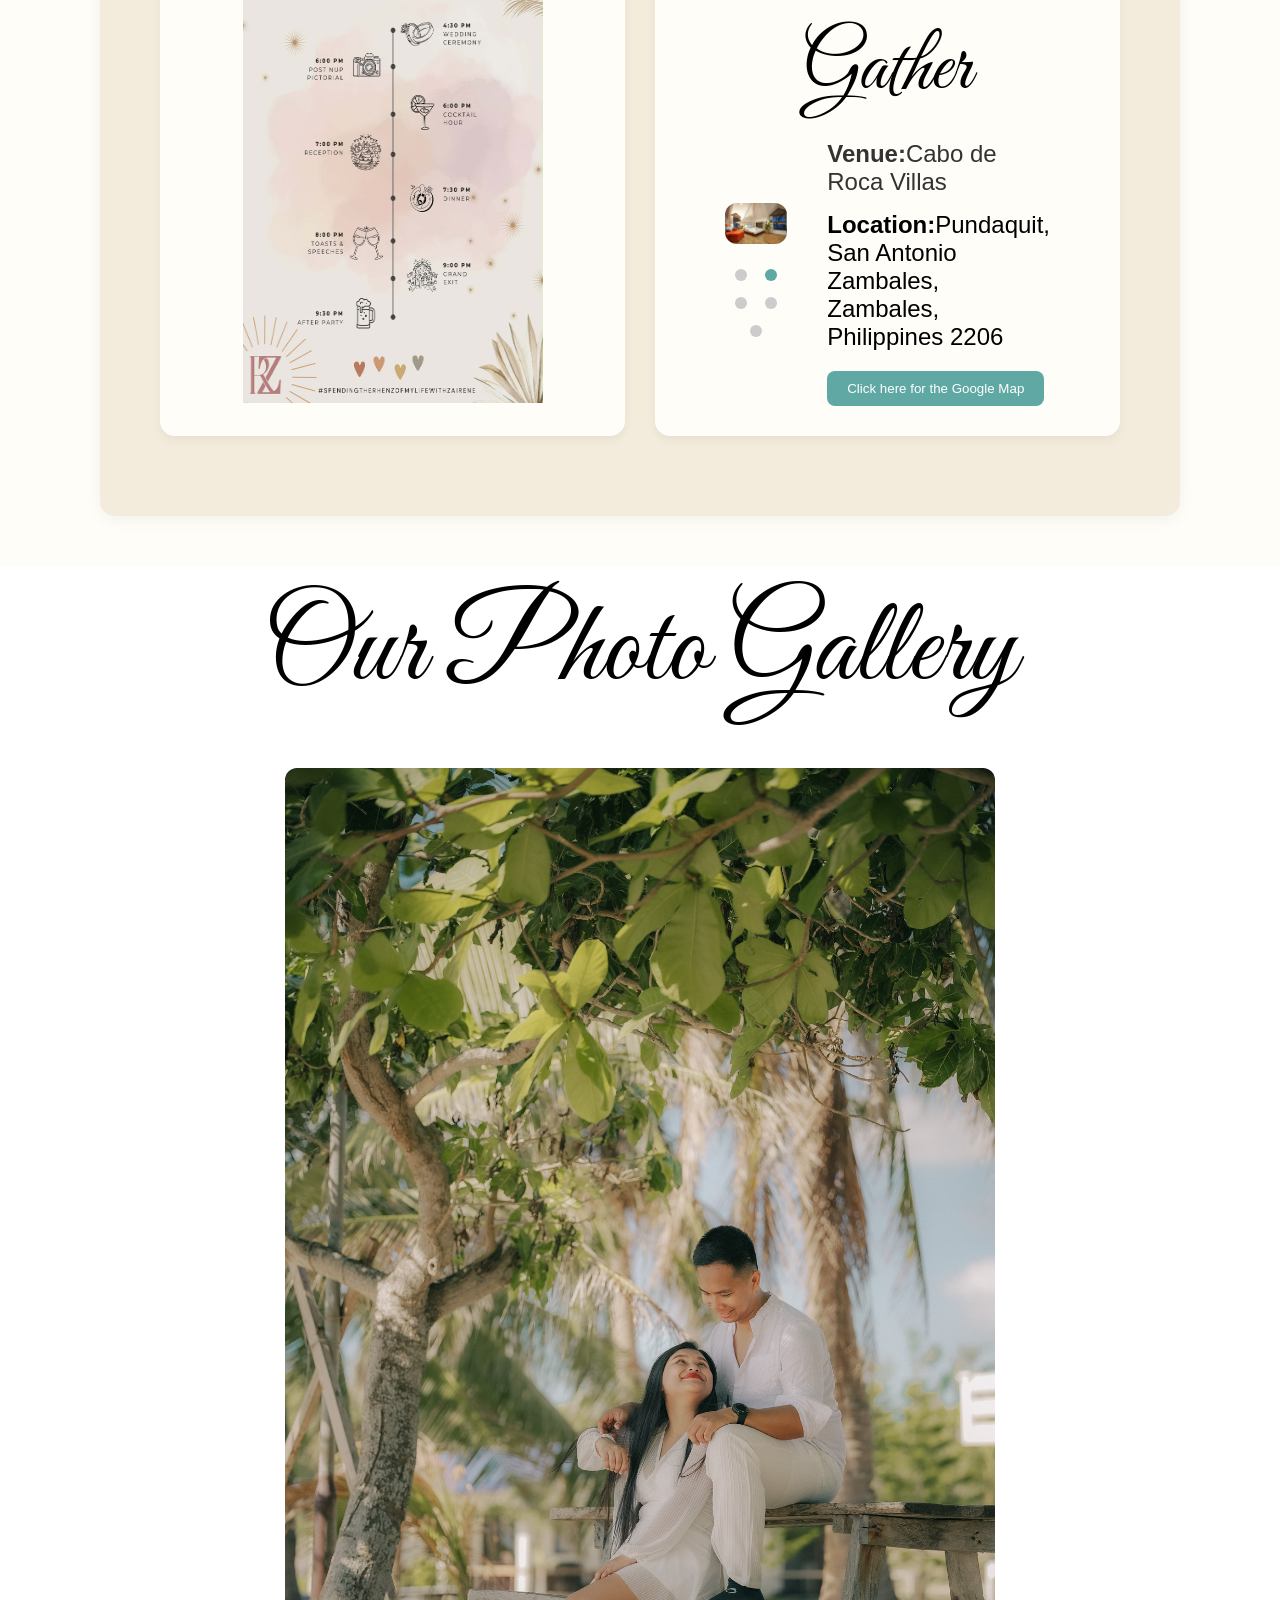
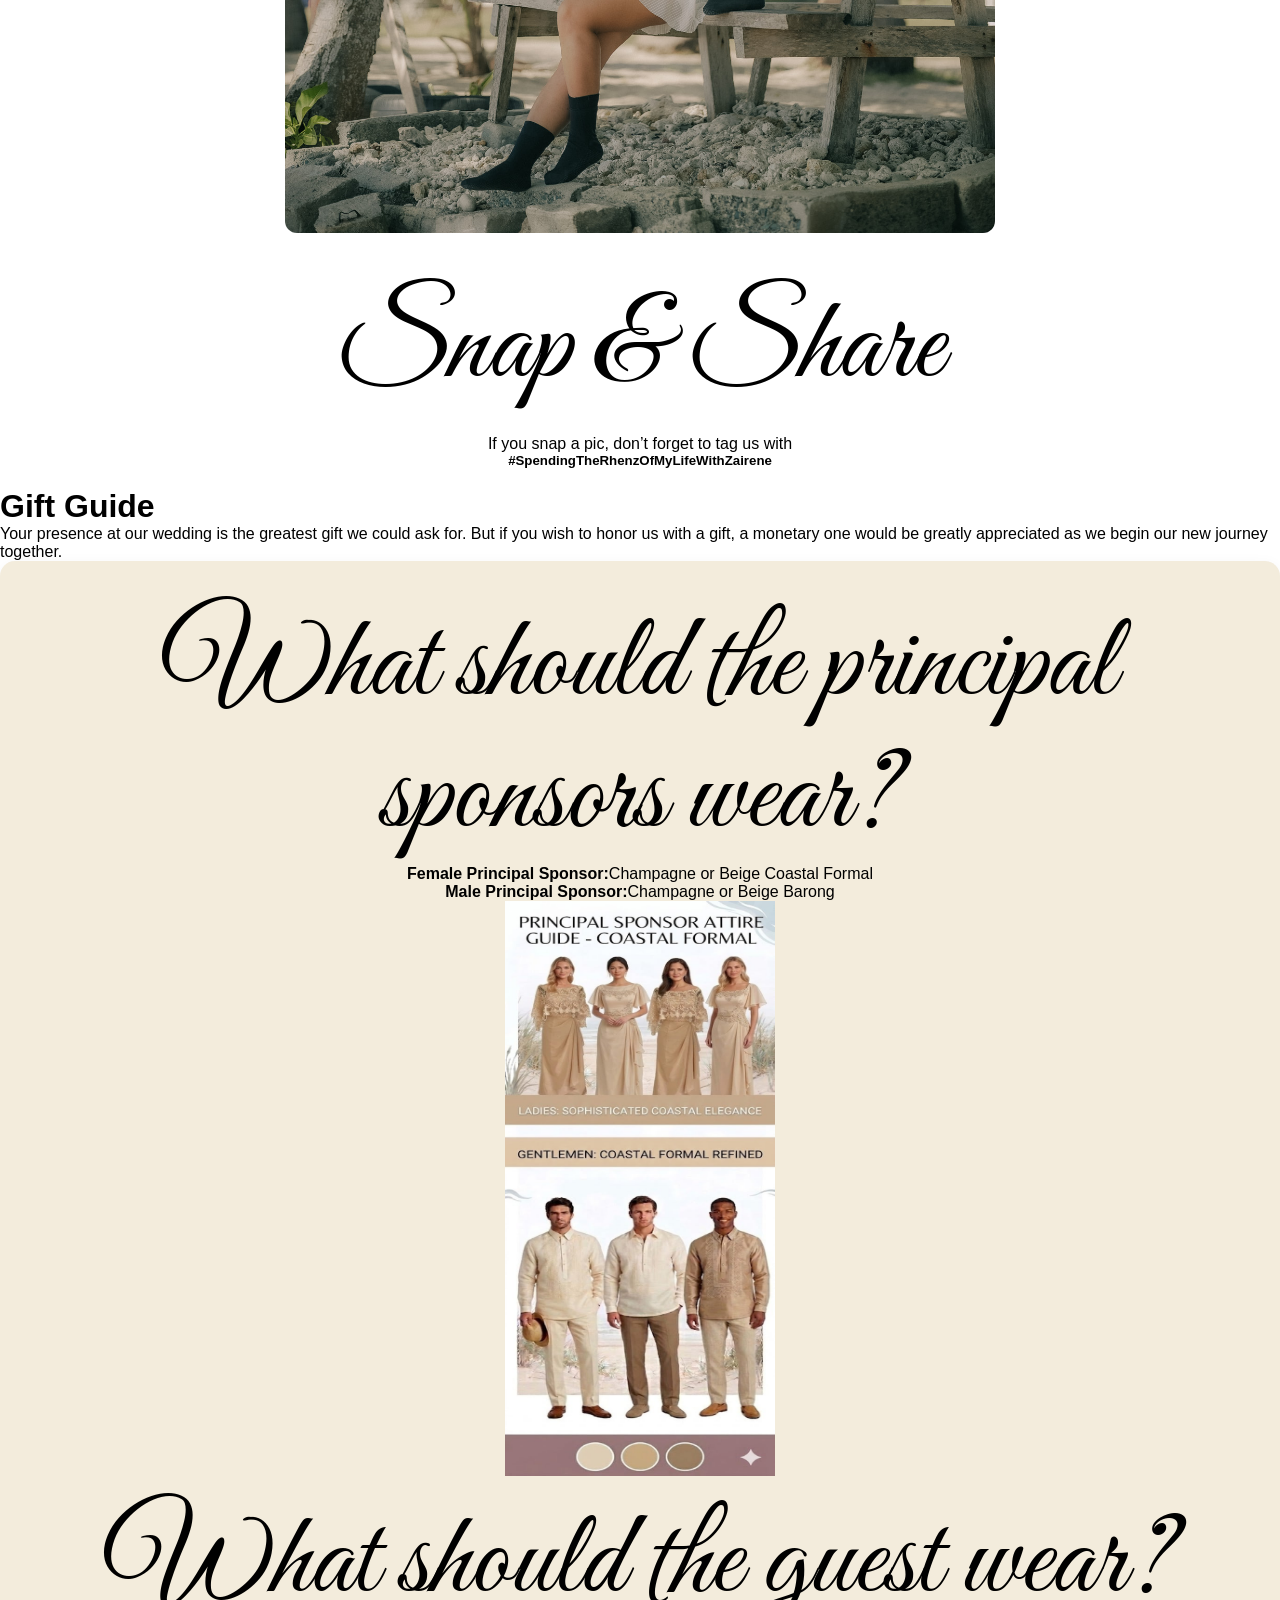
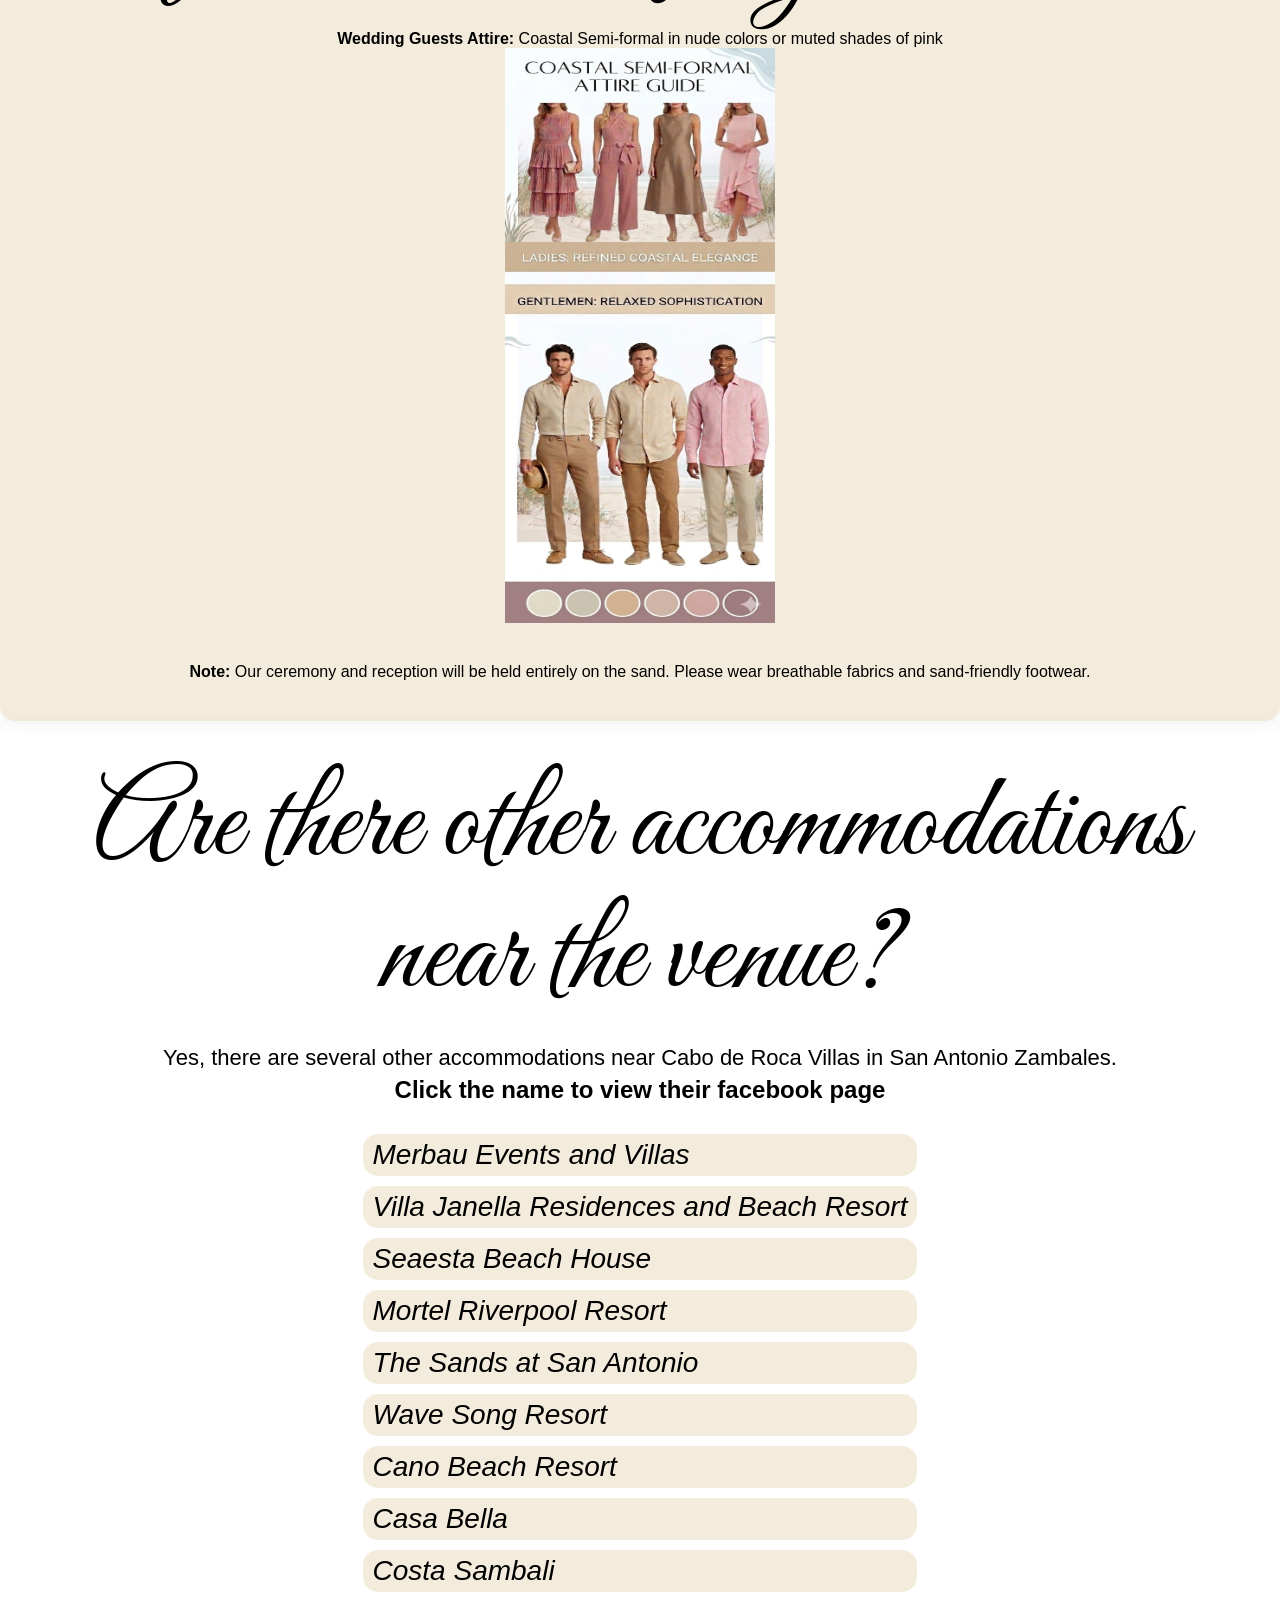
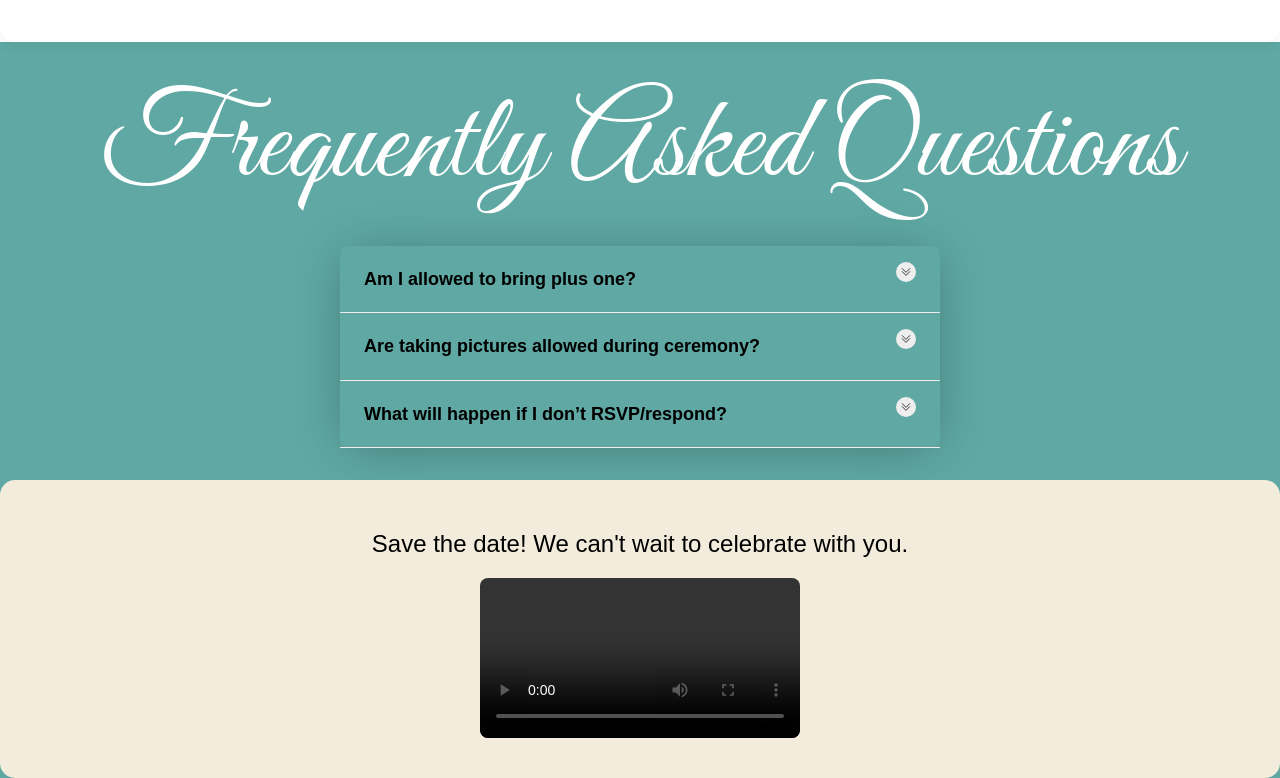
==== commit 45d16e63: "Added Header in Gift Guide section" ====
--- a/index.html
+++ b/index.html
@@ -155,6 +155,7 @@
   <div class="gift">
     <div class="gift-background">
       <div class="gift-content">
+        <h1>Gift Guide</h1>
         <p>Your presence at our wedding is the greatest gift we could ask for. But if you wish to honor us with a gift, a monetary one would be greatly appreciated as we begin our new journey together.</p>
         </div>
         </div>
--- a/styles.css
+++ b/styles.css
@@ -892,7 +892,15 @@
     position: relative;
     z-index: 1;
   }
-  .gift-content{
+
+  .gift h1{
+    font-family: 'Great Vibes', cursive;
+    font-size: clamp(48px, 12vw, 120px);
+    font-weight: 100;
+    line-height: 1.1;
+    margin-bottom: 20px;
+}
+  .gift-content p{
     font-style: italic;
     font-weight: 540;
     font-size: 18px;
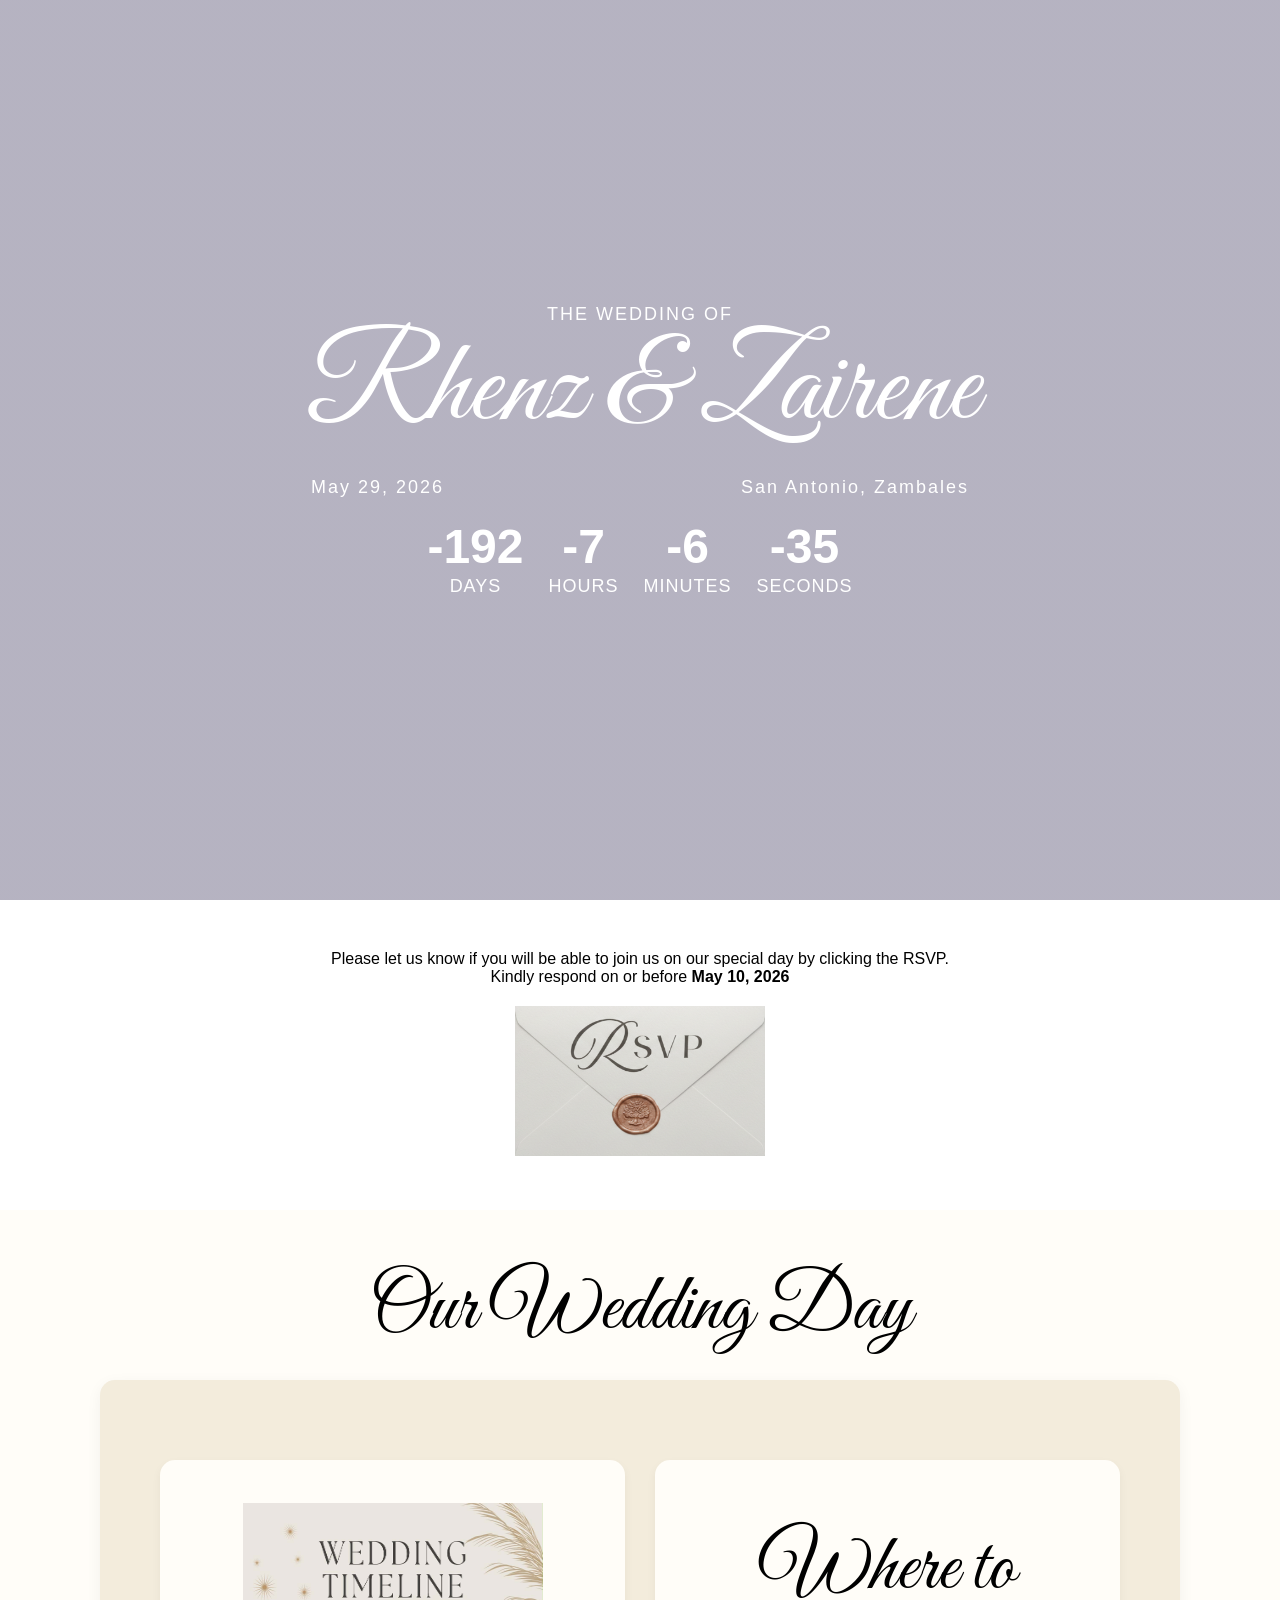
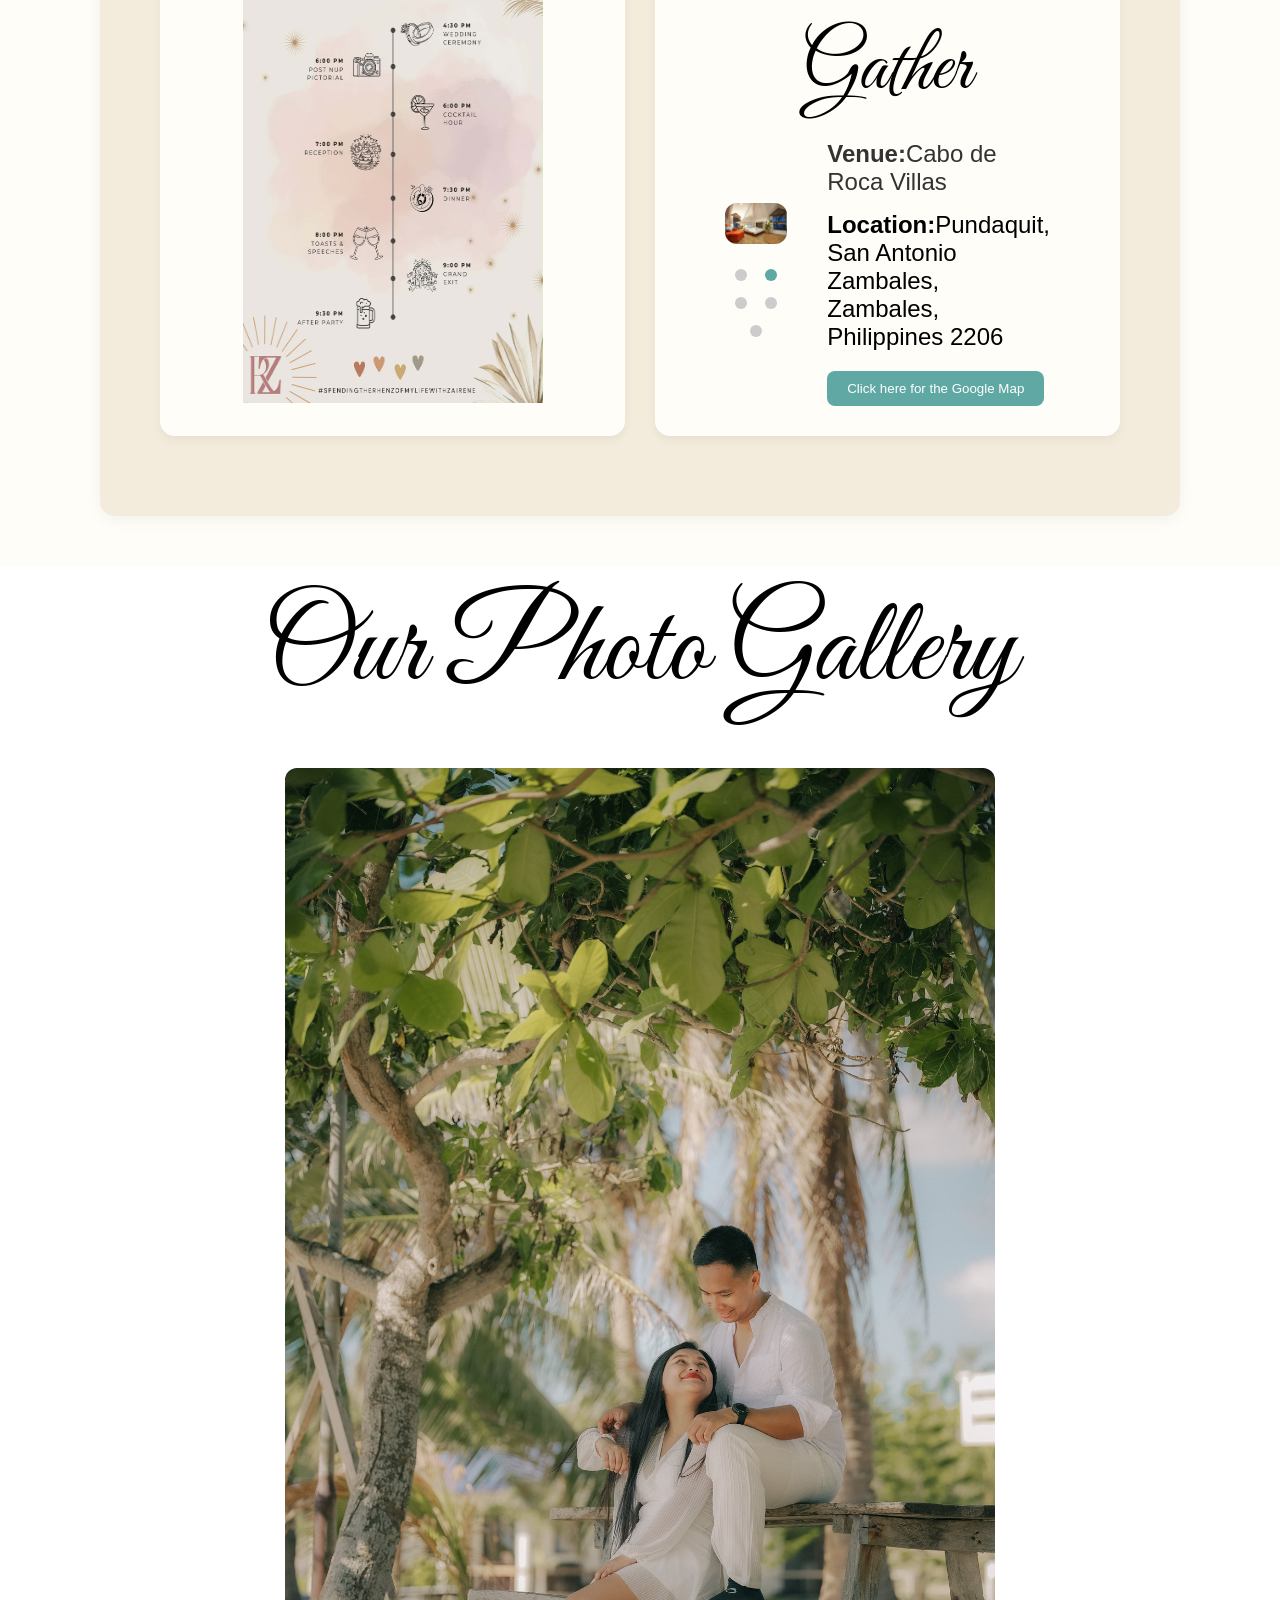
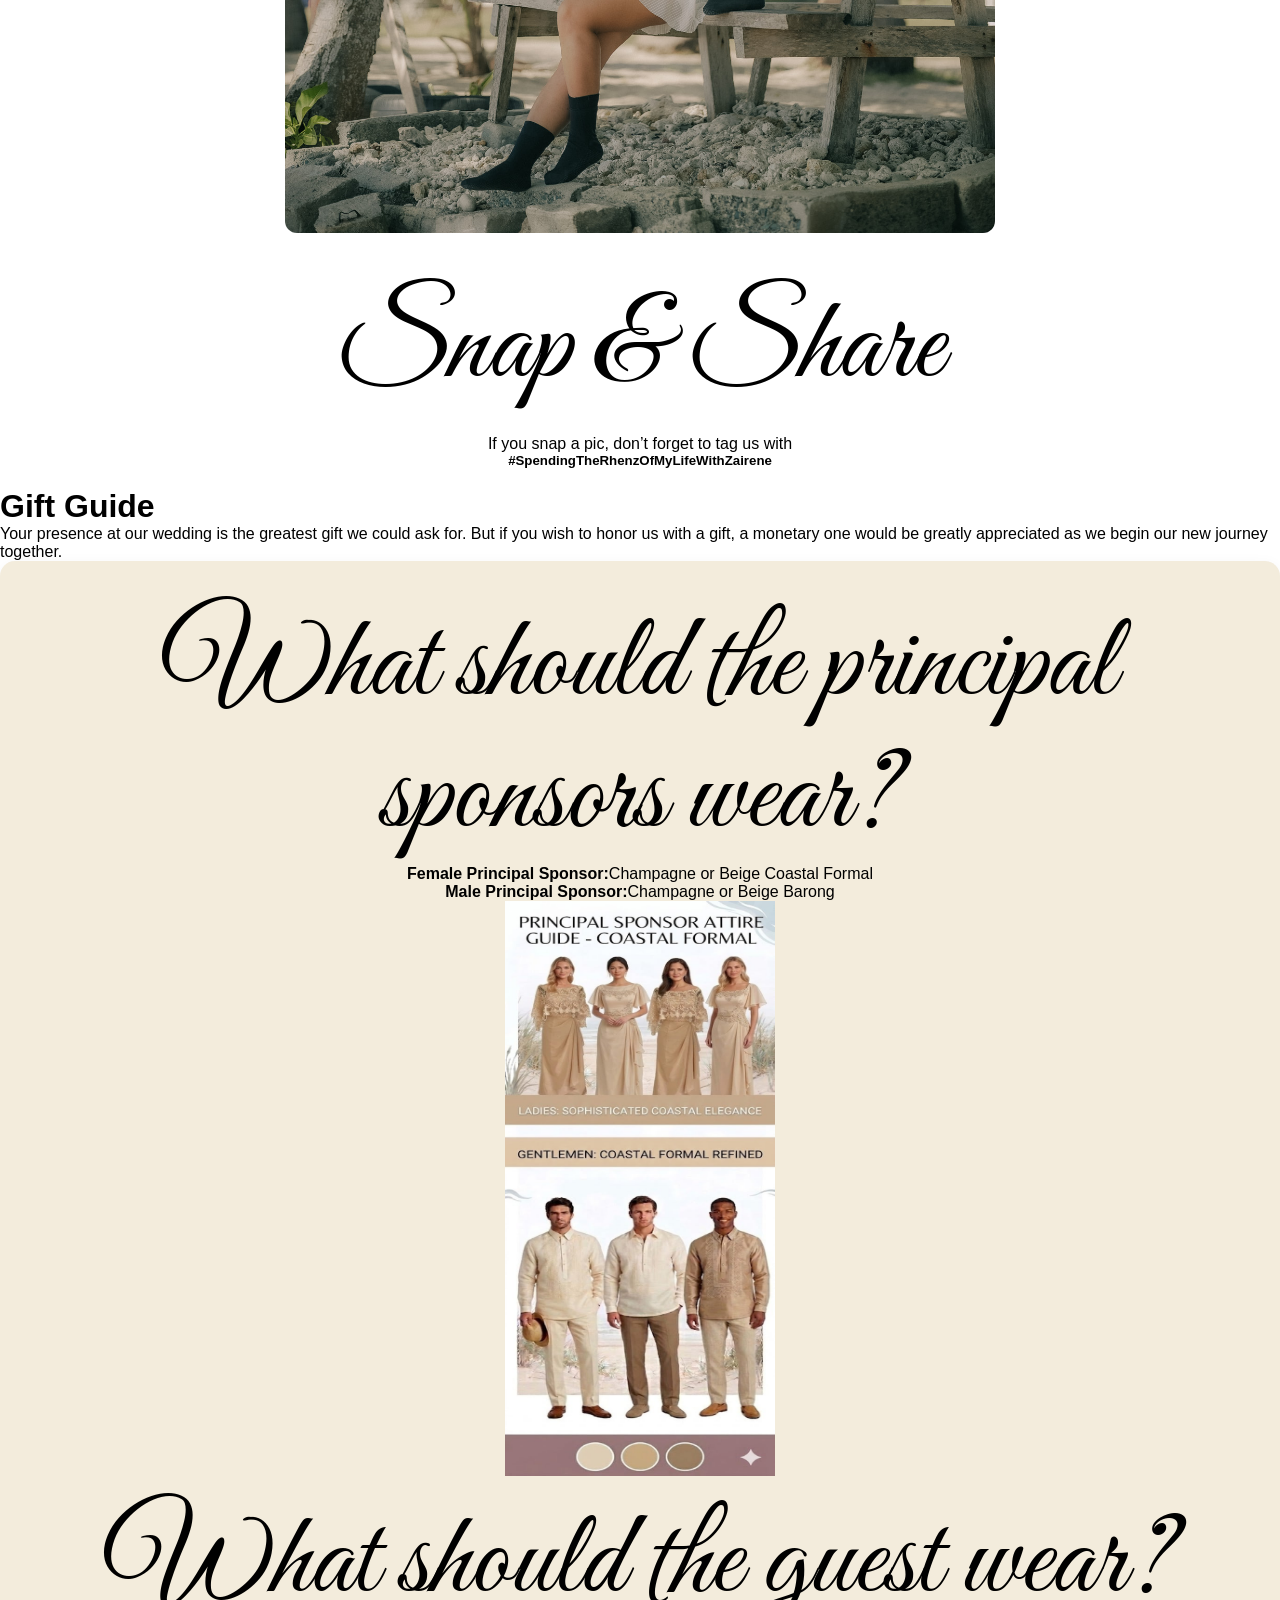
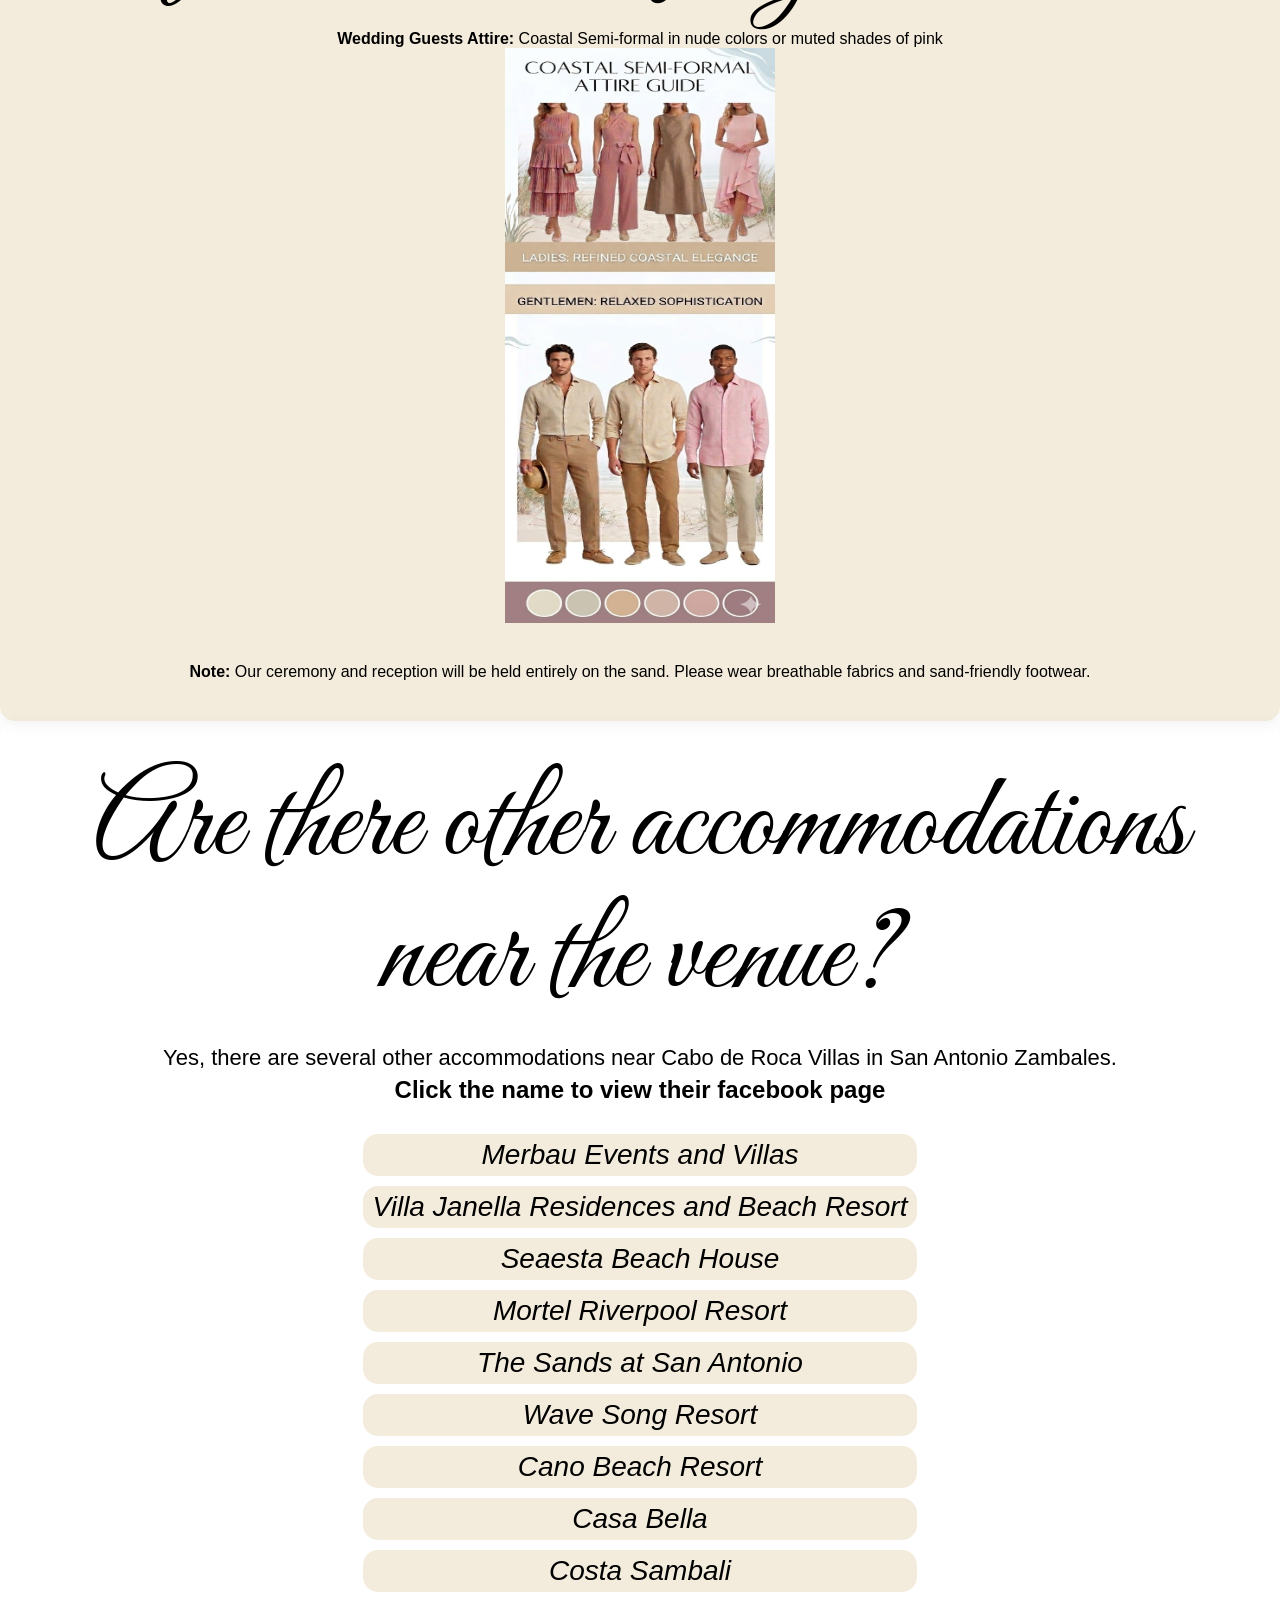
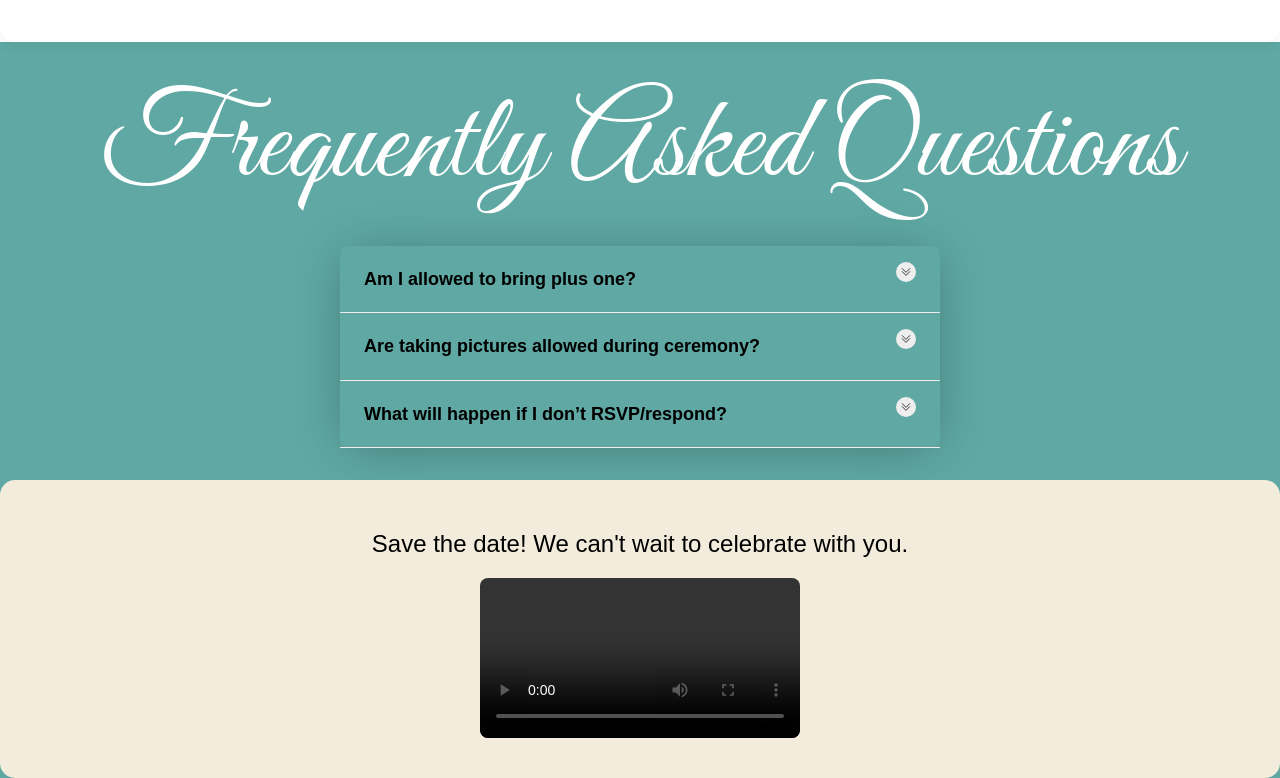
==== commit 50181696: "Updated" ====
--- a/index.html
+++ b/index.html
@@ -187,15 +187,16 @@
     </div>
     <div class="accommodation-list">
       <ol>
-      <li><a href="https://www.facebook.com/profile.php?id=61555738719055" target="_blank">Merbau Events and Villas</a></li>
-      <li><a href="https://www.facebook.com/villajanella" target="_blank">Villa Janella Residences and Beach Resort</a></li>
-      <li><a href="https://www.facebook.com/Seaesta2023" target="_blank">Seaesta Beach House</a></li>
-      <li><a href="https://www.facebook.com/mortelsriverpoolresort" target="_blank">Mortel Riverpool Resort</a></li>
-      <li><a href="https://www.facebook.com/TheSandsAtSanAntonio" target="_blank">The Sands at San Antonio</a></li>
-      <li><a href="https://www.facebook.com/wavesong2014" target="_blank">Wave Song Resort</a></li>
-      <li><a href="https://www.facebook.com/profile.php?id=100063629633426" target="_blank">Cano Beach Resort</a></li>
-      <li><a href="https://www.facebook.com/casabella.pundaquit" target="_blank">Casa Bella</a></li>
-      <li><a href="https://www.facebook.com/costasambali" target="_blank">Costa Sambali</a></li>
+        <!-- Added style="text-align: center;" -->
+      <li style="text-align: center;"><a href="https://www.facebook.com/profile.php?id=61555738719055" target="_blank">Merbau Events and Villas</a></li> 
+      <li style="text-align: center;"><a href="https://www.facebook.com/villajanella" target="_blank">Villa Janella Residences and Beach Resort</a></li>
+      <li style="text-align: center;"><a href="https://www.facebook.com/Seaesta2023" target="_blank">Seaesta Beach House</a></li>
+      <li style="text-align: center;"><a href="https://www.facebook.com/mortelsriverpoolresort" target="_blank">Mortel Riverpool Resort</a></li>
+      <li style="text-align: center;"><a href="https://www.facebook.com/TheSandsAtSanAntonio" target="_blank">The Sands at San Antonio</a></li>
+      <li style="text-align: center;"><a href="https://www.facebook.com/wavesong2014" target="_blank">Wave Song Resort</a></li>
+      <li style="text-align: center;"><a href="https://www.facebook.com/profile.php?id=100063629633426" target="_blank">Cano Beach Resort</a></li>
+      <li style="text-align: center;"><a href="https://www.facebook.com/casabella.pundaquit" target="_blank">Casa Bella</a></li>
+      <li style="text-align: center;"><a href="https://www.facebook.com/costasambali" target="_blank">Costa Sambali</a></li>
       </ol>
     </div>
     </div>  
--- a/styles.css
+++ b/styles.css
@@ -902,7 +902,7 @@
 }
   .gift-content p{
     font-style: italic;
-    font-weight: 540;
+    /* font-weight: 540; */
     font-size: 18px;
 }
 
@@ -977,7 +977,7 @@
 .accommodation-list a{
     text-decoration: none;
     color: black;
-    font-size: 28px;
+    font-size: 18px; /* from 28px */
     font-style: italic;
 }
 
